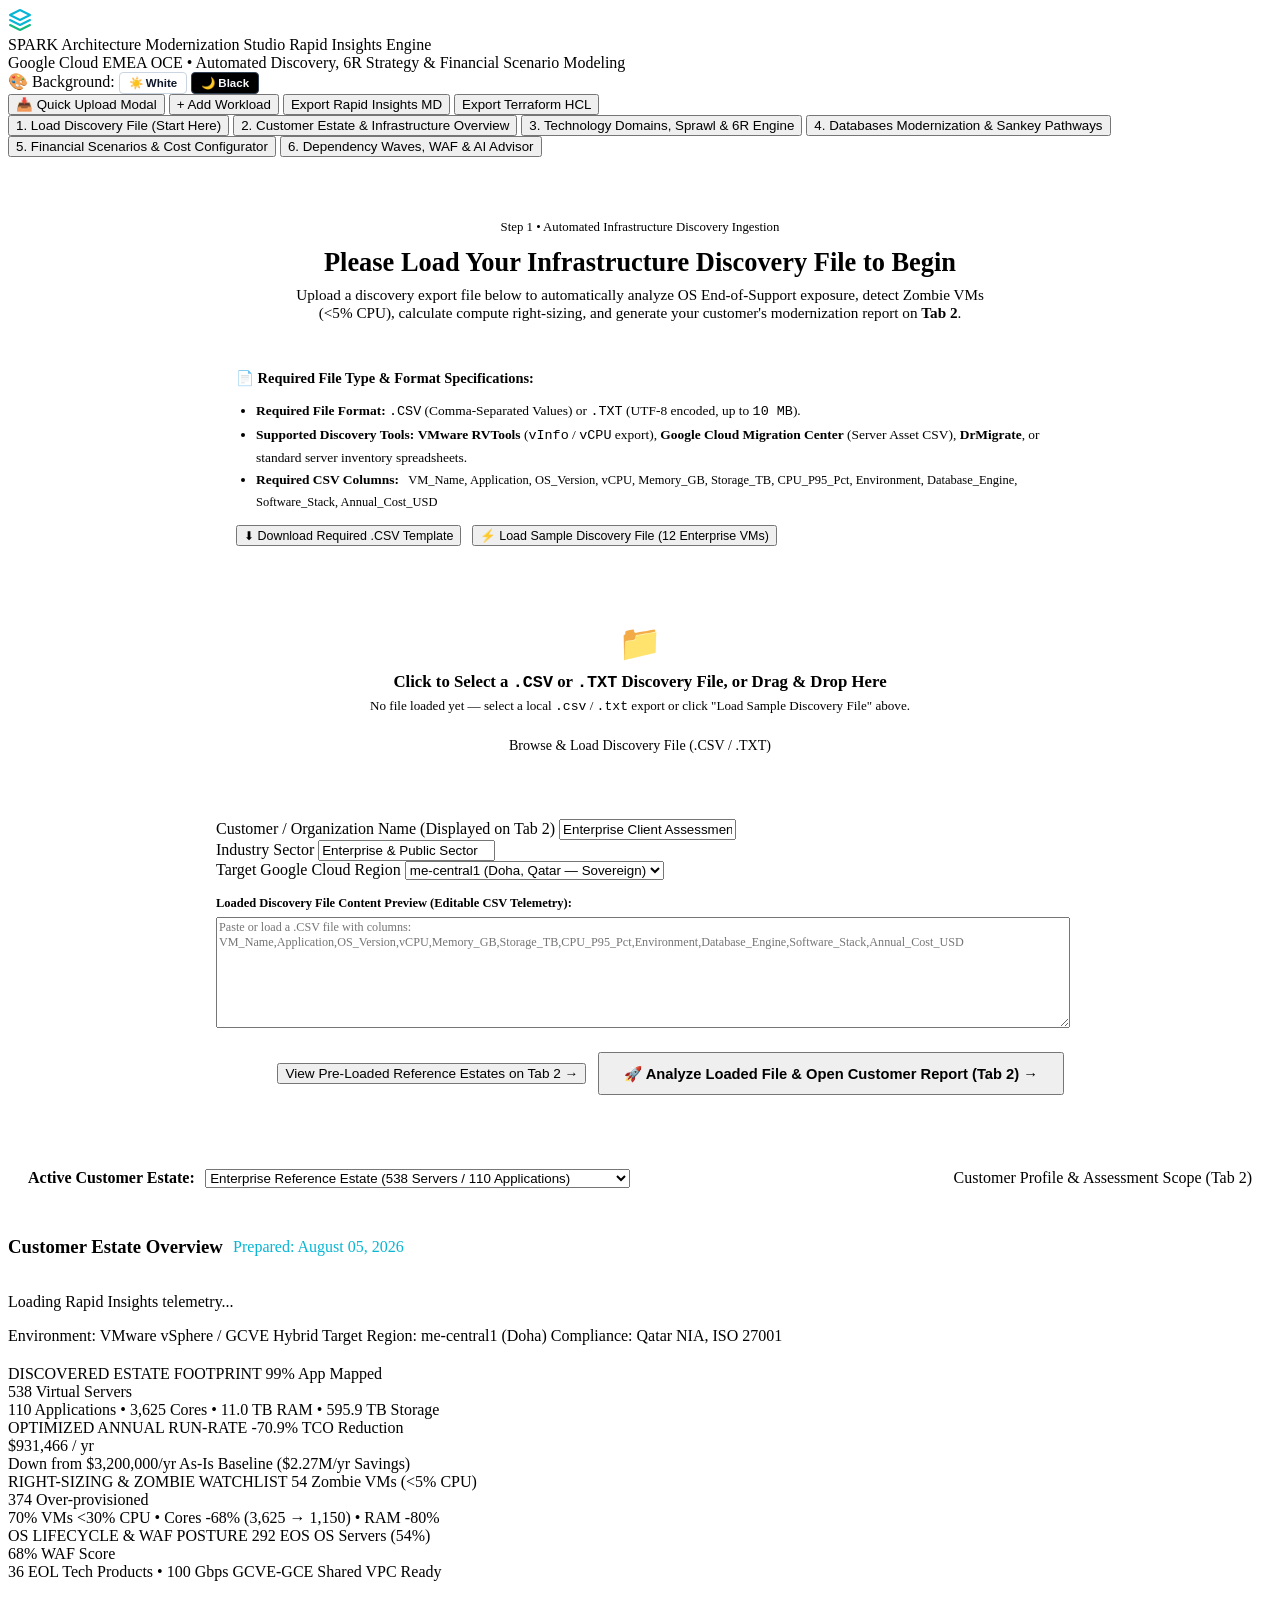
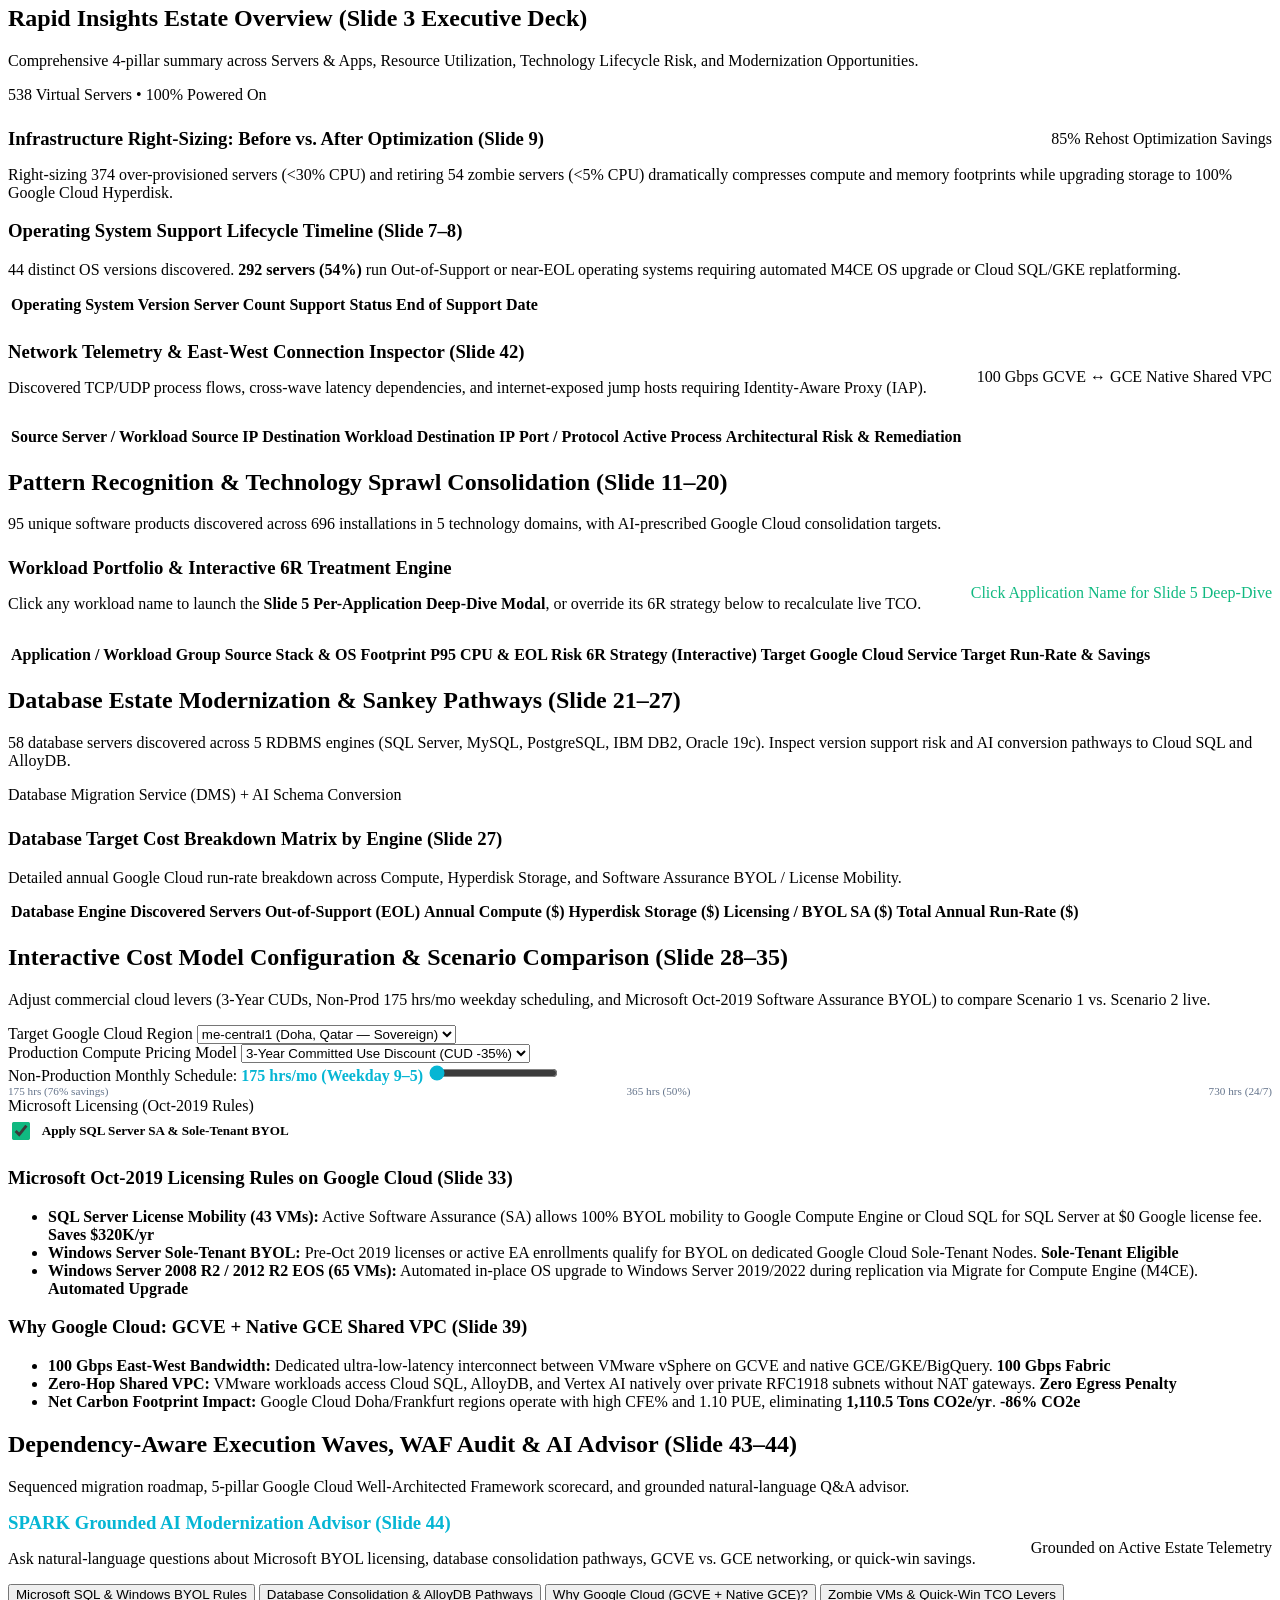
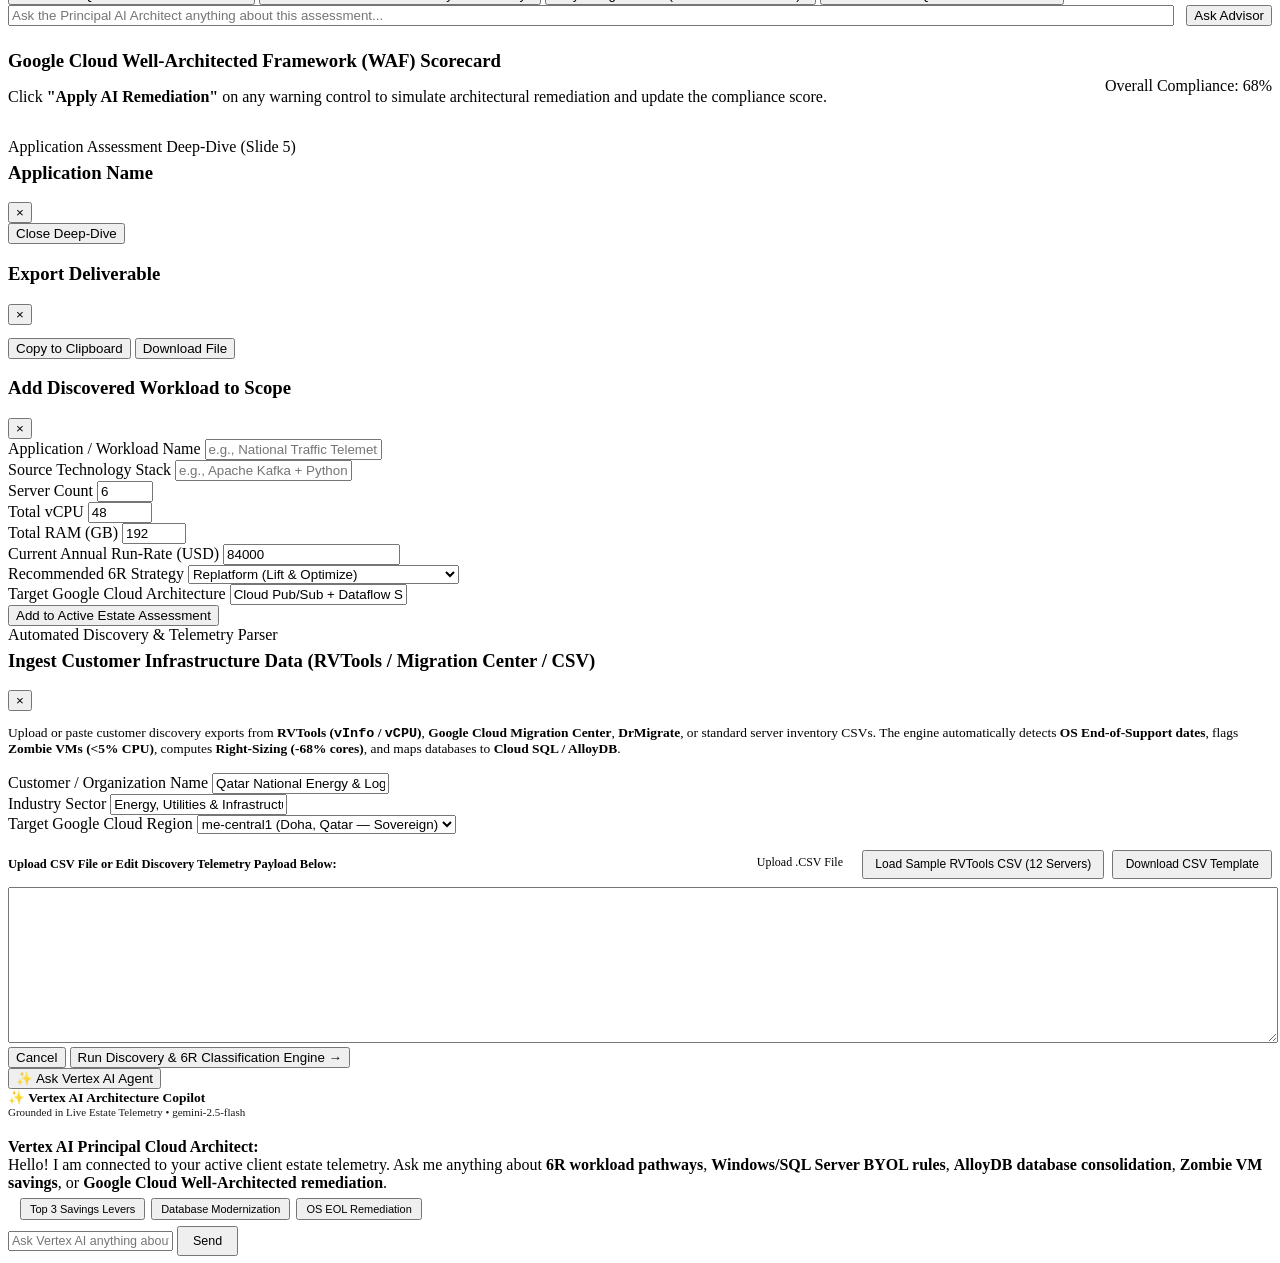
==== app/static/index.html @ 2bedbb43 "feat(ui): simplify background toggle to strictly White (#ffffff) and Black (#000000)" ====
<!DOCTYPE html>
<html lang="en">
<head>
  <meta charset="UTF-8">
  <meta name="viewport" content="width=device-width, initial-scale=1.0">
  <title>SPARK Architecture Modernization Studio — Rapid Insights</title>
  <link rel="preconnect" href="https://fonts.googleapis.com">
  <link rel="preconnect" href="https://fonts.gstatic.com" crossorigin>
  <link href="https://fonts.googleapis.com/css2?family=Inter:wght@400;500;600;700&family=JetBrains+Mono:wght@400;500;600&display=swap" rel="stylesheet">
  <link rel="stylesheet" href="/static/styles.css">
</head>
<body>
  <!-- Sticky Executive Top Navigation -->
  <header class="app-header">
    <div class="brand-cluster">
      <div class="brand-logo" aria-hidden="true">
        <svg width="24" height="24" viewBox="0 0 24 24" fill="none">
          <path d="M12 2L2 7L12 12L22 7L12 2Z" stroke="#06b6d4" stroke-width="2" stroke-linecap="round" stroke-linejoin="round"/>
          <path d="M2 17L12 22L22 17" stroke="#10b981" stroke-width="2" stroke-linecap="round" stroke-linejoin="round"/>
          <path d="M2 12L12 17L22 12" stroke="#06b6d4" stroke-width="2" stroke-linecap="round" stroke-linejoin="round"/>
        </svg>
      </div>
      <div>
        <div class="brand-title">
          SPARK Architecture Modernization Studio
          <span class="badge-pill">Rapid Insights Engine</span>
        </div>
        <div class="brand-subtitle">Google Cloud EMEA OCE • Automated Discovery, 6R Strategy & Financial Scenario Modeling</div>
      </div>
    </div>

    <div class="header-controls">
      <!-- White / Black Background Toggle -->
      <div class="bg-customizer-group" title="Switch Website Background Between White and Black">
        <span class="bg-customizer-label">&#127912; Background:</span>
        <button type="button" class="bg-swatch-btn active" data-bgcolor="#ffffff" style="width:auto; height:auto; border-radius:4px; padding:3px 9px; font-size:11.5px; font-weight:600; background:#ffffff; color:#0f172a; border:1px solid #cbd5e1;" title="White Background (Default)">&#9728;&#65039; White</button>
        <button type="button" class="bg-swatch-btn" data-bgcolor="#000000" style="width:auto; height:auto; border-radius:4px; padding:3px 9px; font-size:11.5px; font-weight:600; background:#000000; color:#f8fafc; border:1px solid #334155;" title="Black Background">&#127769; Black</button>
      </div>

      <button id="btn-ingest-data" class="btn btn-secondary" title="Open Discovery File Upload Modal">
        &#128229; Quick Upload Modal
      </button>
      <button id="btn-add-workload" class="btn btn-secondary" title="Add custom discovered server/application">
        + Add Workload
      </button>
      <button id="btn-export-md" class="btn btn-secondary" title="Export 44-Slide Rapid Insights Executive Report">
        Export Rapid Insights MD
      </button>
      <button id="btn-export-tf" class="btn btn-primary" title="Export Google Cloud FastFabric Terraform IaC">
        Export Terraform HCL
      </button>
    </div>
  </header>

  <main class="main-container">
    <!-- Interactive Navigation Tabs (Tab 1 = File Upload Landing Page; Tab 2 = Customer Name & Estate Overview) -->
    <nav class="studio-tabs" role="tablist">
      <button class="tab-btn active" data-tab="tab-upload" role="tab" aria-selected="true">
        1. Load Discovery File (Start Here)
      </button>
      <button class="tab-btn" data-tab="tab-overview" role="tab" aria-selected="false">
        2. Customer Estate &amp; Infrastructure Overview
      </button>
      <button class="tab-btn" data-tab="tab-domains" role="tab" aria-selected="false">
        3. Technology Domains, Sprawl &amp; 6R Engine
      </button>
      <button class="tab-btn" data-tab="tab-databases" role="tab" aria-selected="false">
        4. Databases Modernization &amp; Sankey Pathways
      </button>
      <button class="tab-btn" data-tab="tab-scenarios" role="tab" aria-selected="false">
        5. Financial Scenarios &amp; Cost Configurator
      </button>
      <button class="tab-btn" data-tab="tab-waves-waf" role="tab" aria-selected="false">
        6. Dependency Waves, WAF &amp; AI Advisor
      </button>
    </nav>

    <!-- ======================================================================= -->
    <!-- TAB 1 (FIRST PAGE): Dedicated File Upload & Specification View          -->
    <!-- ======================================================================= -->
    <section id="tab-upload" class="tab-panel active" role="tabpanel">
      <div style="max-width: 920px; margin: 1.5rem auto;">
        <div class="card-panel" style="padding: 2.25rem; border: 2px solid var(--border-strong);">
          <div style="text-align: center; margin-bottom: 1.75rem;">
            <span class="badge-pill" style="font-size: 0.8rem; padding: 0.35rem 0.85rem;">Step 1 • Automated Infrastructure Discovery Ingestion</span>
            <h1 style="font-size: 1.65rem; font-weight: 700; color: var(--text-primary); margin-top: 0.75rem; margin-bottom: 0.5rem;">
              Please Load Your Infrastructure Discovery File to Begin
            </h1>
            <p style="font-size: 0.95rem; color: var(--text-secondary); max-width: 720px; margin: 0 auto;">
              Upload a discovery export file below to automatically analyze OS End-of-Support exposure, detect Zombie VMs (&lt;5% CPU), calculate compute right-sizing, and generate your customer's modernization report on <strong>Tab 2</strong>.
            </p>
          </div>

          <!-- Clear Specification of Required File Type & Schema -->
          <div style="background: var(--bg-elevated); border: 1px solid var(--border-strong); border-radius: var(--radius-md); padding: 1.25rem; margin-bottom: 1.5rem;">
            <div style="font-weight: 700; font-size: 0.9rem; color: var(--accent-blue); margin-bottom: 0.5rem;">
              &#128196; Required File Type &amp; Format Specifications:
            </div>
            <ul style="font-size: 0.84rem; color: var(--text-secondary); padding-left: 1.25rem; line-height: 1.65; margin-bottom: 0.75rem;">
              <li><strong>Required File Format:</strong> <code>.CSV</code> (Comma-Separated Values) or <code>.TXT</code> (UTF-8 encoded, up to <code>10 MB</code>).</li>
              <li><strong>Supported Discovery Tools:</strong>
                <strong>VMware RVTools</strong> (<code>vInfo</code> / <code>vCPU</code> export),
                <strong>Google Cloud Migration Center</strong> (Server Asset CSV),
                <strong>DrMigrate</strong>, or standard server inventory spreadsheets.
              </li>
              <li><strong>Required CSV Columns:</strong>
                <code style="font-family: var(--font-mono); font-size: 0.78rem; background: var(--bg-canvas); padding: 2px 6px; border-radius: 4px; border: 1px solid var(--border-subtle);">
                  VM_Name, Application, OS_Version, vCPU, Memory_GB, Storage_TB, CPU_P95_Pct, Environment, Database_Engine, Software_Stack, Annual_Cost_USD
                </code>
              </li>
            </ul>
            <div style="display: flex; gap: 0.65rem; flex-wrap: wrap;">
              <button type="button" id="page1-btn-download-template" class="btn btn-secondary" style="font-size: 0.78rem;">
                &#11015; Download Required .CSV Template
              </button>
              <button type="button" id="page1-btn-load-sample" class="btn btn-secondary" style="font-size: 0.78rem;">
                &#9889; Load Sample Discovery File (12 Enterprise VMs)
              </button>
            </div>
          </div>

          <!-- Drag & Drop / File Picker Box -->
          <div id="page1-dropzone" style="border: 2px dashed var(--accent-blue); border-radius: var(--radius-md); padding: 2rem; text-align: center; background: var(--bg-canvas); margin-bottom: 1.5rem; cursor: pointer; transition: background 0.15s ease;">
            <div style="font-size: 2.2rem; margin-bottom: 0.5rem;">&#128193;</div>
            <div style="font-size: 1.05rem; font-weight: 700; color: var(--text-primary); margin-bottom: 0.35rem;">
              Click to Select a <code>.CSV</code> or <code>.TXT</code> Discovery File, or Drag &amp; Drop Here
            </div>
            <div id="page1-file-status" style="font-size: 0.82rem; color: var(--text-muted); margin-bottom: 0.9rem;">
              No file loaded yet — select a local <code>.csv</code> / <code>.txt</code> export or click "Load Sample Discovery File" above.
            </div>
            <label class="btn btn-primary" style="cursor: pointer; display: inline-block; padding: 0.55rem 1.25rem; font-size: 0.88rem;">
              Browse &amp; Load Discovery File (.CSV / .TXT)
              <input type="file" id="page1-file-input" accept=".csv,.txt" style="display: none;">
            </label>
          </div>

          <!-- Target Region & Customer Metadata for the Uploaded File -->
          <div class="form-row" style="margin-bottom: 1rem;">
            <div class="form-field">
              <label for="page1-client-name">Customer / Organization Name (Displayed on Tab 2)</label>
              <input type="text" id="page1-client-name" placeholder="Enter Customer Organization Name..." value="Enterprise Client Assessment" class="form-input">
            </div>
            <div class="form-field">
              <label for="page1-industry">Industry Sector</label>
              <input type="text" id="page1-industry" value="Enterprise &amp; Public Sector" class="form-input">
            </div>
            <div class="form-field">
              <label for="page1-region">Target Google Cloud Region</label>
              <select id="page1-region" class="select-input">
                <option value="me-central1 (Doha, Qatar)" selected>me-central1 (Doha, Qatar — Sovereign)</option>
                <option value="europe-west1 (Belgium)">europe-west1 (Belgium, EU)</option>
                <option value="europe-west3 (Frankfurt, Germany)">europe-west3 (Frankfurt, Germany)</option>
                <option value="europe-west2 (London, UK)">europe-west2 (London, UK)</option>
                <option value="us-central1 (Iowa, USA)">us-central1 (Iowa, USA)</option>
              </select>
            </div>
          </div>

          <div style="margin-bottom: 1.25rem;">
            <label for="page1-csv-text" style="display:block; font-size:0.78rem; font-weight:600; color:var(--text-secondary); margin-bottom:0.4rem;">
              Loaded Discovery File Content Preview (Editable CSV Telemetry):
            </label>
            <textarea id="page1-csv-text" rows="7" class="code-preview" placeholder="Paste or load a .CSV file with columns: VM_Name,Application,OS_Version,vCPU,Memory_GB,Storage_TB,CPU_P95_Pct,Environment,Database_Engine,Software_Stack,Annual_Cost_USD" style="width:100%; font-family:var(--font-mono); font-size:0.76rem; resize:vertical;"></textarea>
          </div>

          <div style="display: flex; justify-content: flex-end; gap: 0.75rem; align-items: center;">
            <button type="button" id="page1-btn-skip-to-tab2" class="btn btn-secondary" style="font-size: 0.85rem;">
              View Pre-Loaded Reference Estates on Tab 2 &rarr;
            </button>
            <button type="button" id="page1-btn-submit-upload" class="btn btn-primary" style="padding: 0.65rem 1.5rem; font-size: 0.92rem; font-weight: 700;">
              &#128640; Analyze Loaded File &amp; Open Customer Report (Tab 2) &rarr;
            </button>
          </div>
        </div>
      </div>
    </section>

    <!-- ======================================================================= -->
    <!-- TAB 2: Customer Name Banner, KPIs & Estate Overview (Slide 3 & 7-9)     -->
    <!-- ======================================================================= -->
    <section id="tab-overview" class="tab-panel" role="tabpanel">
      <!-- Relocated Customer Selector & Customer Name Banner (Moved from Page 1 to Tab 2) -->
      <div class="card-panel" style="margin-bottom: 1rem; padding: 0.85rem 1.25rem; display: flex; justify-content: space-between; align-items: center; flex-wrap: wrap; gap: 0.75rem;">
        <div class="selector-group" style="display: flex; align-items: center; gap: 0.65rem;">
          <label for="estate-select" class="selector-label" style="font-weight: 700; color: var(--text-primary);">Active Customer Estate:</label>
          <select id="estate-select" class="select-input">
            <option value="enterprise-reference-estate">Enterprise Reference Estate (538 Servers / 110 Applications)</option>
            <option value="cymbal-retail-hybrid">Cymbal Global Retail &amp; E-Commerce (48 Servers / VMware + AWS)</option>
          </select>
        </div>
        <span class="meta-chip" style="color: var(--accent-blue);">Customer Profile &amp; Assessment Scope (Tab 2)</span>
      </div>

      <!-- Executive Customer Summary Banner (Now on Tab 2) -->
      <section class="estate-banner" id="estate-banner" style="margin-bottom: 1.25rem;">
        <div class="estate-banner-left">
          <div style="display:flex; align-items:center; gap:0.65rem;">
            <h1 id="estate-name" class="estate-title">Customer Estate Overview</h1>
            <span id="estate-date" class="meta-chip" style="color:#06b6d4; border-color:rgba(6,182,212,0.3);">Prepared: August 05, 2026</span>
          </div>
          <p id="estate-desc" class="estate-description">Loading Rapid Insights telemetry...</p>
        </div>
        <div class="estate-meta-tags">
          <span class="meta-chip" id="estate-env">Environment: VMware vSphere / GCVE Hybrid</span>
          <span class="meta-chip" id="estate-region">Target Region: me-central1 (Doha)</span>
          <span class="meta-chip" id="estate-compliance">Compliance: Qatar NIA, ISO 27001</span>
        </div>
      </section>

      <!-- 4 Executive KPI Cards (Now on Tab 2) -->
      <section class="kpi-grid" aria-label="Executive Assessment Metrics" style="margin-bottom: 1.5rem;">
        <article class="kpi-card">
          <div class="kpi-header">
            <span class="kpi-title">DISCOVERED ESTATE FOOTPRINT</span>
            <span class="kpi-tag">99% App Mapped</span>
          </div>
          <div class="kpi-value" id="kpi-footprint">538 Virtual Servers</div>
          <div class="kpi-subtext" id="kpi-footprint-sub">110 Applications • 3,625 Cores • 11.0 TB RAM • 595.9 TB Storage</div>
        </article>

        <article class="kpi-card">
          <div class="kpi-header">
            <span class="kpi-title">OPTIMIZED ANNUAL RUN-RATE</span>
            <span class="kpi-tag emerald" id="kpi-savings-pct">-70.9% TCO Reduction</span>
          </div>
          <div class="kpi-value emerald-text" id="kpi-target-cost">$931,466 / yr</div>
          <div class="kpi-subtext" id="kpi-cost-sub">Down from $3,200,000/yr As-Is Baseline ($2.27M/yr Savings)</div>
        </article>

        <article class="kpi-card">
          <div class="kpi-header">
            <span class="kpi-title">RIGHT-SIZING &amp; ZOMBIE WATCHLIST</span>
            <span class="kpi-tag amber" id="kpi-zombie-tag">54 Zombie VMs (&lt;5% CPU)</span>
          </div>
          <div class="kpi-value cyan-text" id="kpi-rightsize">374 Over-provisioned</div>
          <div class="kpi-subtext" id="kpi-rightsize-sub">70% VMs &lt;30% CPU • Cores -68% (3,625 &rarr; 1,150) • RAM -80%</div>
        </article>

        <article class="kpi-card">
          <div class="kpi-header">
            <span class="kpi-title">OS LIFECYCLE &amp; WAF POSTURE</span>
            <span class="kpi-tag rose" id="kpi-eos-tag">292 EOS OS Servers (54%)</span>
          </div>
          <div class="kpi-value" id="kpi-waf-score">68% WAF Score</div>
          <div class="kpi-subtext" id="kpi-waf-sub">36 EOL Tech Products • 100 Gbps GCVE-GCE Shared VPC Ready</div>
        </article>
      </section>

      <div class="panel-header">
        <div>
          <h2 class="section-title">Rapid Insights Estate Overview (Slide 3 Executive Deck)</h2>
          <p class="section-subtitle">Comprehensive 4-pillar summary across Servers &amp; Apps, Resource Utilization, Technology Lifecycle Risk, and Modernization Opportunities.</p>
        </div>
        <span class="meta-chip" id="overview-scope-badge">538 Virtual Servers • 100% Powered On</span>
      </div>

      <!-- 4-Column Executive Overview Card Grid -->
      <div class="overview-4col-grid" id="overview-4col-grid">
        <!-- Populated dynamically by app.js -->
      </div>

      <!-- Resource Optimization Before vs. After (Slide 9) -->
      <div class="tco-comparison-grid" style="margin-top:1.5rem;">
        <div class="card-panel">
          <div style="display:flex; justify-content:space-between; align-items:center; margin-bottom:0.75rem;">
            <h3 class="panel-title" style="margin:0;">Infrastructure Right-Sizing: Before vs. After Optimization (Slide 9)</h3>
            <span class="badge-6r badge-emerald" id="opt-savings-badge">85% Rehost Optimization Savings</span>
          </div>
          <p class="section-subtitle" style="margin-bottom:1rem;">
            Right-sizing 374 over-provisioned servers (&lt;30% CPU) and retiring 54 zombie servers (&lt;5% CPU) dramatically compresses compute and memory footprints while upgrading storage to 100% Google Cloud Hyperdisk.
          </p>
          <div id="resource-opt-bars">
            <!-- Populated by app.js -->
          </div>
        </div>

        <div class="card-panel">
          <h3 class="panel-title">Operating System Support Lifecycle Timeline (Slide 7–8)</h3>
          <p class="section-subtitle" style="margin-bottom:0.85rem;">
            44 distinct OS versions discovered. <strong>292 servers (54%)</strong> run Out-of-Support or near-EOL operating systems requiring automated M4CE OS upgrade or Cloud SQL/GKE replatforming.
          </p>
          <div class="table-wrapper" style="max-height:255px; overflow-y:auto;">
            <table class="studio-table">
              <thead>
                <tr>
                  <th>Operating System Version</th>
                  <th>Server Count</th>
                  <th>Support Status</th>
                  <th>End of Support Date</th>
                </tr>
              </thead>
              <tbody id="os-versions-tbody">
                <!-- Populated by app.js -->
              </tbody>
            </table>
          </div>
        </div>
      </div>

      <!-- Network Dependency & Firewall Port Inspection (Slide 42) -->
      <div class="card-panel" style="margin-top:1.5rem;">
        <div style="display:flex; justify-content:space-between; align-items:center; margin-bottom:0.75rem;">
          <div>
            <h3 class="panel-title" style="margin:0;">Network Telemetry &amp; East-West Connection Inspector (Slide 42)</h3>
            <p class="section-subtitle">Discovered TCP/UDP process flows, cross-wave latency dependencies, and internet-exposed jump hosts requiring Identity-Aware Proxy (IAP).</p>
          </div>
          <span class="meta-chip">100 Gbps GCVE &harr; GCE Native Shared VPC</span>
        </div>
        <div class="table-wrapper">
          <table class="studio-table">
            <thead>
              <tr>
                <th>Source Server / Workload</th>
                <th>Source IP</th>
                <th>Destination Workload</th>
                <th>Destination IP</th>
                <th>Port / Protocol</th>
                <th>Active Process</th>
                <th>Architectural Risk &amp; Remediation</th>
              </tr>
            </thead>
            <tbody id="network-connections-tbody">
              <!-- Populated by app.js -->
            </tbody>
          </table>
        </div>
      </div>
    </section>

    <!-- ======================================================================= -->
    <!-- TAB 2: Technology Domains (Slide 11-20) & 6R Treatment Table            -->
    <!-- ======================================================================= -->
    <section id="tab-domains" class="tab-panel" role="tabpanel">
      <div class="panel-header">
        <div>
          <h2 class="section-title">Pattern Recognition &amp; Technology Sprawl Consolidation (Slide 11–20)</h2>
          <p class="section-subtitle">95 unique software products discovered across 696 installations in 5 technology domains, with AI-prescribed Google Cloud consolidation targets.</p>
        </div>
        <div class="treatment-pills-summary" id="treatment-summary-bar"></div>
      </div>

      <!-- 5 Technology Domain Cards -->
      <div class="domains-grid" id="tech-domains-grid">
        <!-- Populated by app.js -->
      </div>

      <!-- Interactive Application Portfolio & 6R Precision Table -->
      <div class="card-panel" style="margin-top:1.5rem;">
        <div style="display:flex; justify-content:space-between; align-items:center; margin-bottom:0.85rem;">
          <div>
            <h3 class="panel-title" style="margin:0;">Workload Portfolio &amp; Interactive 6R Treatment Engine</h3>
            <p class="section-subtitle">Click any workload name to launch the <strong>Slide 5 Per-Application Deep-Dive Modal</strong>, or override its 6R strategy below to recalculate live TCO.</p>
          </div>
          <span class="meta-chip" style="color:#10b981;">Click Application Name for Slide 5 Deep-Dive</span>
        </div>

        <div class="table-wrapper">
          <table class="studio-table">
            <thead>
              <tr>
                <th>Application / Workload Group</th>
                <th>Source Stack &amp; OS</th>
                <th>Footprint</th>
                <th>P95 CPU &amp; EOL Risk</th>
                <th>6R Strategy (Interactive)</th>
                <th>Target Google Cloud Service</th>
                <th>Target Run-Rate &amp; Savings</th>
              </tr>
            </thead>
            <tbody id="workload-tbody">
              <!-- Populated by app.js -->
            </tbody>
          </table>
        </div>
      </div>
    </section>

    <!-- ======================================================================= -->
    <!-- TAB 3: Databases Modernization Deep-Dive & Sankey Pathways (Slide 21-27)-->
    <!-- ======================================================================= -->
    <section id="tab-databases" class="tab-panel" role="tabpanel">
      <div class="panel-header">
        <div>
          <h2 class="section-title">Database Estate Modernization &amp; Sankey Pathways (Slide 21–27)</h2>
          <p class="section-subtitle">58 database servers discovered across 5 RDBMS engines (SQL Server, MySQL, PostgreSQL, IBM DB2, Oracle 19c). Inspect version support risk and AI conversion pathways to Cloud SQL and AlloyDB.</p>
        </div>
        <span class="badge-6r badge-cyan">Database Migration Service (DMS) + AI Schema Conversion</span>
      </div>

      <!-- Per-Engine Sankey Pathway Cards -->
      <div class="db-engine-grid" id="db-engine-grid">
        <!-- Populated by app.js -->
      </div>

      <!-- Database Cost Breakdown Matrix Table (Slide 27) -->
      <div class="card-panel" style="margin-top:1.5rem;">
        <h3 class="panel-title">Database Target Cost Breakdown Matrix by Engine (Slide 27)</h3>
        <p class="section-subtitle" style="margin-bottom:0.85rem;">
          Detailed annual Google Cloud run-rate breakdown across Compute, Hyperdisk Storage, and Software Assurance BYOL / License Mobility.
        </p>
        <div class="table-wrapper">
          <table class="studio-table">
            <thead>
              <tr>
                <th>Database Engine</th>
                <th>Discovered Servers</th>
                <th>Out-of-Support (EOL)</th>
                <th>Annual Compute ($)</th>
                <th>Hyperdisk Storage ($)</th>
                <th>Licensing / BYOL SA ($)</th>
                <th>Total Annual Run-Rate ($)</th>
              </tr>
            </thead>
            <tbody id="db-cost-matrix-tbody">
              <!-- Populated by app.js -->
            </tbody>
          </table>
        </div>
      </div>
    </section>

    <!-- ======================================================================= -->
    <!-- TAB 4: Interactive Cost Configurator & Scenario Comparison (Slide 28-35)-->
    <!-- ======================================================================= -->
    <section id="tab-scenarios" class="tab-panel" role="tabpanel">
      <div class="panel-header">
        <div>
          <h2 class="section-title">Interactive Cost Model Configuration &amp; Scenario Comparison (Slide 28–35)</h2>
          <p class="section-subtitle">Adjust commercial cloud levers (3-Year CUDs, Non-Prod 175 hrs/mo weekday scheduling, and Microsoft Oct-2019 Software Assurance BYOL) to compare Scenario 1 vs. Scenario 2 live.</p>
        </div>
      </div>

      <!-- Interactive Cost Model Configurator Bar -->
      <div class="cost-config-bar">
        <div class="config-control">
          <label for="cfg-region">Target Google Cloud Region</label>
          <select id="cfg-region" class="select-input">
            <option value="me-central1 (Doha, Qatar)">me-central1 (Doha, Qatar — Sovereign)</option>
            <option value="europe-west3 (Frankfurt, Germany)">europe-west3 (Frankfurt, Germany)</option>
            <option value="europe-west2 (London, UK)">europe-west2 (London, UK)</option>
            <option value="us-central1 (Iowa, USA)">us-central1 (Iowa, USA)</option>
          </select>
        </div>

        <div class="config-control">
          <label for="cfg-prod-payment">Production Compute Pricing Model</label>
          <select id="cfg-prod-payment" class="select-input">
            <option value="3_year_cud" selected>3-Year Committed Use Discount (CUD -35%)</option>
            <option value="1_year_cud">1-Year Committed Use Discount (CUD -20%)</option>
            <option value="payg">On-Demand Pay-As-You-Go (PAYG)</option>
          </select>
        </div>

        <div class="config-control">
          <label for="cfg-nonprod-hours">
            Non-Production Monthly Schedule: <strong id="cfg-hours-label" style="color:#06b6d4;">175 hrs/mo (Weekday 9–5)</strong>
          </label>
          <input type="range" id="cfg-nonprod-hours" min="175" max="730" step="15" value="175" style="accent-color:#06b6d4; cursor:pointer;">
          <div style="display:flex; justify-content:space-between; font-size:0.7rem; color:#64748b;">
            <span>175 hrs (76% savings)</span>
            <span>365 hrs (50%)</span>
            <span>730 hrs (24/7)</span>
          </div>
        </div>

        <div class="config-control">
          <label for="cfg-byol-toggle">Microsoft Licensing (Oct-2019 Rules)</label>
          <div style="display:flex; align-items:center; gap:0.55rem; margin-top:0.25rem;">
            <input type="checkbox" id="cfg-byol-toggle" checked style="width:18px; height:18px; accent-color:#10b981; cursor:pointer;">
            <span style="font-size:0.82rem; font-weight:600; color:var(--text-primary);">Apply SQL Server SA &amp; Sole-Tenant BYOL</span>
          </div>
        </div>
      </div>

      <!-- Side-by-Side Scenario 1 (Rehost All) vs Scenario 2 (Selective Modernization) -->
      <div class="scenario-comparison-grid" id="scenario-comparison-grid">
        <!-- Populated by app.js -->
      </div>

      <!-- Microsoft Oct-2019 Licensing Rules & Why Google Cloud Explainer (Slide 33 & Slide 39) -->
      <div class="tco-comparison-grid" style="margin-top:1.5rem;">
        <div class="card-panel">
          <h3 class="panel-title">Microsoft Oct-2019 Licensing Rules on Google Cloud (Slide 33)</h3>
          <ul class="fin-list">
            <li>
              <span><strong>SQL Server License Mobility (43 VMs):</strong> Active Software Assurance (SA) allows 100% BYOL mobility to Google Compute Engine or Cloud SQL for SQL Server at $0 Google license fee.</span>
              <strong class="emerald-text">Saves $320K/yr</strong>
            </li>
            <li>
              <span><strong>Windows Server Sole-Tenant BYOL:</strong> Pre-Oct 2019 licenses or active EA enrollments qualify for BYOL on dedicated Google Cloud Sole-Tenant Nodes.</span>
              <strong>Sole-Tenant Eligible</strong>
            </li>
            <li>
              <span><strong>Windows Server 2008 R2 / 2012 R2 EOS (65 VMs):</strong> Automated in-place OS upgrade to Windows Server 2019/2022 during replication via Migrate for Compute Engine (M4CE).</span>
              <strong class="cyan-text">Automated Upgrade</strong>
            </li>
          </ul>
        </div>

        <div class="card-panel">
          <h3 class="panel-title">Why Google Cloud: GCVE + Native GCE Shared VPC (Slide 39)</h3>
          <ul class="fin-list">
            <li>
              <span><strong>100 Gbps East-West Bandwidth:</strong> Dedicated ultra-low-latency interconnect between VMware vSphere on GCVE and native GCE/GKE/BigQuery.</span>
              <strong class="cyan-text">100 Gbps Fabric</strong>
            </li>
            <li>
              <span><strong>Zero-Hop Shared VPC:</strong> VMware workloads access Cloud SQL, AlloyDB, and Vertex AI natively over private RFC1918 subnets without NAT gateways.</span>
              <strong class="emerald-text">Zero Egress Penalty</strong>
            </li>
            <li>
              <span><strong>Net Carbon Footprint Impact:</strong> Google Cloud Doha/Frankfurt regions operate with high CFE% and 1.10 PUE, eliminating <strong id="fin-co2-saved">1,110.5 Tons CO2e/yr</strong>.</span>
              <strong class="emerald-text">-86% CO2e</strong>
            </li>
          </ul>
        </div>
      </div>
    </section>

    <!-- ======================================================================= -->
    <!-- TAB 5: Dependency Waves (Slide 43), WAF Audit & Grounded AI Advisor     -->
    <!-- ======================================================================= -->
    <section id="tab-waves-waf" class="tab-panel" role="tabpanel">
      <div class="panel-header">
        <div>
          <h2 class="section-title">Dependency-Aware Execution Waves, WAF Audit &amp; AI Advisor (Slide 43–44)</h2>
          <p class="section-subtitle">Sequenced migration roadmap, 5-pillar Google Cloud Well-Architected Framework scorecard, and grounded natural-language Q&amp;A advisor.</p>
        </div>
      </div>

      <!-- 4 Sequential Waves -->
      <div class="waves-container" id="waves-container">
        <!-- Populated by app.js -->
      </div>

      <!-- Grounded AI Advisor Chat Interface (Slide 44) -->
      <div class="ai-advisor-panel">
        <div style="display:flex; justify-content:space-between; align-items:center;">
          <div>
            <h3 class="panel-title" style="margin:0; color:#06b6d4;">SPARK Grounded AI Modernization Advisor (Slide 44)</h3>
            <p class="section-subtitle">Ask natural-language questions about Microsoft BYOL licensing, database consolidation pathways, GCVE vs. GCE networking, or quick-win savings.</p>
          </div>
          <span class="badge-pill">Grounded on Active Estate Telemetry</span>
        </div>

        <div class="ai-prompt-chips">
          <button class="ai-chip-btn" data-query="How do Microsoft Oct-2019 BYOL and SQL Server Software Assurance rules apply to our 43 SQL Server VMs?">
            Microsoft SQL &amp; Windows BYOL Rules
          </button>
          <button class="ai-chip-btn" data-query="What is the optimal database consolidation pathway for our 58 SQL Server, Oracle, DB2, and MySQL servers?">
            Database Consolidation &amp; AlloyDB Pathways
          </button>
          <button class="ai-chip-btn" data-query="Why should  the Enterprise Estate combine Google Cloud VMware Engine (GCVE) with native GCE over 100 Gbps Shared VPC?">
            Why Google Cloud (GCVE + Native GCE)?
          </button>
          <button class="ai-chip-btn" data-query="What are our fastest quick-win cost savings from Zombie VMs and Non-Prod scheduling?">
            Zombie VMs &amp; Quick-Win TCO Levers
          </button>
        </div>

        <div style="display:flex; gap:0.75rem;">
          <input type="text" id="ai-query-input" class="form-input" placeholder="Ask the Principal AI Architect anything about this assessment..." style="flex:1;">
          <button id="btn-ask-ai" class="btn btn-primary">Ask Advisor</button>
        </div>

        <div id="ai-response-box" class="ai-response-card" style="margin-top:0.85rem;">
          <!-- Populated dynamically -->
        </div>
      </div>

      <!-- 5-Pillar Google Cloud WAF Scorecard -->
      <div class="card-panel" style="margin-top:1.5rem;">
        <div style="display:flex; justify-content:space-between; align-items:center; margin-bottom:0.85rem;">
          <div>
            <h3 class="panel-title" style="margin:0;">Google Cloud Well-Architected Framework (WAF) Scorecard</h3>
            <p class="section-subtitle">Click <strong>"Apply AI Remediation"</strong> on any warning control to simulate architectural remediation and update the compliance score.</p>
          </div>
          <div class="waf-overall-badge" id="waf-overall-badge">Overall Compliance: 68%</div>
        </div>

        <div class="waf-pillars-grid" id="waf-pillars-grid"></div>
        <div class="waf-controls-list" id="waf-controls-list" style="margin-top:1rem;"></div>
      </div>
    </section>
  </main>

  <!-- ========================================================================= -->
  <!-- MODAL 1: Per-Application Deep-Dive Modal (Slide 5 PeopleSoft / SAP style) -->
  <!-- ========================================================================= -->
  <div id="modal-app-detail" class="modal-backdrop hidden" aria-hidden="true">
    <div class="modal-dialog modal-large">
      <div class="modal-header">
        <div>
          <span class="badge-pill" id="app-modal-tier">Application Assessment Deep-Dive (Slide 5)</span>
          <h3 id="app-modal-title" style="margin-top:0.35rem;">Application Name</h3>
        </div>
        <button id="btn-close-app-modal" class="modal-close" aria-label="Close">&times;</button>
      </div>
      <div class="modal-body" id="app-modal-body">
        <!-- Populated dynamically by app.js -->
      </div>
      <div class="modal-footer">
        <button id="btn-close-app-footer" class="btn btn-secondary">Close Deep-Dive</button>
      </div>
    </div>
  </div>

  <!-- ========================================================================= -->
  <!-- MODAL 2: Export Code & Deliverable Preview Modal                          -->
  <!-- ========================================================================= -->
  <div id="modal-backdrop" class="modal-backdrop hidden" aria-hidden="true">
    <div class="modal-dialog">
      <div class="modal-header">
        <h3 id="modal-title">Export Deliverable</h3>
        <button id="btn-close-modal" class="modal-close" aria-label="Close">&times;</button>
      </div>
      <div class="modal-body">
        <pre id="modal-code-content" class="code-preview"></pre>
      </div>
      <div class="modal-footer">
        <button id="btn-copy-code" class="btn btn-secondary">Copy to Clipboard</button>
        <button id="btn-download-file" class="btn btn-primary">Download File</button>
      </div>
    </div>
  </div>

  <!-- ========================================================================= -->
  <!-- MODAL 3: Add Custom Workload Modal                                        -->
  <!-- ========================================================================= -->
  <div id="modal-add-workload" class="modal-backdrop hidden" aria-hidden="true">
    <div class="modal-dialog modal-small">
      <div class="modal-header">
        <h3>Add Discovered Workload to Scope</h3>
        <button id="btn-close-add" class="modal-close" aria-label="Close">&times;</button>
      </div>
      <form id="form-add-workload" class="modal-body form-grid">
        <div class="form-field">
          <label for="add-name">Application / Workload Name</label>
          <input type="text" id="add-name" required placeholder="e.g., National Traffic Telemetry Ingestion" class="form-input">
        </div>
        <div class="form-field">
          <label for="add-source">Source Technology Stack</label>
          <input type="text" id="add-source" required placeholder="e.g., Apache Kafka + Python on 6x RHEL 7 VMs" class="form-input">
        </div>
        <div class="form-row">
          <div class="form-field">
            <label for="add-servers">Server Count</label>
            <input type="number" id="add-servers" value="6" min="1" max="500" class="form-input">
          </div>
          <div class="form-field">
            <label for="add-vcpu">Total vCPU</label>
            <input type="number" id="add-vcpu" value="48" min="2" max="2048" class="form-input">
          </div>
          <div class="form-field">
            <label for="add-ram">Total RAM (GB)</label>
            <input type="number" id="add-ram" value="192" min="4" max="8192" class="form-input">
          </div>
        </div>
        <div class="form-row">
          <div class="form-field">
            <label for="add-cost">Current Annual Run-Rate (USD)</label>
            <input type="number" id="add-cost" value="84000" min="1000" step="1000" class="form-input">
          </div>
          <div class="form-field">
            <label for="add-6r">Recommended 6R Strategy</label>
            <select id="add-6r" class="select-input">
              <option value="Refactor">Refactor (Cloud-Native / Serverless)</option>
              <option value="Replatform" selected>Replatform (Lift &amp; Optimize)</option>
              <option value="Rehost">Rehost (Lift &amp; Shift / GCVE)</option>
              <option value="Replace">Replace (Managed Cloud Native / SaaS)</option>
              <option value="Retire">Retire (Decommission &amp; Coldline Archive)</option>
            </select>
          </div>
        </div>
        <div class="form-field">
          <label for="add-target">Target Google Cloud Architecture</label>
          <input type="text" id="add-target" value="Cloud Pub/Sub + Dataflow Streaming + BigQuery" required class="form-input">
        </div>
        <div class="modal-footer">
          <button type="submit" class="btn btn-primary">Add to Active Estate Assessment</button>
        </div>
      </form>
    </div>
  </div>

  <!-- ========================================================================= -->
  <!-- MODAL 4: Customer Data Ingestion Engine (RVTools / Migration Center / CSV) -->
  <!-- ========================================================================= -->
  <div id="modal-ingest-data" class="modal-backdrop hidden" aria-hidden="true">
    <div class="modal-dialog modal-large">
      <div class="modal-header">
        <div>
          <span class="badge-pill">Automated Discovery &amp; Telemetry Parser</span>
          <h3 style="margin-top:0.35rem;">Ingest Customer Infrastructure Data (RVTools / Migration Center / CSV)</h3>
        </div>
        <button id="btn-close-ingest" class="modal-close" aria-label="Close">&times;</button>
      </div>
      <div class="modal-body">
        <p style="font-size:0.84rem; color:var(--text-secondary); margin-bottom:1rem;">
          Upload or paste customer discovery exports from <strong>RVTools (<code>vInfo</code> / <code>vCPU</code>)</strong>, <strong>Google Cloud Migration Center</strong>, <strong>DrMigrate</strong>, or standard server inventory CSVs. The engine automatically detects <strong>OS End-of-Support dates</strong>, flags <strong>Zombie VMs (&lt;5% CPU)</strong>, computes <strong>Right-Sizing (-68% cores)</strong>, and maps databases to <strong>Cloud SQL / AlloyDB</strong>.
        </p>

        <div class="form-row" style="margin-bottom:1rem;">
          <div class="form-field">
            <label for="ingest-client-name">Customer / Organization Name</label>
            <input type="text" id="ingest-client-name" value="Qatar National Energy &amp; Logistics" class="form-input">
          </div>
          <div class="form-field">
            <label for="ingest-industry">Industry Sector</label>
            <input type="text" id="ingest-industry" value="Energy, Utilities &amp; Infrastructure" class="form-input">
          </div>
          <div class="form-field">
            <label for="ingest-region">Target Google Cloud Region</label>
            <select id="ingest-region" class="select-input">
              <option value="me-central1 (Doha, Qatar)" selected>me-central1 (Doha, Qatar — Sovereign)</option>
              <option value="europe-west3 (Frankfurt, Germany)">europe-west3 (Frankfurt, Germany)</option>
              <option value="europe-west2 (London, UK)">europe-west2 (London, UK)</option>
              <option value="us-central1 (Iowa, USA)">us-central1 (Iowa, USA)</option>
            </select>
          </div>
        </div>

        <div style="display:flex; justify-content:space-between; align-items:center; margin-bottom:0.5rem;">
          <label for="ingest-csv-text" style="font-size:0.78rem; font-weight:600; color:var(--text-secondary);">
            Upload CSV File or Edit Discovery Telemetry Payload Below:
          </label>
          <div style="display:flex; gap:0.5rem;">
            <label class="btn btn-secondary" style="cursor:pointer; font-size:0.75rem; padding:0.35rem 0.7rem;">
              Upload .CSV File
              <input type="file" id="ingest-file-input" accept=".csv,.txt" style="display:none;">
            </label>
            <button type="button" id="btn-load-sample-csv" class="btn btn-secondary" style="font-size:0.75rem; padding:0.35rem 0.7rem;">
              Load Sample RVTools CSV (12 Servers)
            </button>
            <button type="button" id="btn-download-sample-csv" class="btn btn-secondary" style="font-size:0.75rem; padding:0.35rem 0.7rem;">
              Download CSV Template
            </button>
          </div>
        </div>

        <textarea id="ingest-csv-text" rows="10" class="code-preview" style="width:100%; font-family:var(--font-mono); font-size:0.76rem; resize:vertical;"></textarea>
      </div>
      <div class="modal-footer">
        <button type="button" id="btn-cancel-ingest" class="btn btn-secondary">Cancel</button>
        <button type="button" id="btn-run-ingestion" class="btn btn-primary">
          Run Discovery &amp; 6R Classification Engine &rarr;
        </button>
      </div>
    </div>
  </div>

  <!-- ========================================================================= -->
  <!-- FLOATING VERTEX AI ARCHITECTURE COPILOT WIDGET & SLIDE-OUT DRAWER         -->
  <!-- ========================================================================= -->
  <button type="button" id="vertex-copilot-fab" class="vertex-copilot-fab" title="Ask Google Cloud Vertex AI Architecture Agent">
    <span>&#10024;</span>
    <span>Ask Vertex AI Agent</span>
  </button>

  <aside id="vertex-copilot-drawer" class="vertex-copilot-drawer hidden" aria-label="Vertex AI Architecture Agent">
    <div class="vertex-chat-header">
      <div>
        <div style="font-size:13.5px; font-weight:700;">&#10024; Vertex AI Architecture Copilot</div>
        <div style="font-size:11px; opacity:0.9;">Grounded in Live Estate Telemetry • gemini-2.5-flash</div>
      </div>
      <div style="display:flex; gap:6px; align-items:center;">
        <button type="button" id="btn-clear-vertex-chat" style="background:rgba(255,255,255,0.2); border:none; color:#fff; border-radius:4px; padding:3px 7px; font-size:11px; cursor:pointer;" title="Reset Conversation">Clear</button>
        <button type="button" id="btn-close-vertex-drawer" style="background:transparent; border:none; color:#fff; font-size:18px; line-height:1; cursor:pointer;" aria-label="Close">&times;</button>
      </div>
    </div>

    <div id="vertex-chat-messages" class="vertex-chat-messages">
      <div class="vertex-chat-bubble assistant">
        <strong>Vertex AI Principal Cloud Architect:</strong><br>
        Hello! I am connected to your active client estate telemetry. Ask me anything about <strong>6R workload pathways</strong>, <strong>Windows/SQL Server BYOL rules</strong>, <strong>AlloyDB database consolidation</strong>, <strong>Zombie VM savings</strong>, or <strong>Google Cloud Well-Architected remediation</strong>.
      </div>
    </div>

    <div style="padding:6px 12px; border-top:1px solid var(--border-subtle); background:var(--bg-elevated); display:flex; gap:6px; overflow-x:auto; white-space:nowrap;">
      <button type="button" class="vertex-quick-chip btn btn-secondary" style="font-size:11px; padding:3px 8px;" data-q="What are our top 3 TCO savings levers and zombie VM savings?">Top 3 Savings Levers</button>
      <button type="button" class="vertex-quick-chip btn btn-secondary" style="font-size:11px; padding:3px 8px;" data-q="How should we modernize our SQL Server and Oracle databases to Cloud SQL and AlloyDB?">Database Modernization</button>
      <button type="button" class="vertex-quick-chip btn btn-secondary" style="font-size:11px; padding:3px 8px;" data-q="How do we remediate the 292 OS End-of-Support servers during migration?">OS EOL Remediation</button>
    </div>

    <form id="vertex-chat-form" class="vertex-chat-input-bar">
      <input type="text" id="vertex-chat-input" class="form-input" placeholder="Ask Vertex AI anything about this architecture..." style="flex:1; font-size:12.5px;" required>
      <button type="submit" class="btn btn-primary" style="padding:6px 14px; font-size:12.5px;">Send</button>
    </form>
  </aside>

  <script src="/static/app.js"></script>
</body>
</html>
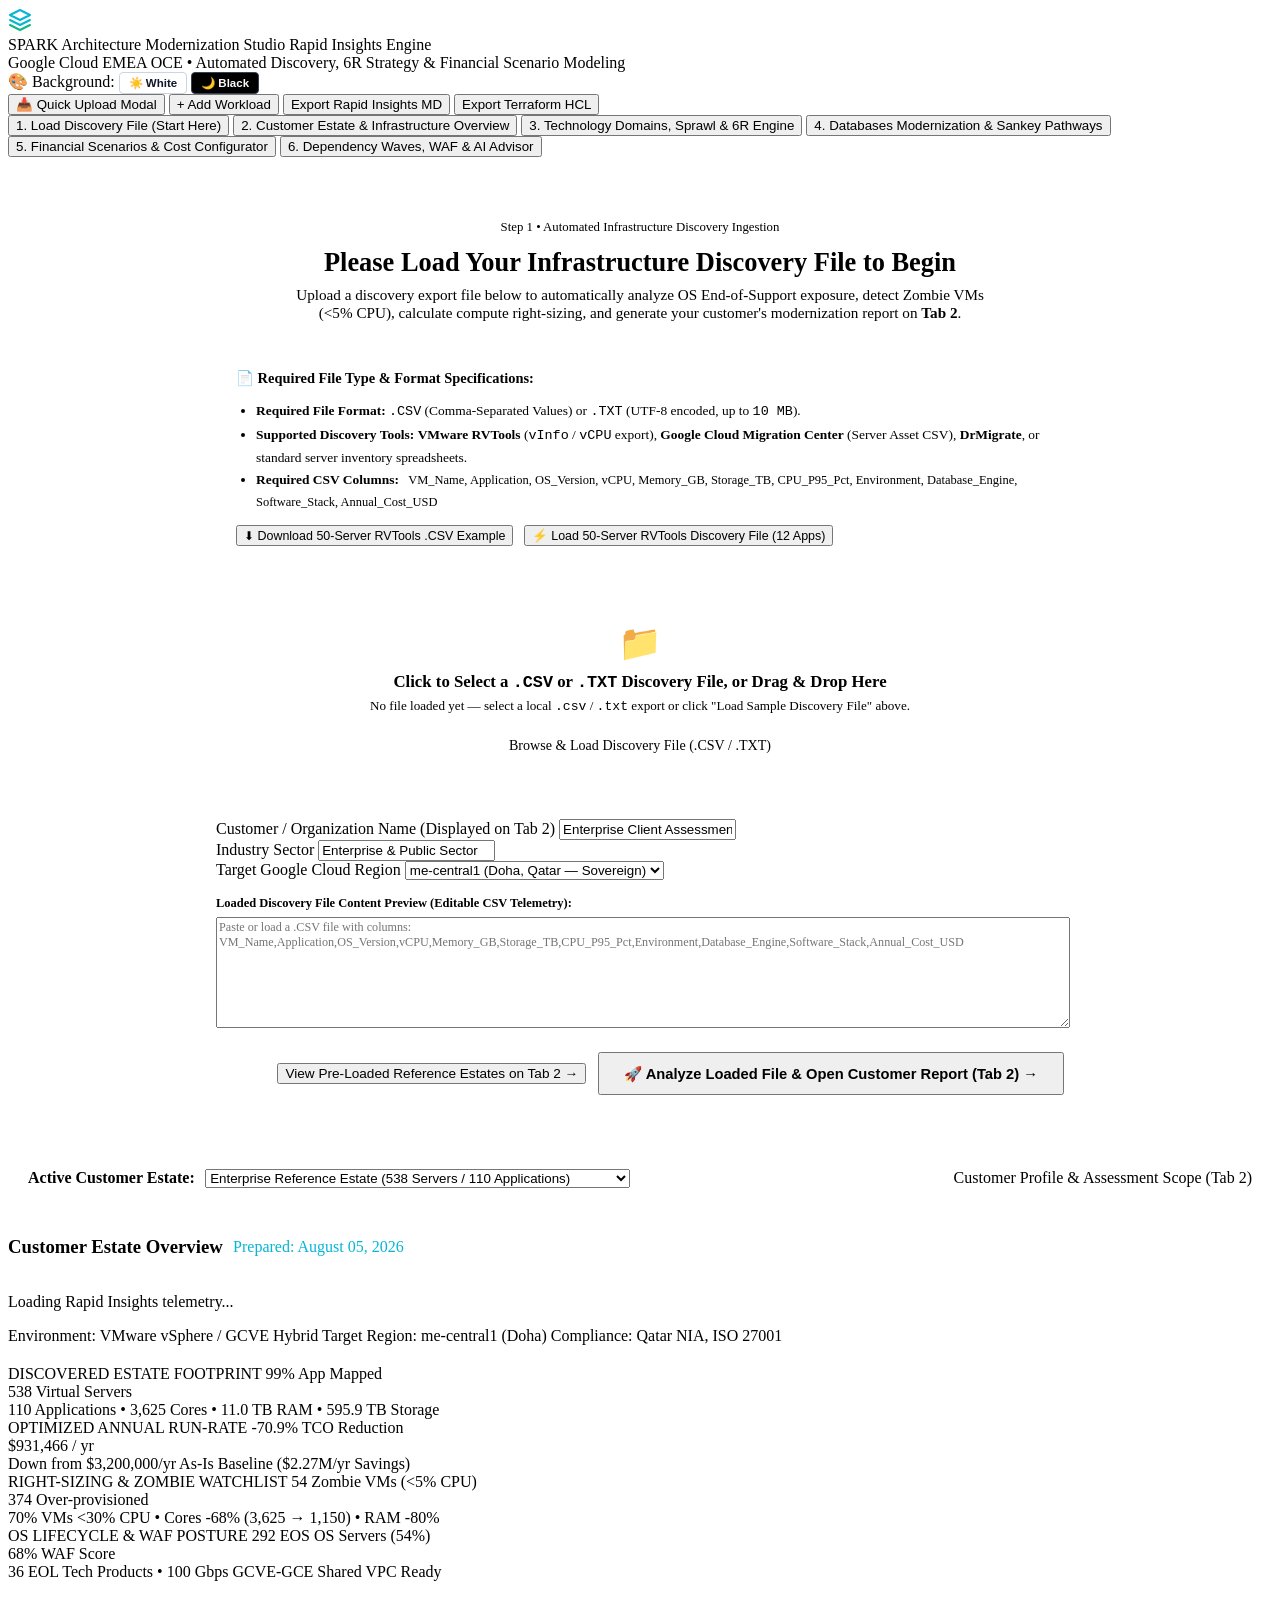
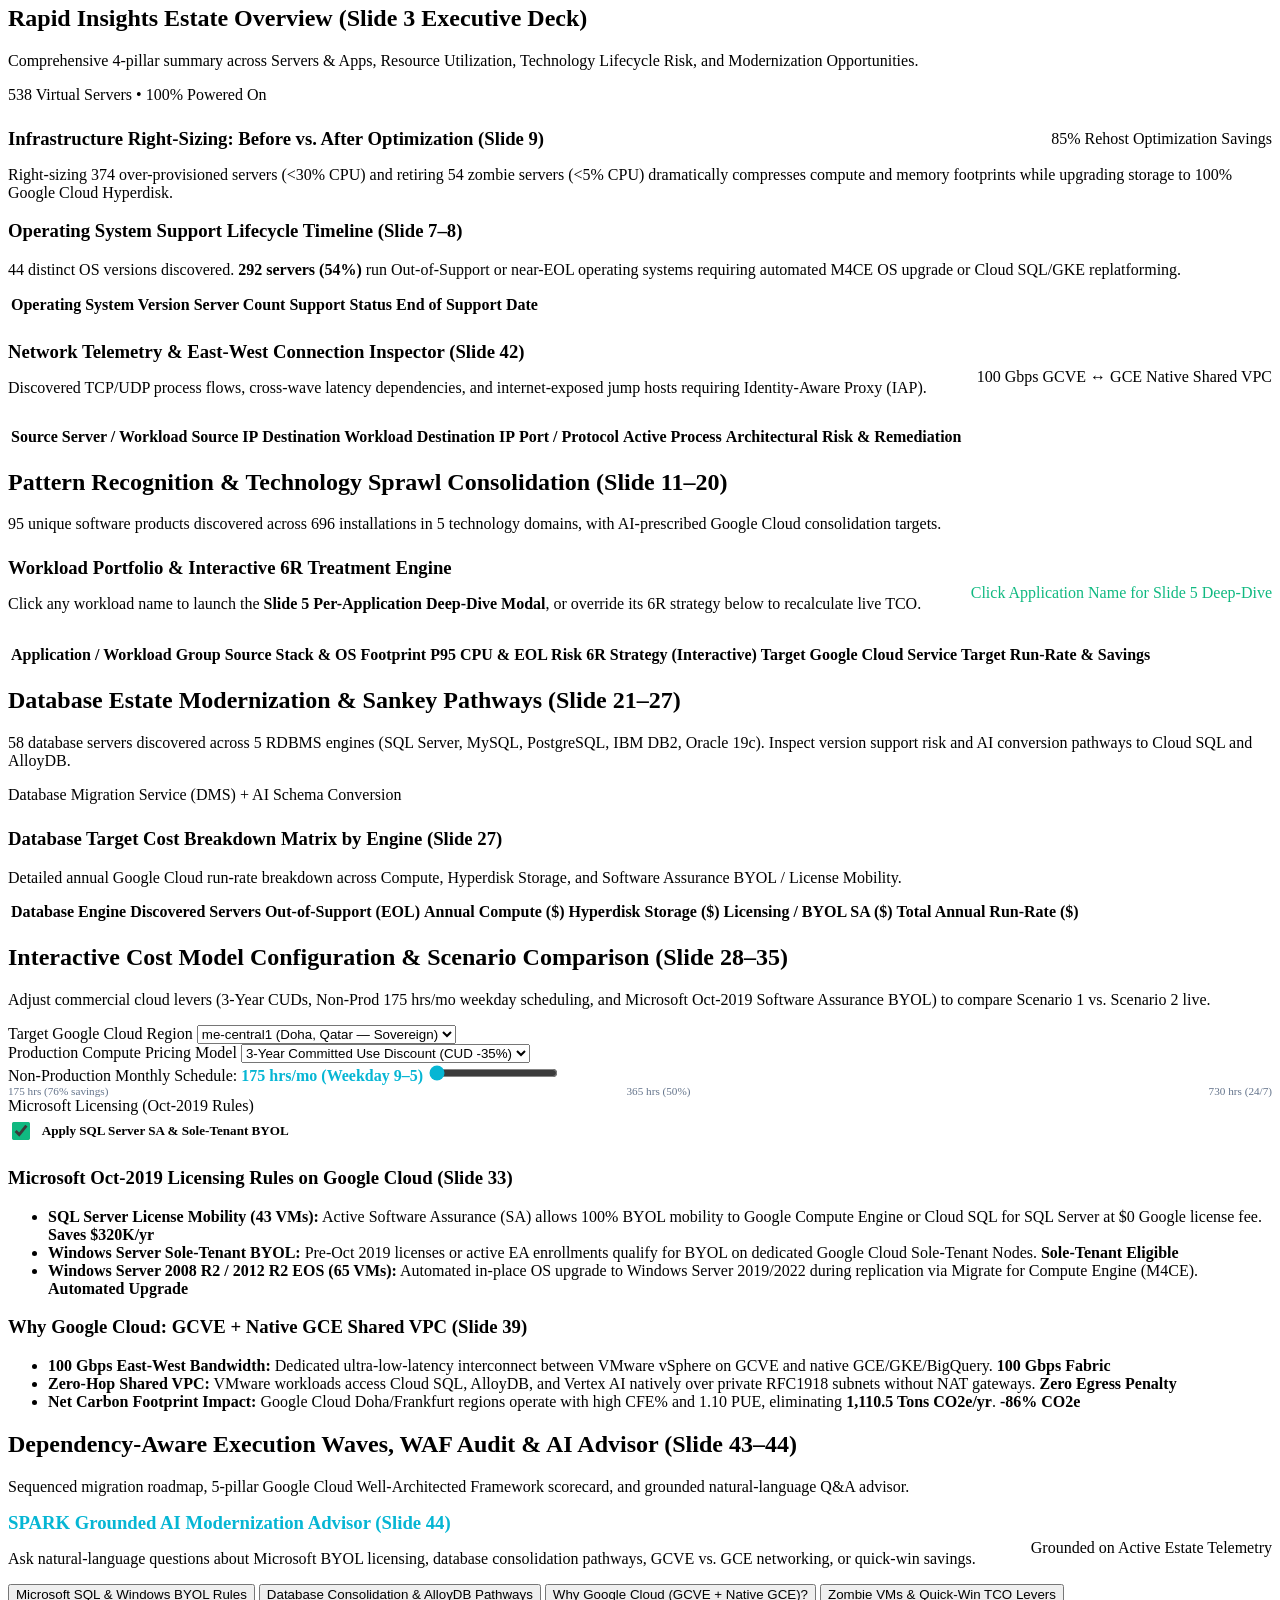
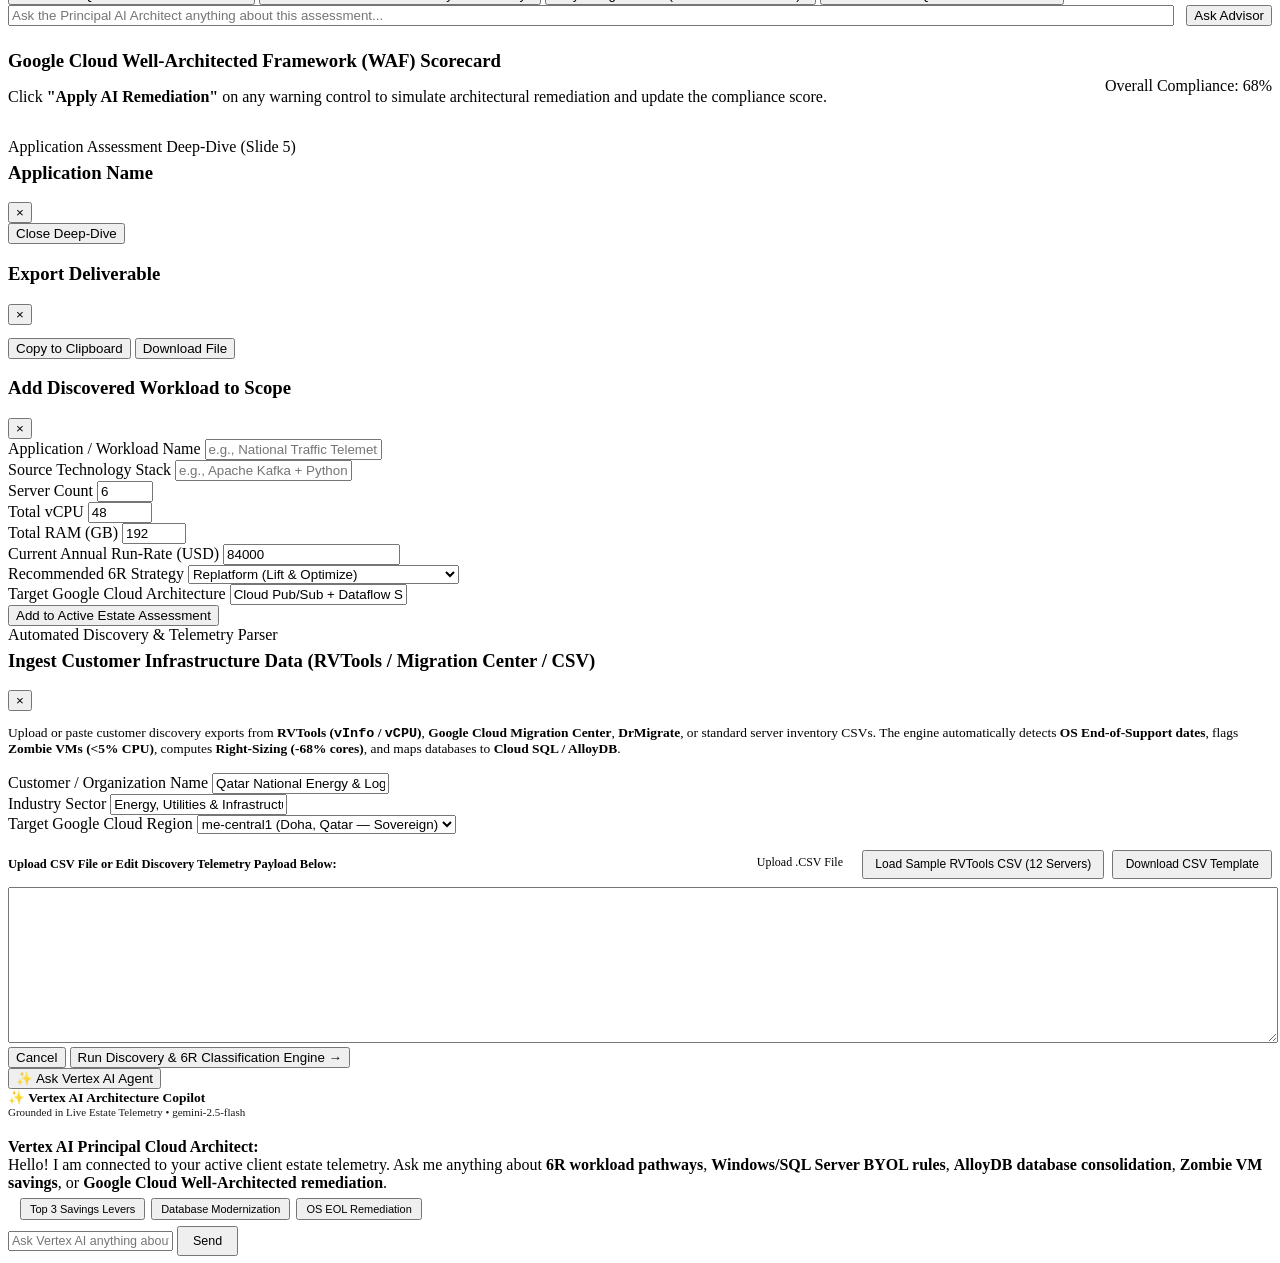
==== commit b12b1989: "Add 50-server multi-application RVTools vInfo discovery CSV example" ====
--- a/app/static/index.html
+++ b/app/static/index.html
@@ -111,10 +111,10 @@
             </ul>
             <div style="display: flex; gap: 0.65rem; flex-wrap: wrap;">
               <button type="button" id="page1-btn-download-template" class="btn btn-secondary" style="font-size: 0.78rem;">
-                &#11015; Download Required .CSV Template
+                &#11015; Download 50-Server RVTools .CSV Example
               </button>
               <button type="button" id="page1-btn-load-sample" class="btn btn-secondary" style="font-size: 0.78rem;">
-                &#9889; Load Sample Discovery File (12 Enterprise VMs)
+                &#9889; Load 50-Server RVTools Discovery File (12 Apps)
               </button>
             </div>
           </div>
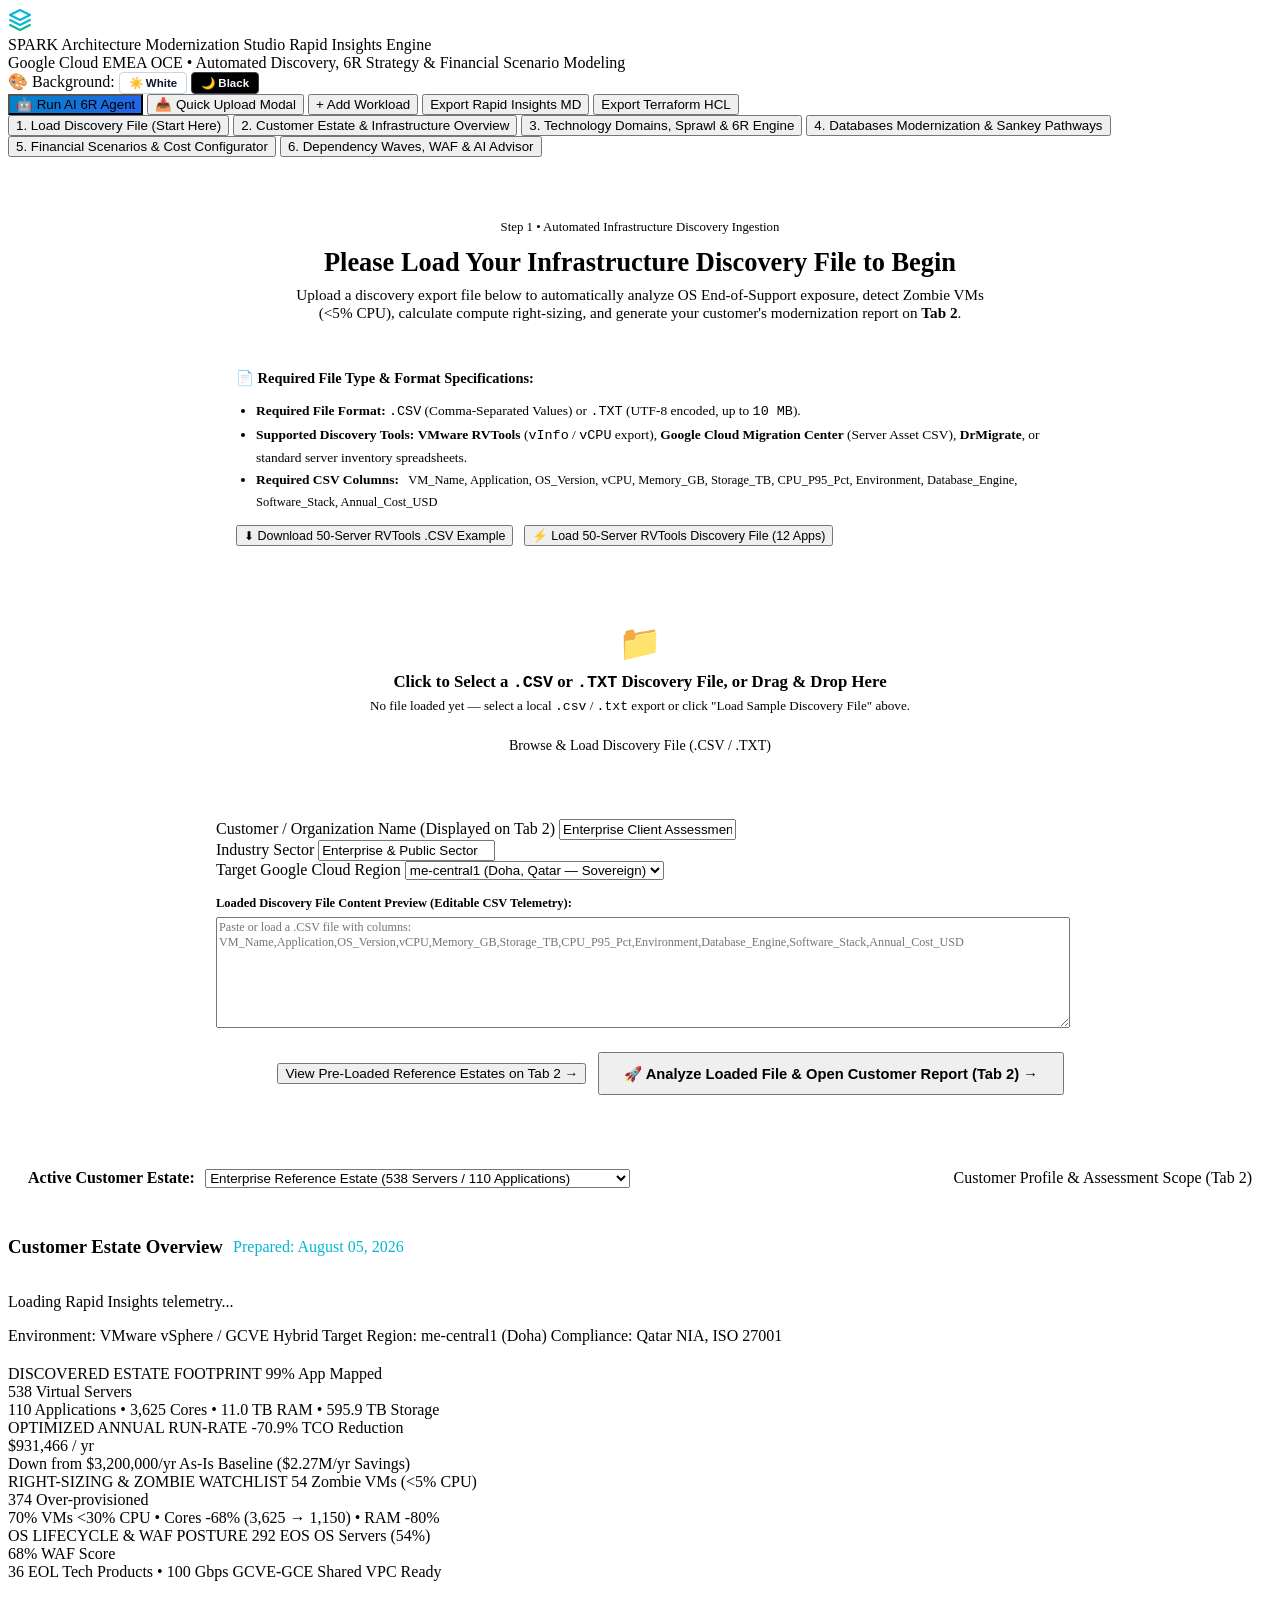
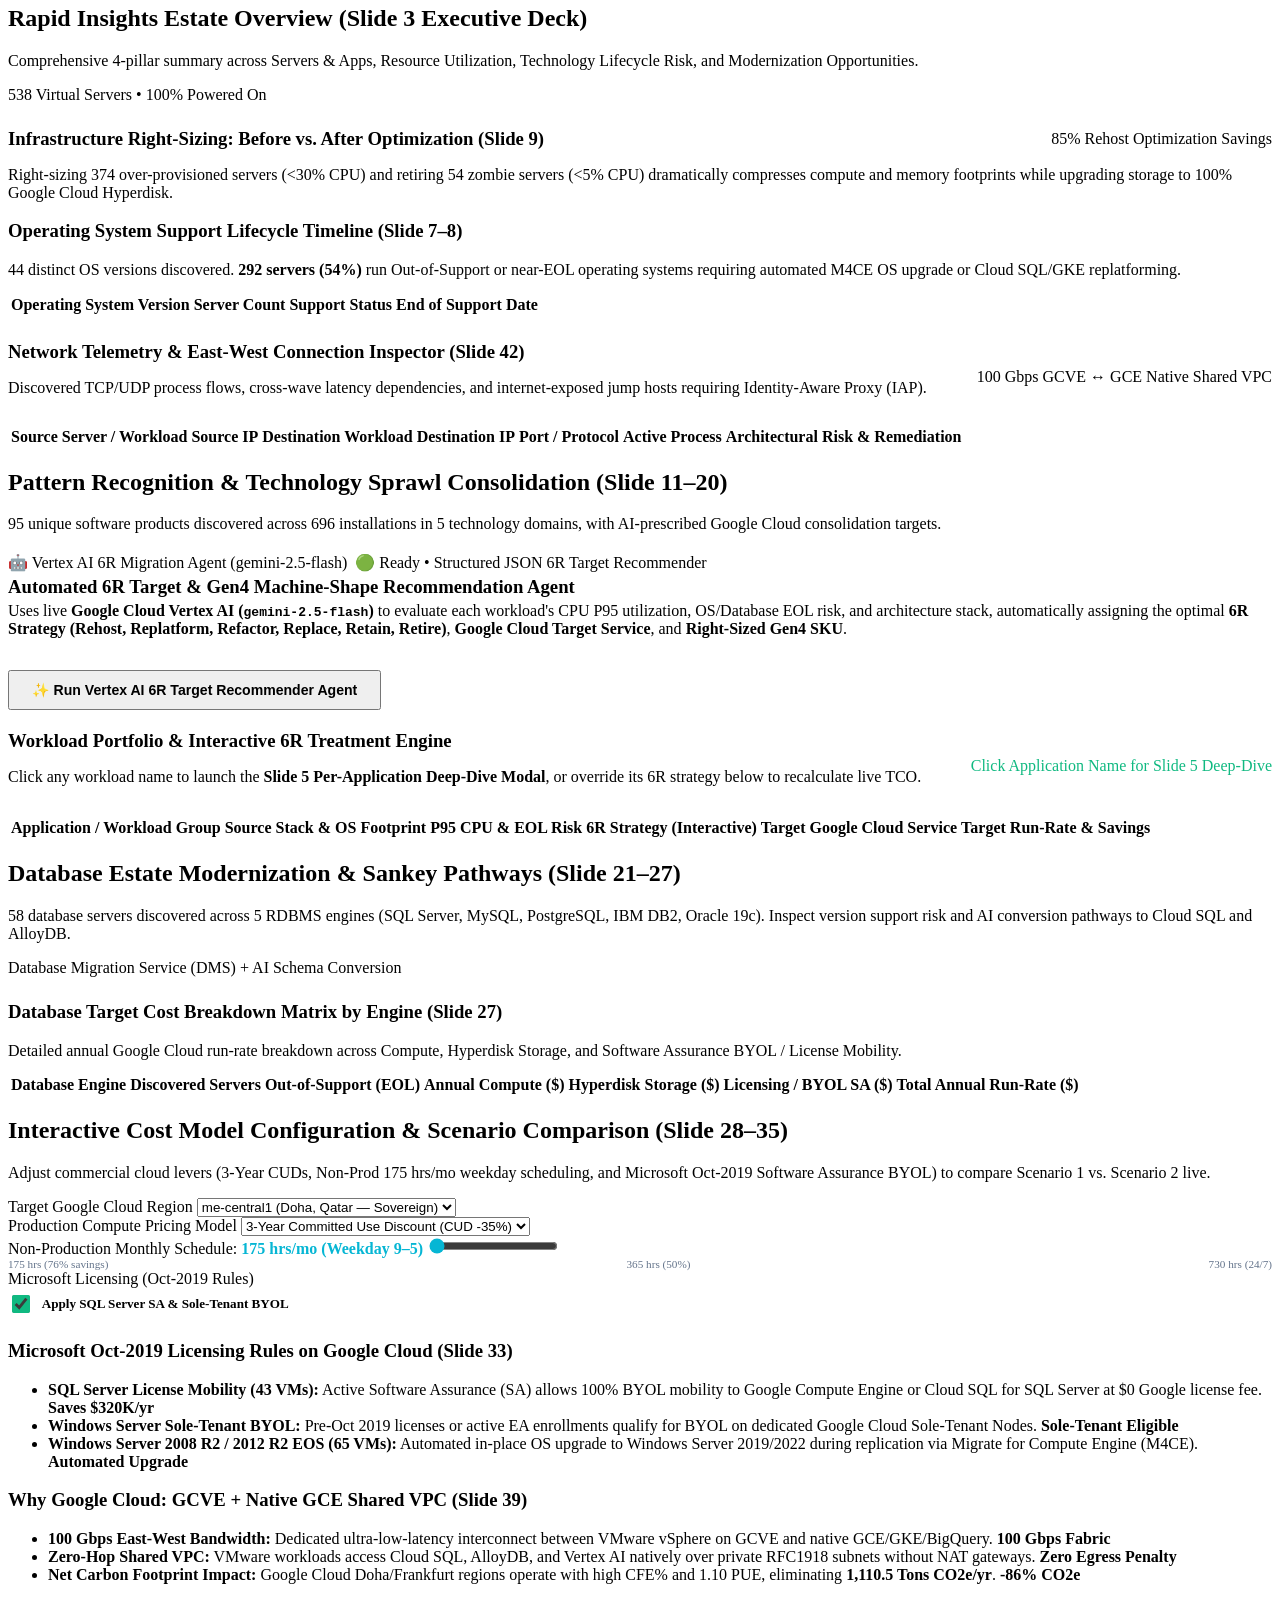
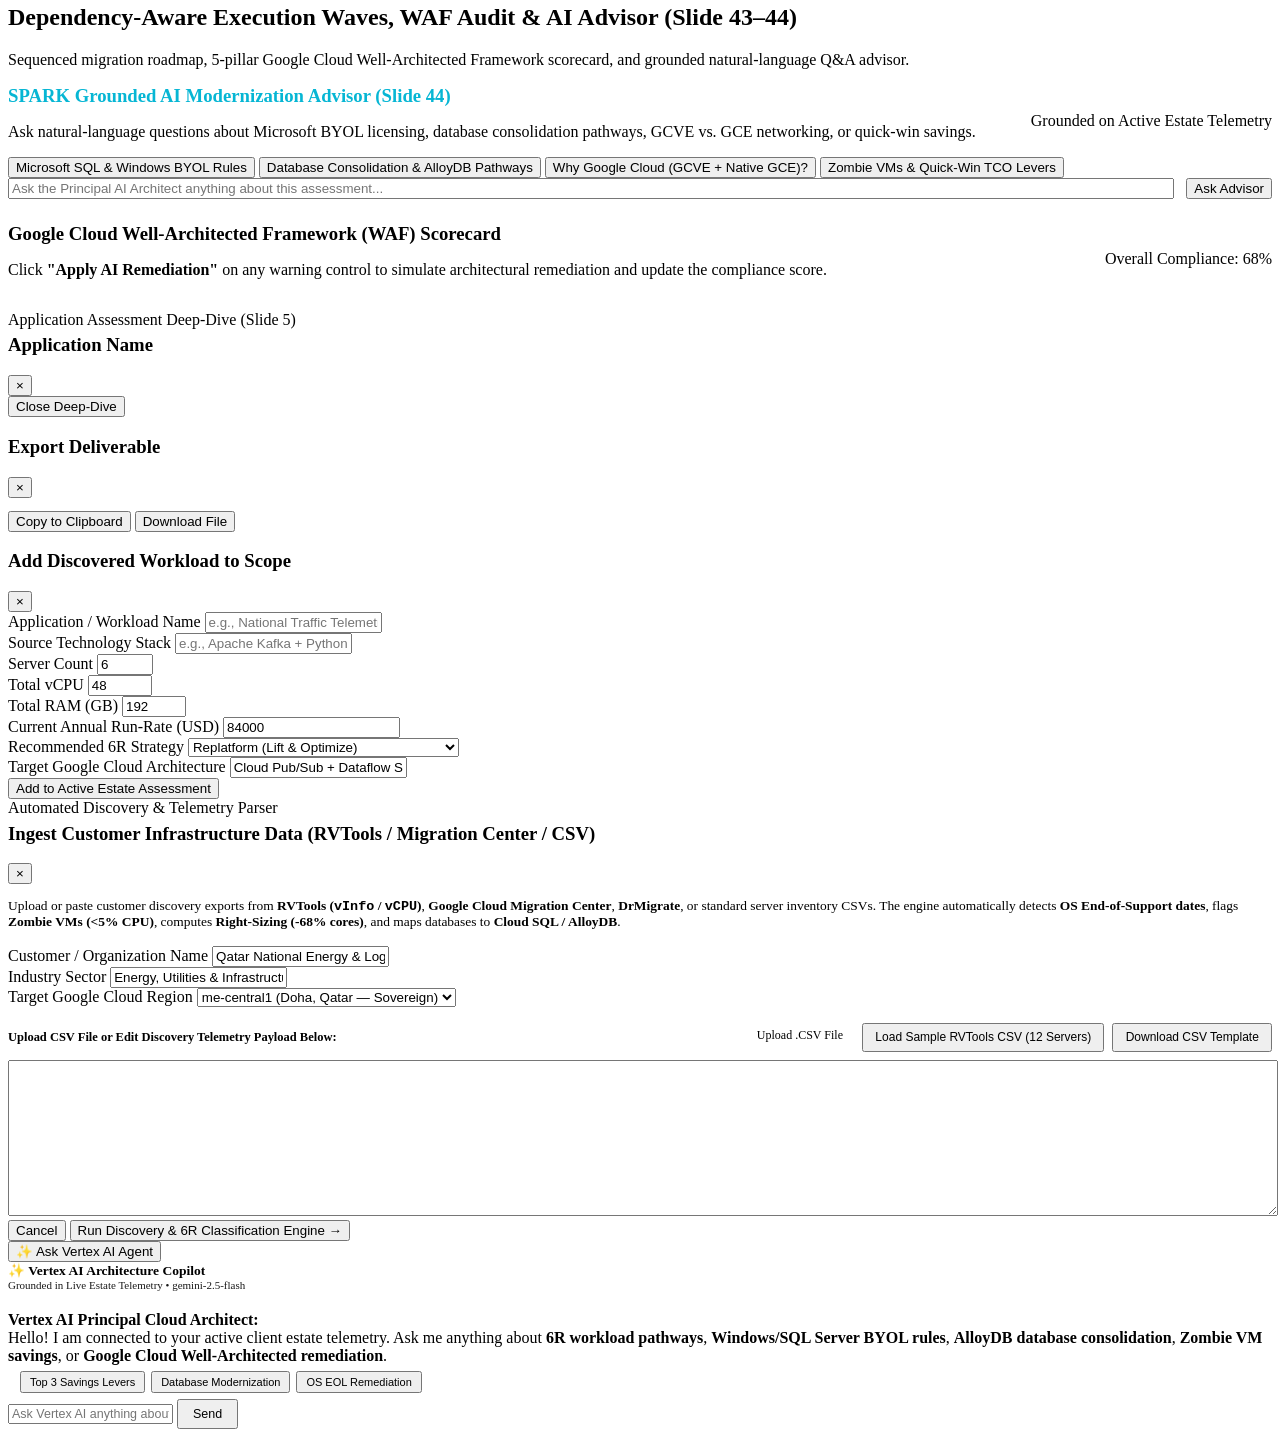
==== commit a9833e86: "Add Vertex AI 6R Target Recommender Agent (/api/ai-6r-agent) with Gen4 SKU mapping and live UI execu" ====
--- a/app/static/index.html
+++ b/app/static/index.html
@@ -37,6 +37,9 @@
         <button type="button" class="bg-swatch-btn" data-bgcolor="#000000" style="width:auto; height:auto; border-radius:4px; padding:3px 9px; font-size:11.5px; font-weight:600; background:#000000; color:#f8fafc; border:1px solid #334155;" title="Black Background">&#127769; Black</button>
       </div>
 
+      <button id="btn-header-ai-6r" class="btn btn-primary" style="background:linear-gradient(135deg,#0284c7,#2563eb);" title="Run Vertex AI 6R Target Recommender Agent across all workloads">
+        &#129302; Run AI 6R Agent
+      </button>
       <button id="btn-ingest-data" class="btn btn-secondary" title="Open Discovery File Upload Modal">
         &#128229; Quick Upload Modal
       </button>
@@ -344,8 +347,28 @@
         <!-- Populated by app.js -->
       </div>
 
+      <!-- Vertex AI 6R Target Recommender Agent Execution Card -->
+      <div class="card-panel" style="margin-top:1.25rem; border:2px solid var(--accent-blue); background:var(--bg-elevated);">
+        <div style="display:flex; justify-content:space-between; align-items:center; flex-wrap:wrap; gap:1rem;">
+          <div>
+            <div style="display:flex; align-items:center; gap:0.5rem; margin-bottom:0.25rem;">
+              <span class="badge-6r badge-cyan">&#129302; Vertex AI 6R Migration Agent (gemini-2.5-flash)</span>
+              <span id="ai-6r-agent-status-badge" class="badge-6r badge-emerald">&#128994; Ready &bull; Structured JSON 6R Target Recommender</span>
+            </div>
+            <h3 class="panel-title" style="margin:0;">Automated 6R Target &amp; Gen4 Machine-Shape Recommendation Agent</h3>
+            <p class="section-subtitle" style="margin-top:0.2rem;">
+              Uses live <strong>Google Cloud Vertex AI (<code>gemini-2.5-flash</code>)</strong> to evaluate each workload's CPU P95 utilization, OS/Database EOL risk, and architecture stack, automatically assigning the optimal <strong>6R Strategy (Rehost, Replatform, Refactor, Replace, Retain, Retire)</strong>, <strong>Google Cloud Target Service</strong>, and <strong>Right-Sized Gen4 SKU</strong>.
+            </p>
+          </div>
+          <button type="button" id="btn-run-ai-6r-agent" class="btn btn-primary" style="padding:0.65rem 1.35rem; font-weight:700; font-size:0.88rem; white-space:nowrap;">
+            &#10024; Run Vertex AI 6R Target Recommender Agent
+          </button>
+        </div>
+        <div id="ai-6r-agent-results-box" style="margin-top:0.85rem; display:none; padding-top:0.85rem; border-top:1px solid var(--border-subtle);"></div>
+      </div>
+
       <!-- Interactive Application Portfolio & 6R Precision Table -->
-      <div class="card-panel" style="margin-top:1.5rem;">
+      <div class="card-panel" style="margin-top:1.25rem;">
         <div style="display:flex; justify-content:space-between; align-items:center; margin-bottom:0.85rem;">
           <div>
             <h3 class="panel-title" style="margin:0;">Workload Portfolio &amp; Interactive 6R Treatment Engine</h3>
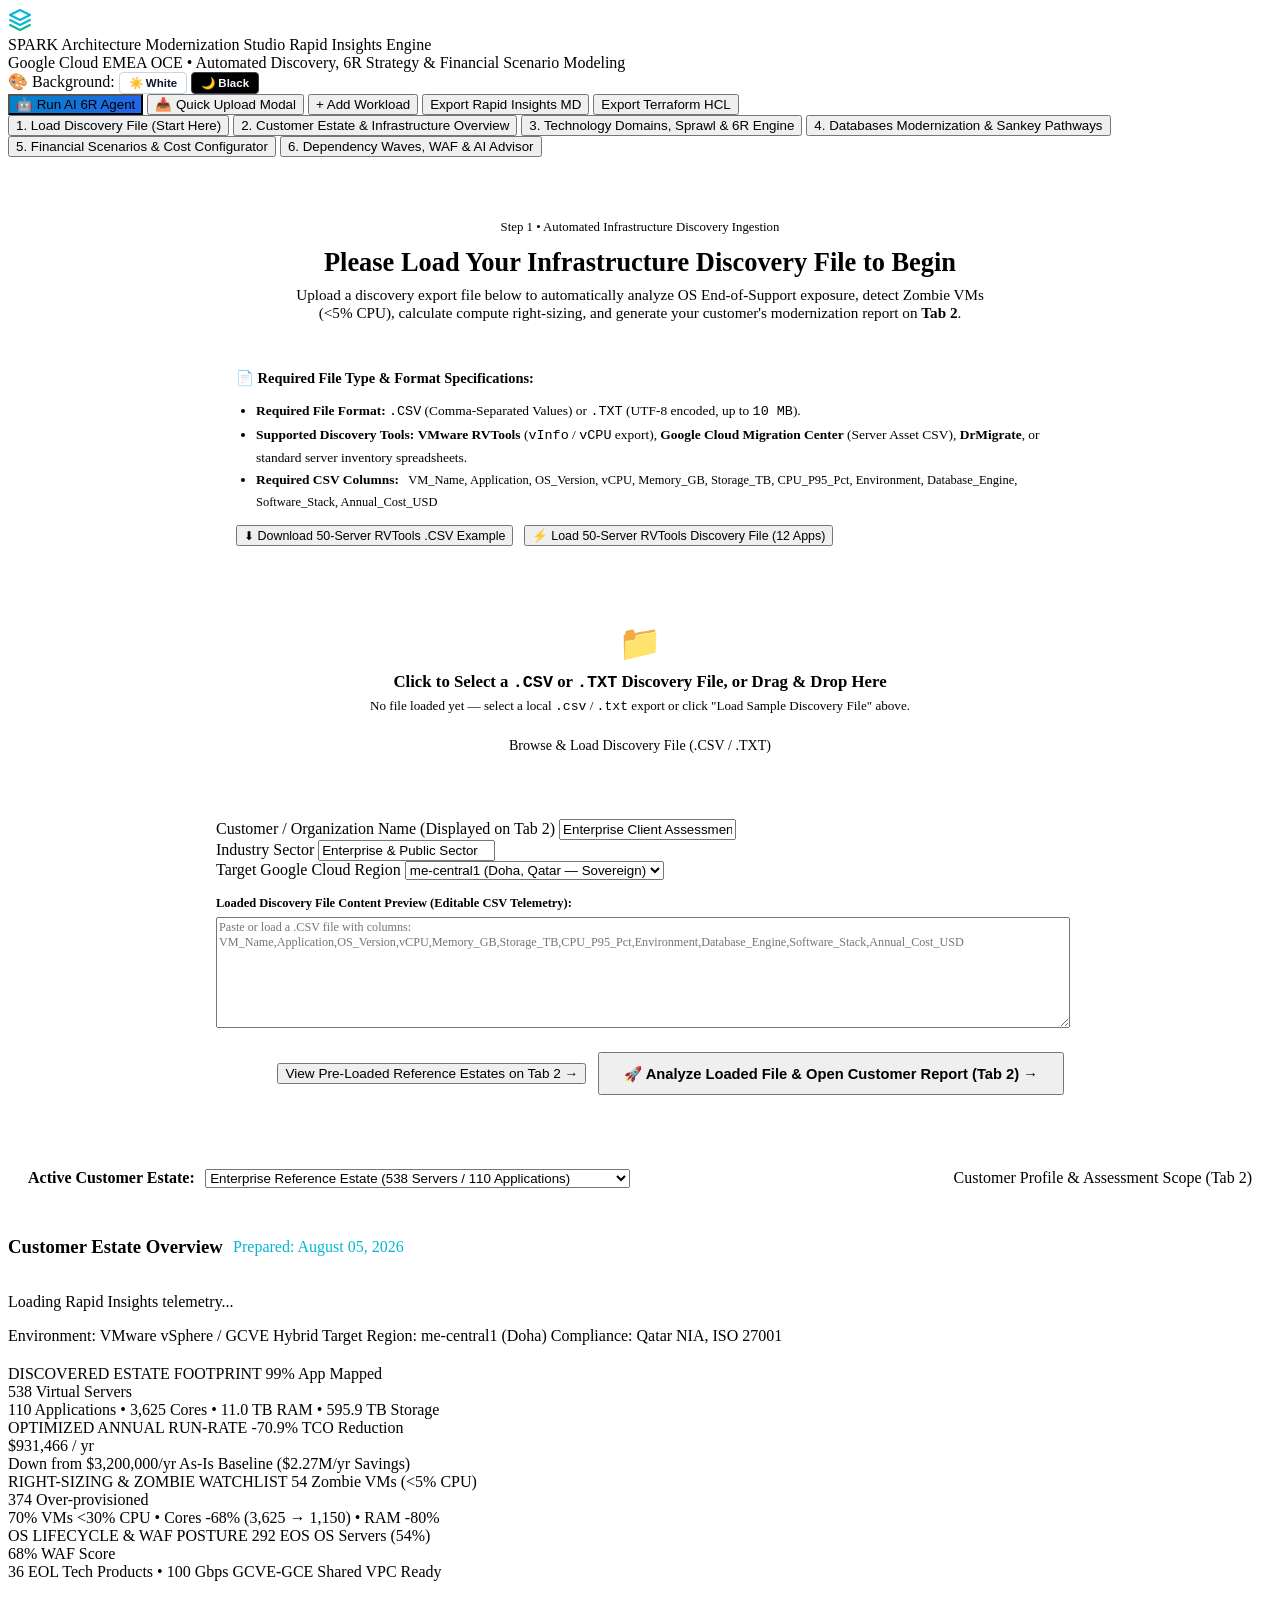
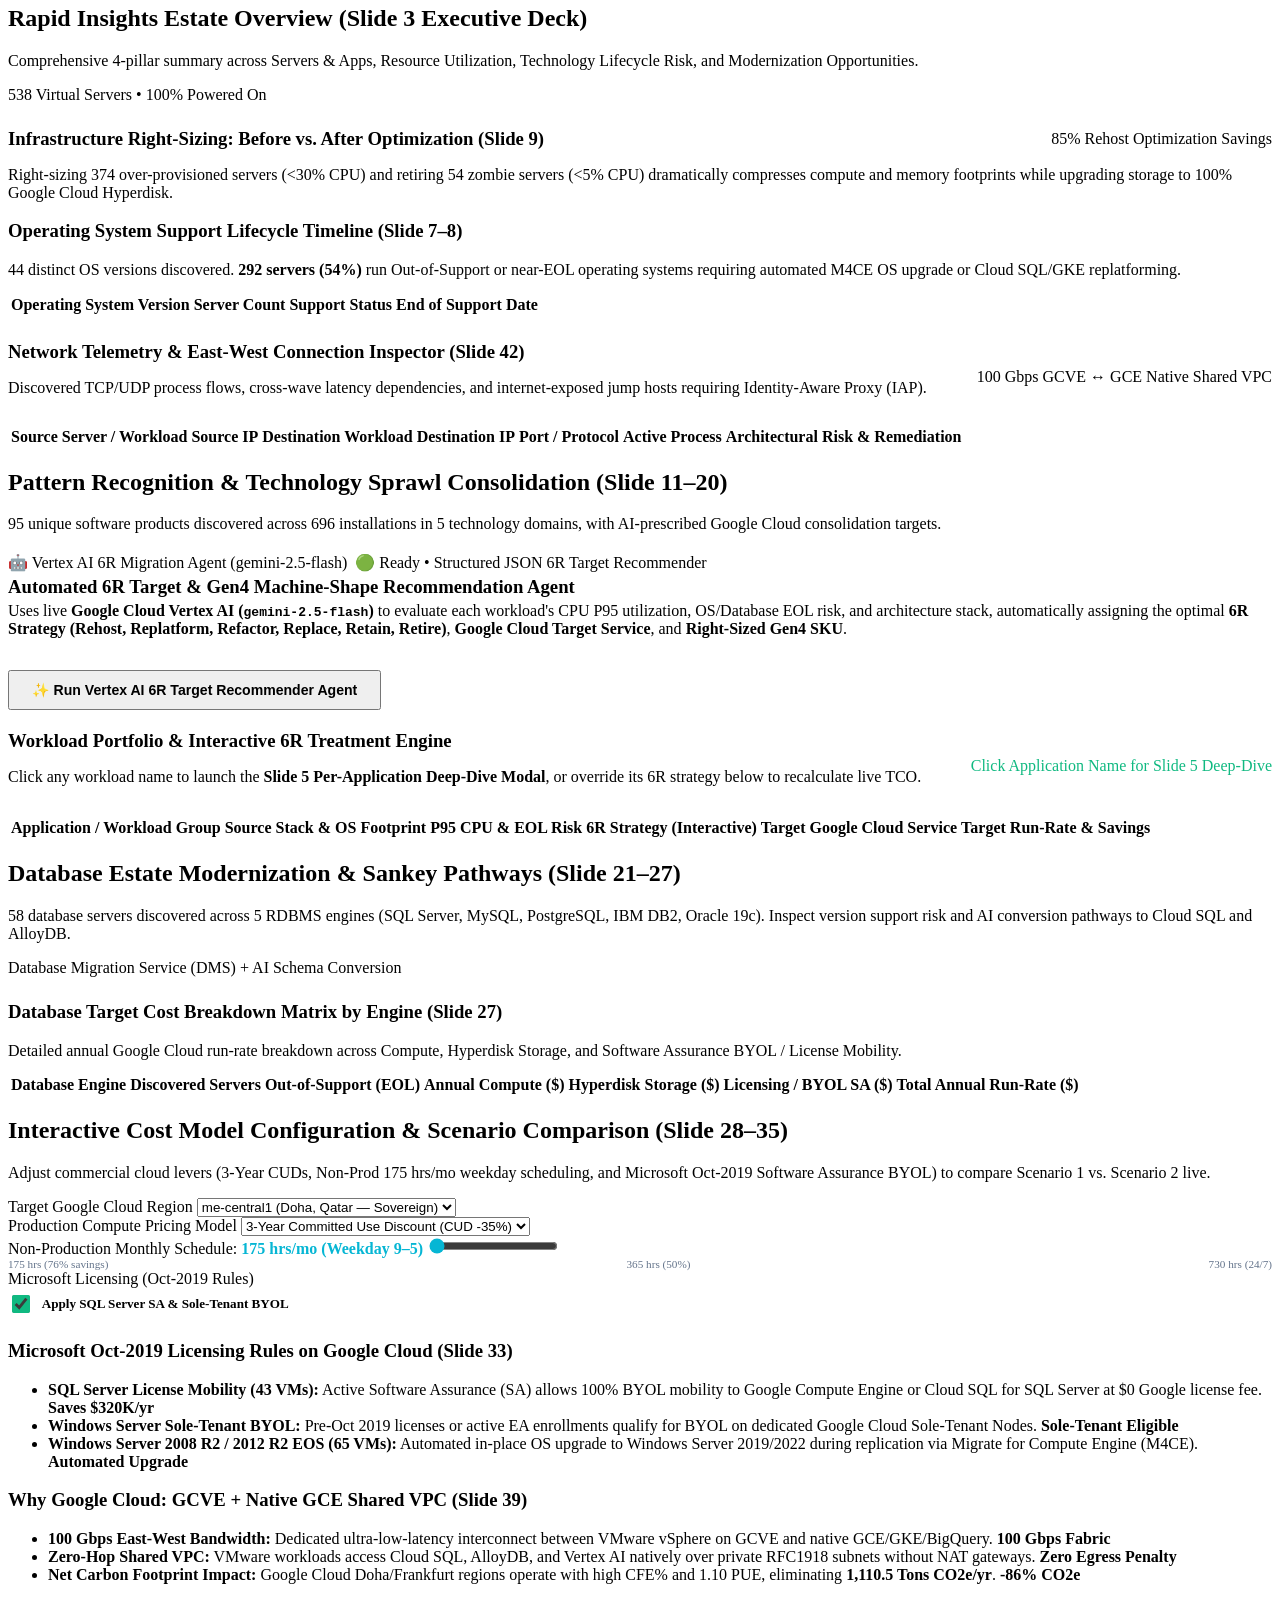
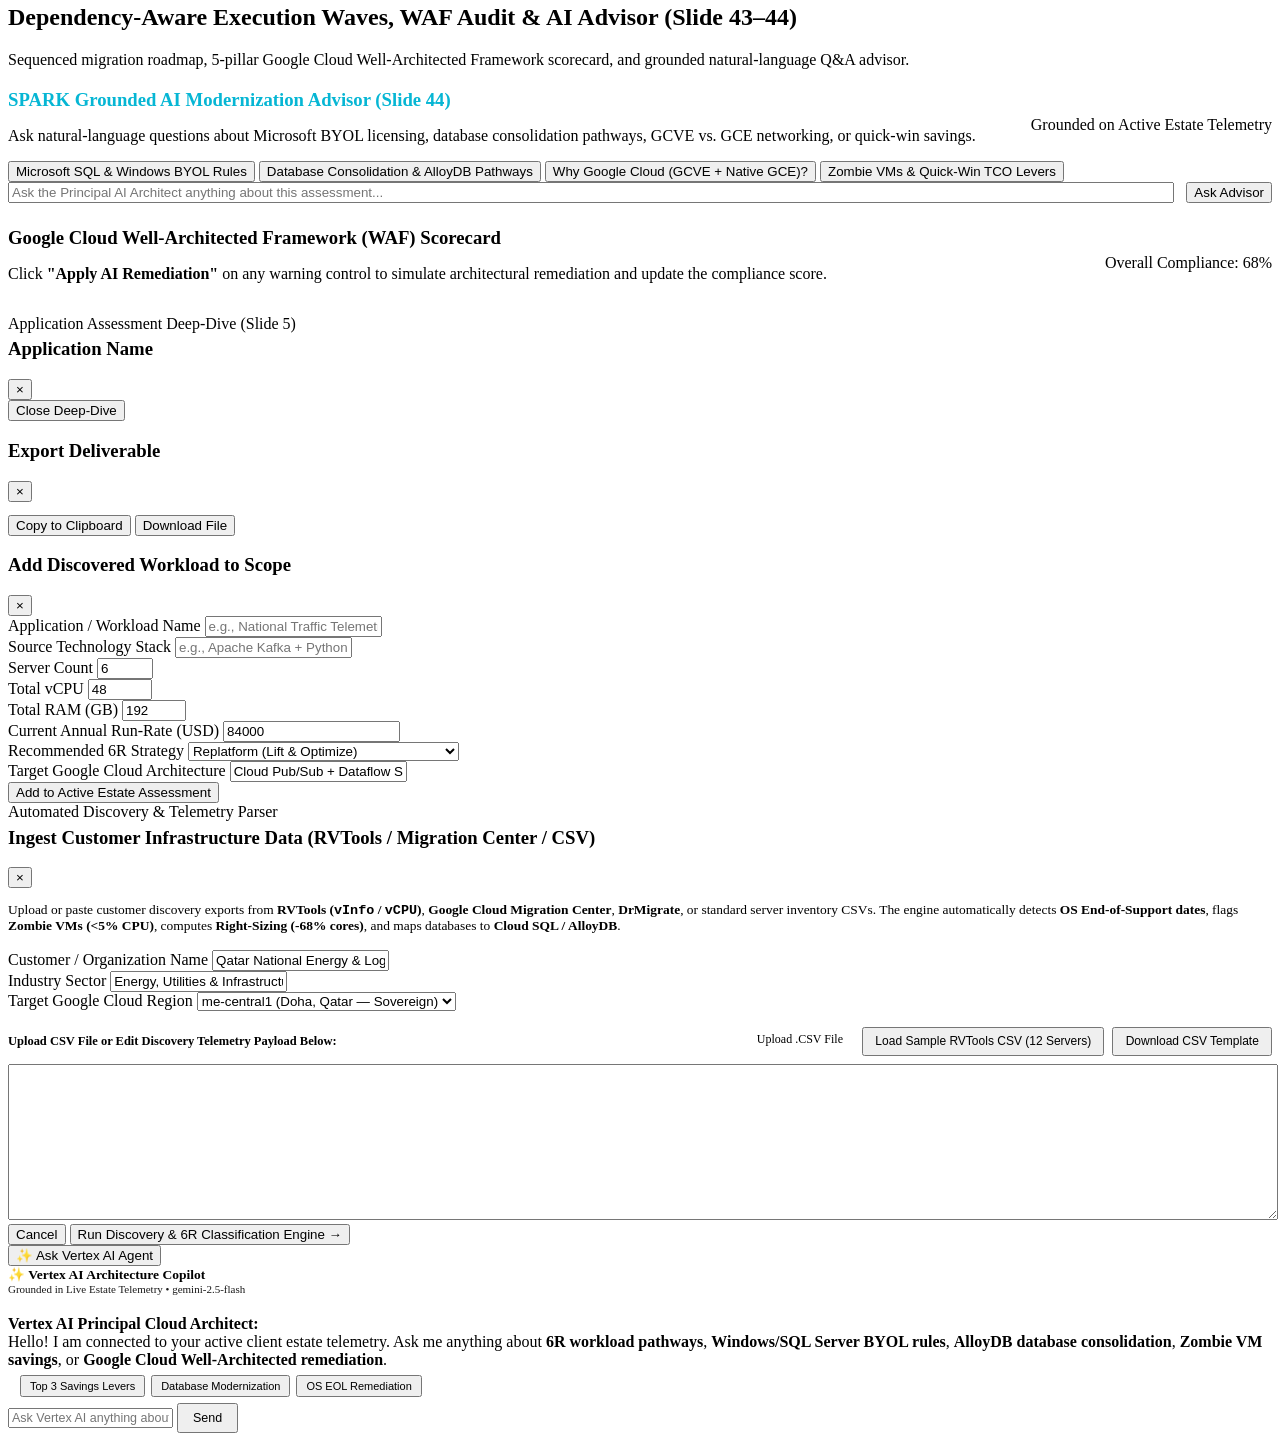
==== commit 368459ed: "feat: integrate Vertex AI 6R Target Recommender across all tabs and Cloud Foundation Fabric architec" ====
--- a/app/static/index.html
+++ b/app/static/index.html
@@ -249,6 +249,11 @@
         </article>
       </section>
 
+      <!-- Live Vertex AI 6R Target Distribution & Portfolio Summary Banner on Tab 2 -->
+      <div id="tab2-ai-6r-summary-banner" class="card-panel" style="margin-bottom:1.25rem; border:1px solid var(--accent-blue); background:var(--bg-elevated);">
+        <!-- Dynamically populated by renderBannerAndKPIs in app.js -->
+      </div>
+
       <div class="panel-header">
         <div>
           <h2 class="section-title">Rapid Insights Estate Overview (Slide 3 Executive Deck)</h2>
@@ -551,6 +556,11 @@
         </div>
       </div>
 
+      <!-- AI-Generated Target Google Cloud 6R Landing Zone Architecture Blueprint -->
+      <div id="tab6-architecture-diagram-box" class="card-panel" style="margin-bottom:1.25rem; border:1px solid var(--border-strong);">
+        <!-- Dynamically rendered by renderTab5WavesAndWAF in app.js -->
+      </div>
+
       <!-- 4 Sequential Waves -->
       <div class="waves-container" id="waves-container">
         <!-- Populated by app.js -->
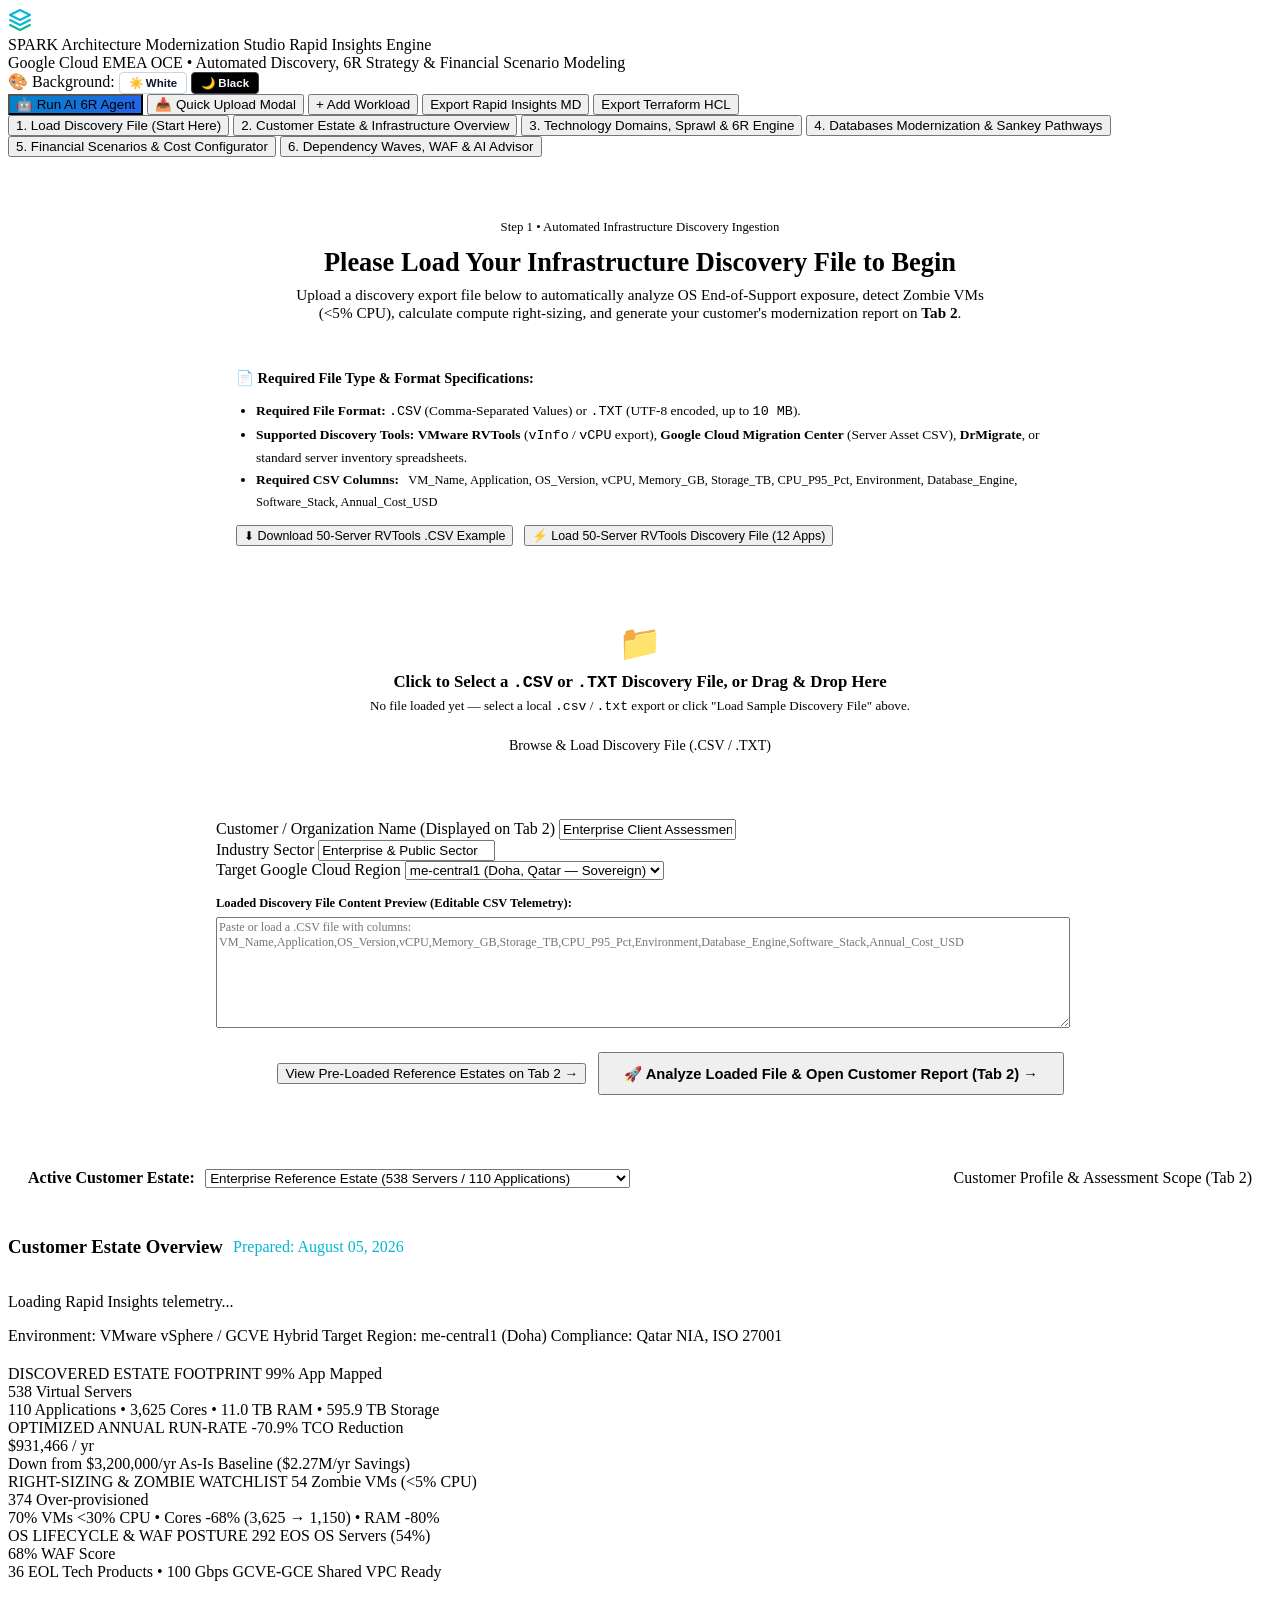
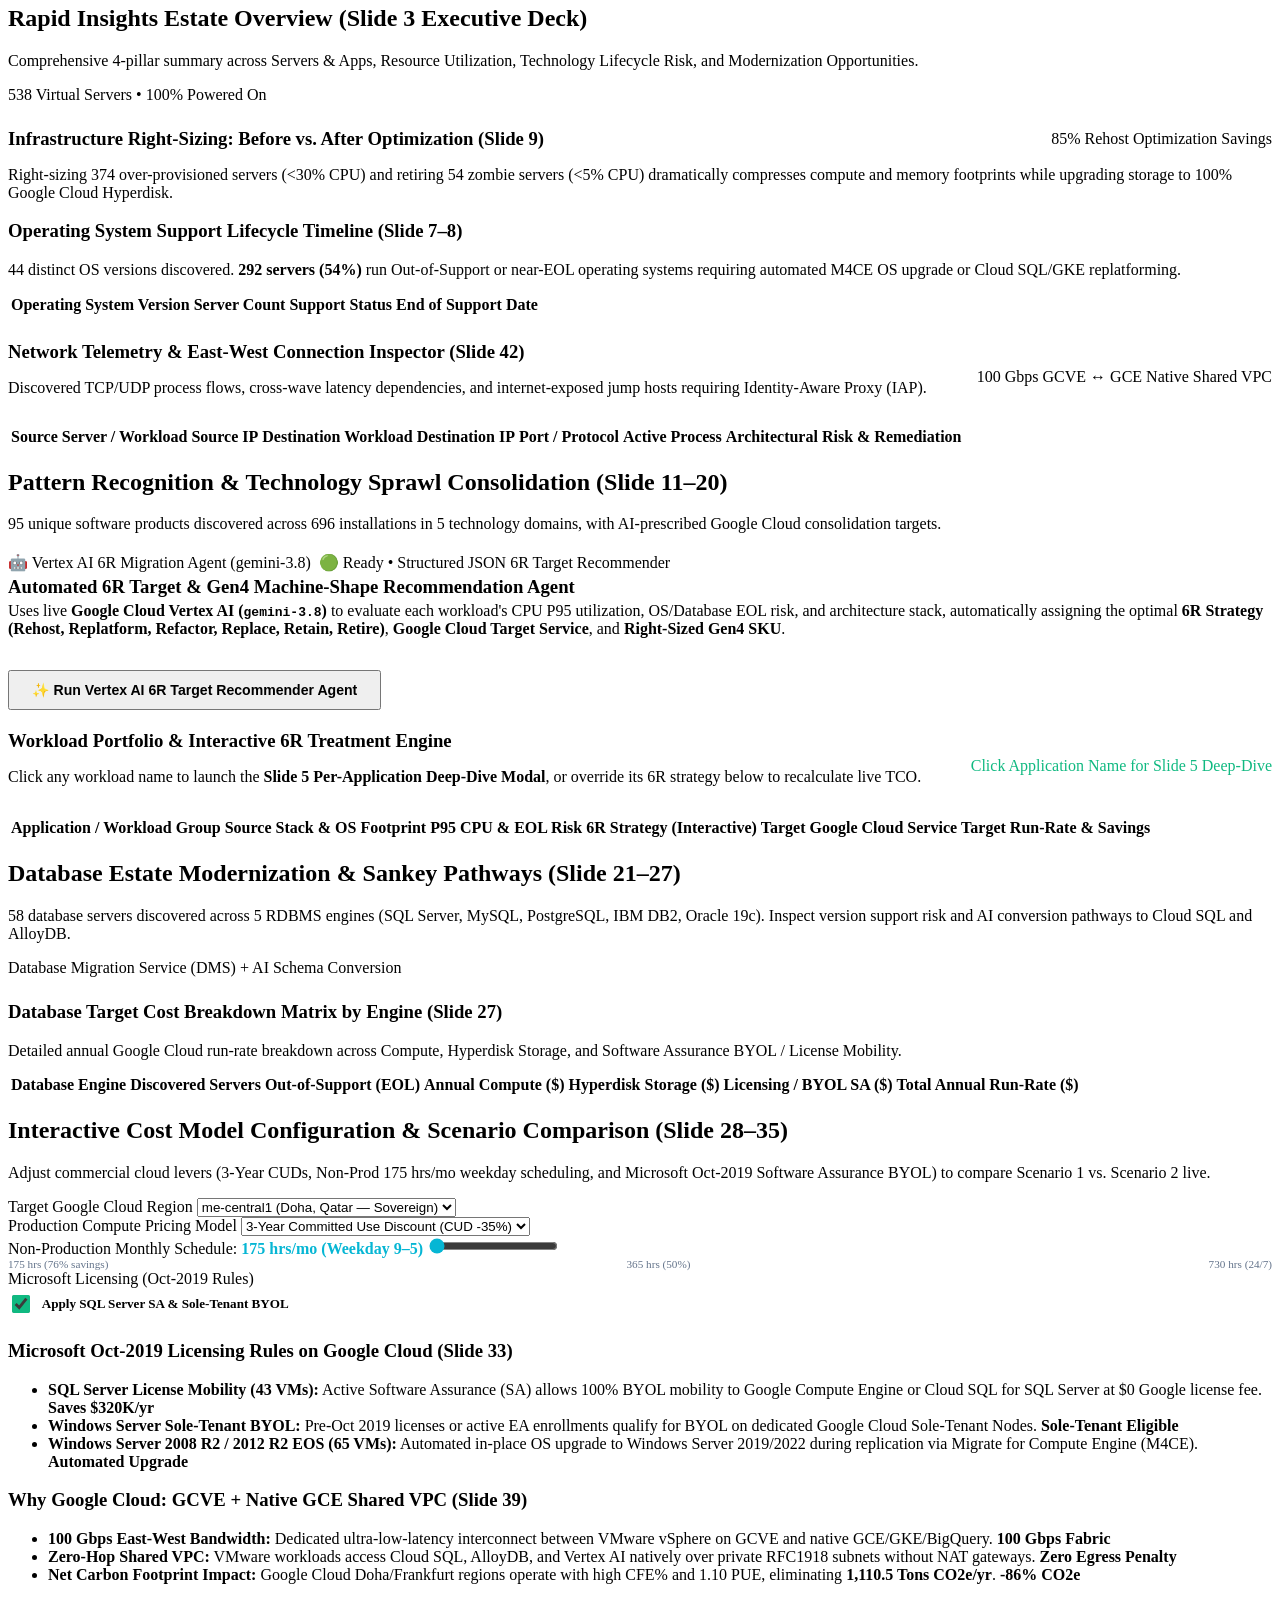
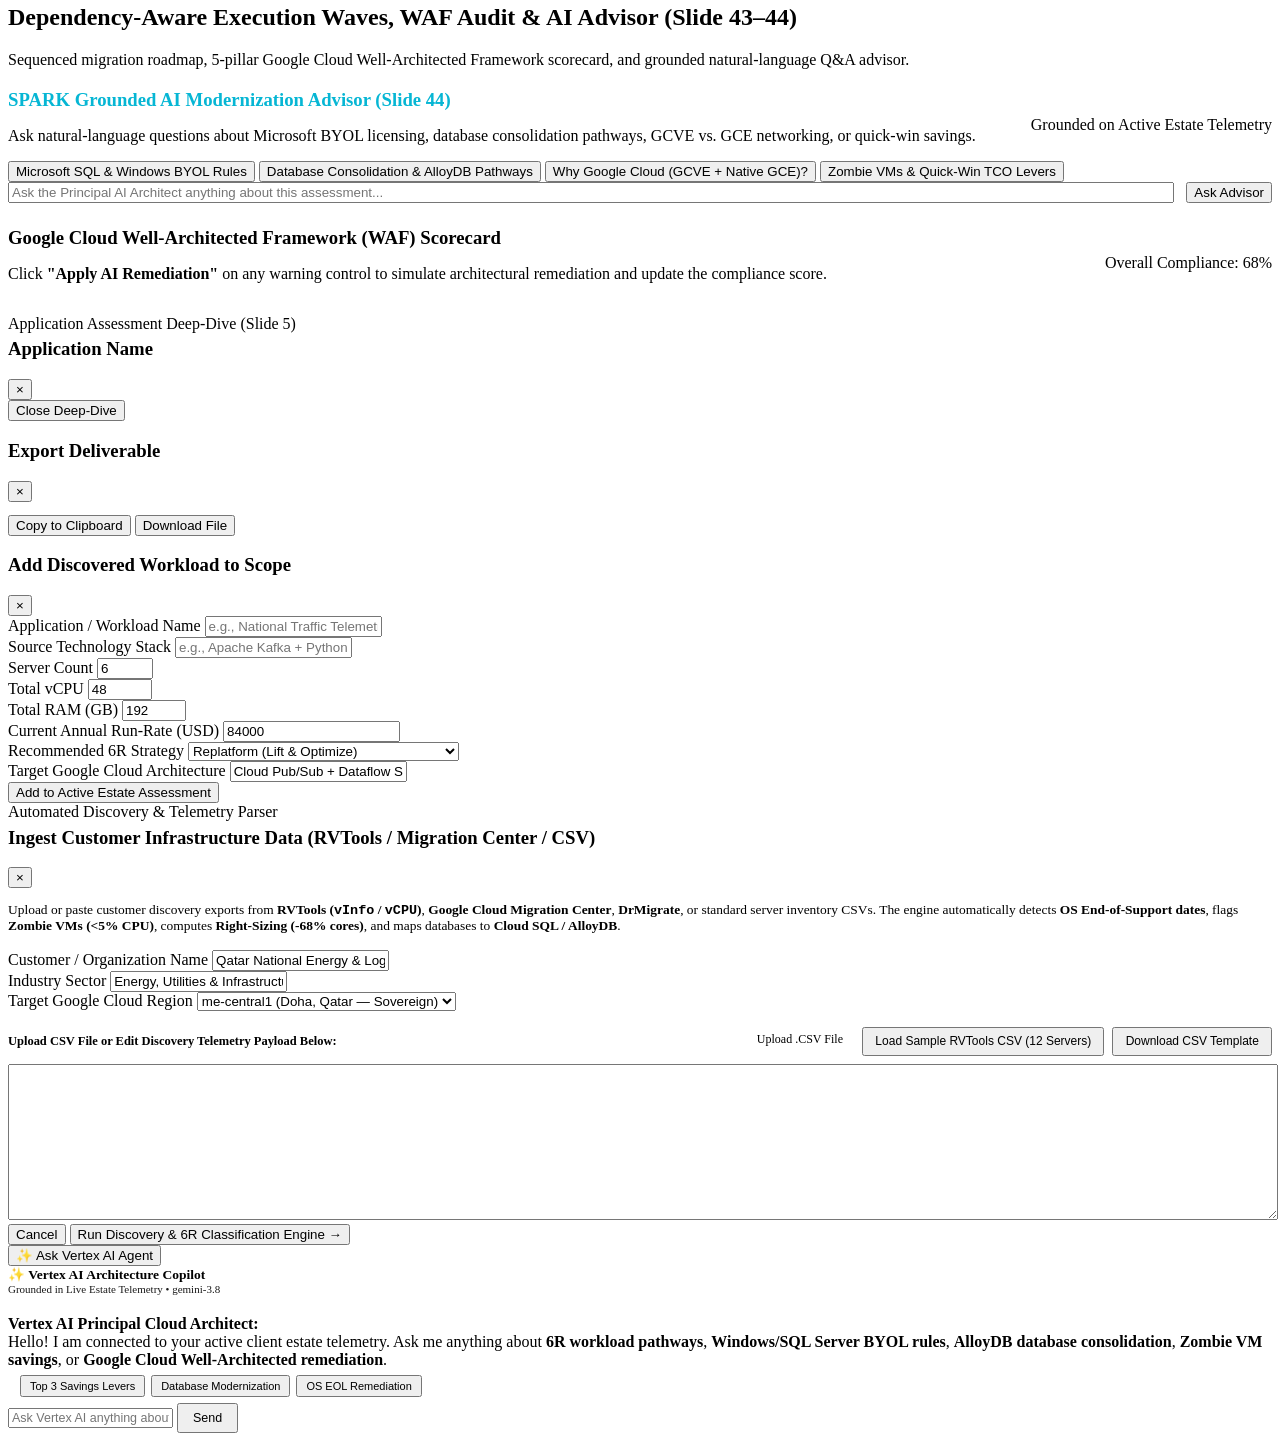
==== commit 254e550e: "feat: upgrade Vertex AI engine to Gemini 3.8 (gemini-3-flash-preview / gemini-3.1-pro-preview on glo" ====
--- a/app/static/index.html
+++ b/app/static/index.html
@@ -357,12 +357,12 @@
         <div style="display:flex; justify-content:space-between; align-items:center; flex-wrap:wrap; gap:1rem;">
           <div>
             <div style="display:flex; align-items:center; gap:0.5rem; margin-bottom:0.25rem;">
-              <span class="badge-6r badge-cyan">&#129302; Vertex AI 6R Migration Agent (gemini-2.5-flash)</span>
+              <span class="badge-6r badge-cyan">&#129302; Vertex AI 6R Migration Agent (gemini-3.8)</span>
               <span id="ai-6r-agent-status-badge" class="badge-6r badge-emerald">&#128994; Ready &bull; Structured JSON 6R Target Recommender</span>
             </div>
             <h3 class="panel-title" style="margin:0;">Automated 6R Target &amp; Gen4 Machine-Shape Recommendation Agent</h3>
             <p class="section-subtitle" style="margin-top:0.2rem;">
-              Uses live <strong>Google Cloud Vertex AI (<code>gemini-2.5-flash</code>)</strong> to evaluate each workload's CPU P95 utilization, OS/Database EOL risk, and architecture stack, automatically assigning the optimal <strong>6R Strategy (Rehost, Replatform, Refactor, Replace, Retain, Retire)</strong>, <strong>Google Cloud Target Service</strong>, and <strong>Right-Sized Gen4 SKU</strong>.
+              Uses live <strong>Google Cloud Vertex AI (<code>gemini-3.8</code>)</strong> to evaluate each workload's CPU P95 utilization, OS/Database EOL risk, and architecture stack, automatically assigning the optimal <strong>6R Strategy (Rehost, Replatform, Refactor, Replace, Retain, Retire)</strong>, <strong>Google Cloud Target Service</strong>, and <strong>Right-Sized Gen4 SKU</strong>.
             </p>
           </div>
           <button type="button" id="btn-run-ai-6r-agent" class="btn btn-primary" style="padding:0.65rem 1.35rem; font-weight:700; font-size:0.88rem; white-space:nowrap;">
@@ -794,7 +794,7 @@
     <div class="vertex-chat-header">
       <div>
         <div style="font-size:13.5px; font-weight:700;">&#10024; Vertex AI Architecture Copilot</div>
-        <div style="font-size:11px; opacity:0.9;">Grounded in Live Estate Telemetry • gemini-2.5-flash</div>
+        <div style="font-size:11px; opacity:0.9;">Grounded in Live Estate Telemetry • gemini-3.8</div>
       </div>
       <div style="display:flex; gap:6px; align-items:center;">
         <button type="button" id="btn-clear-vertex-chat" style="background:rgba(255,255,255,0.2); border:none; color:#fff; border-radius:4px; padding:3px 7px; font-size:11px; cursor:pointer;" title="Reset Conversation">Clear</button>
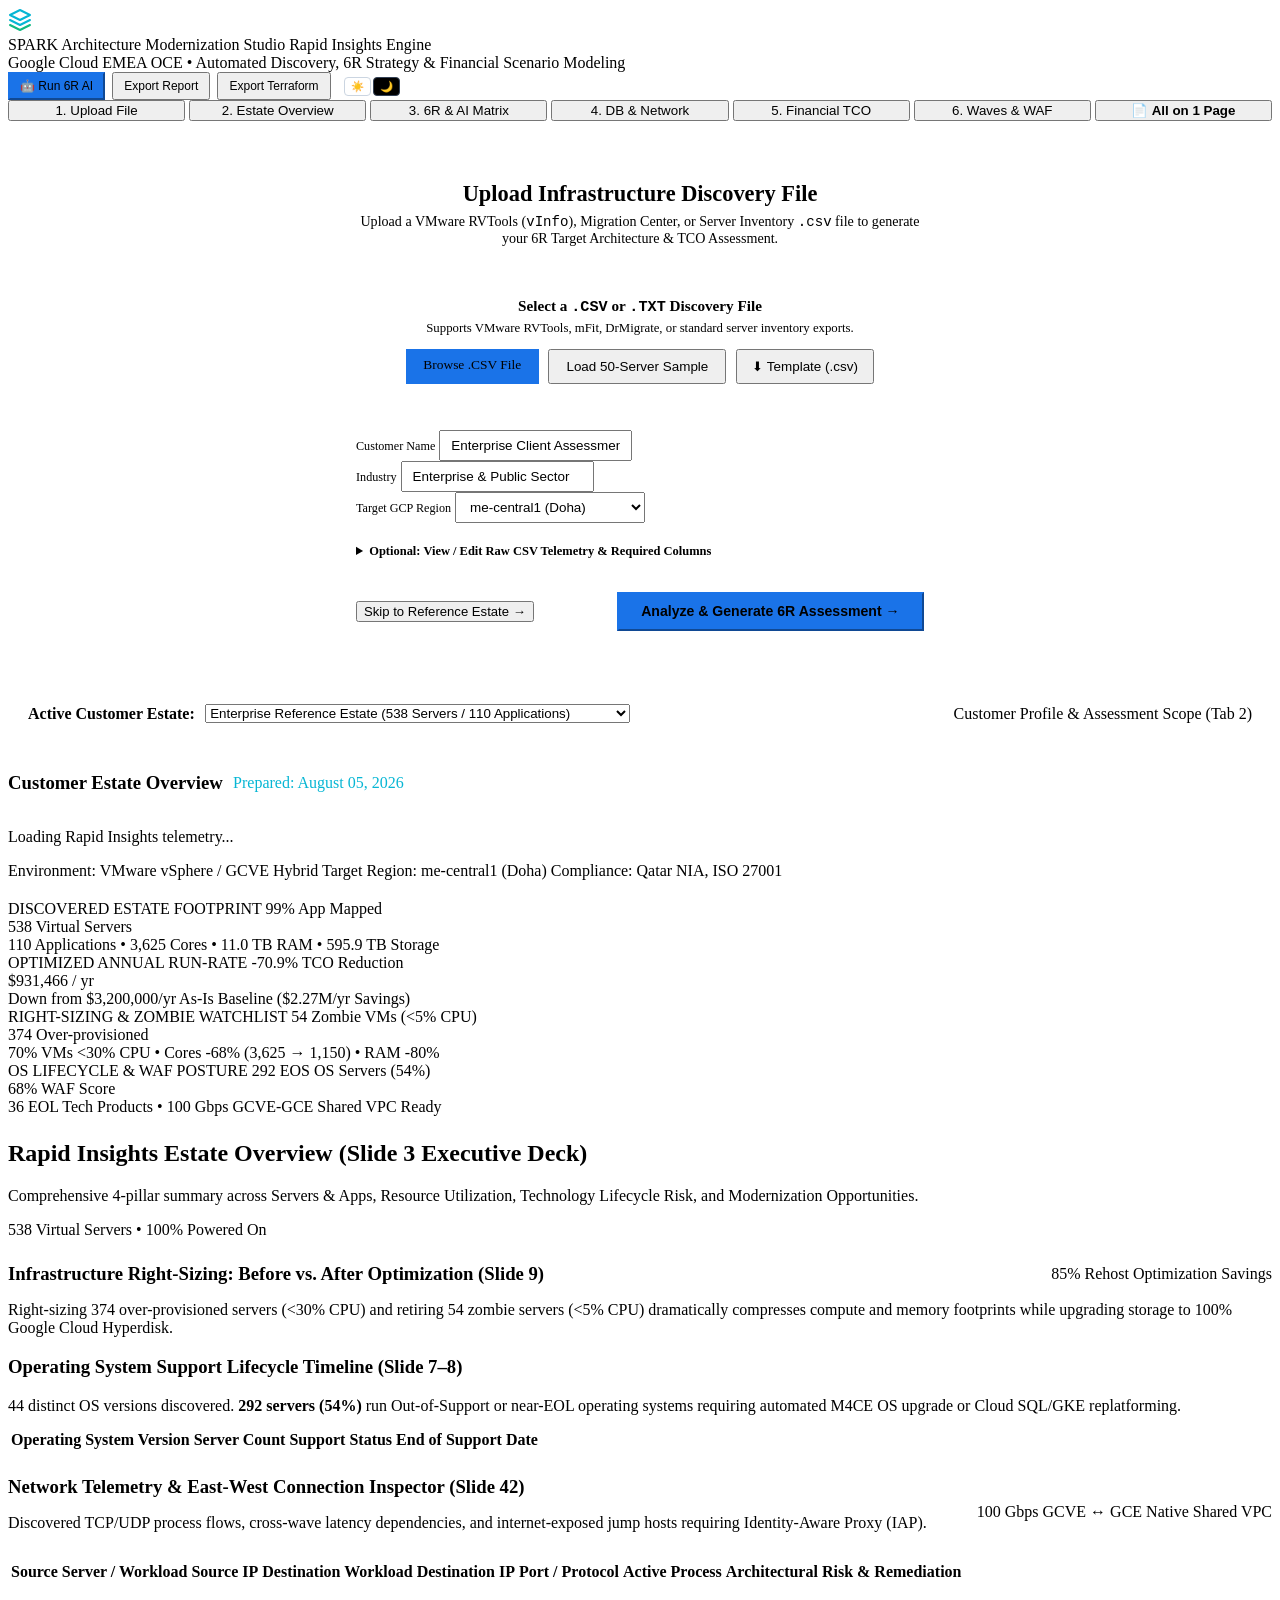
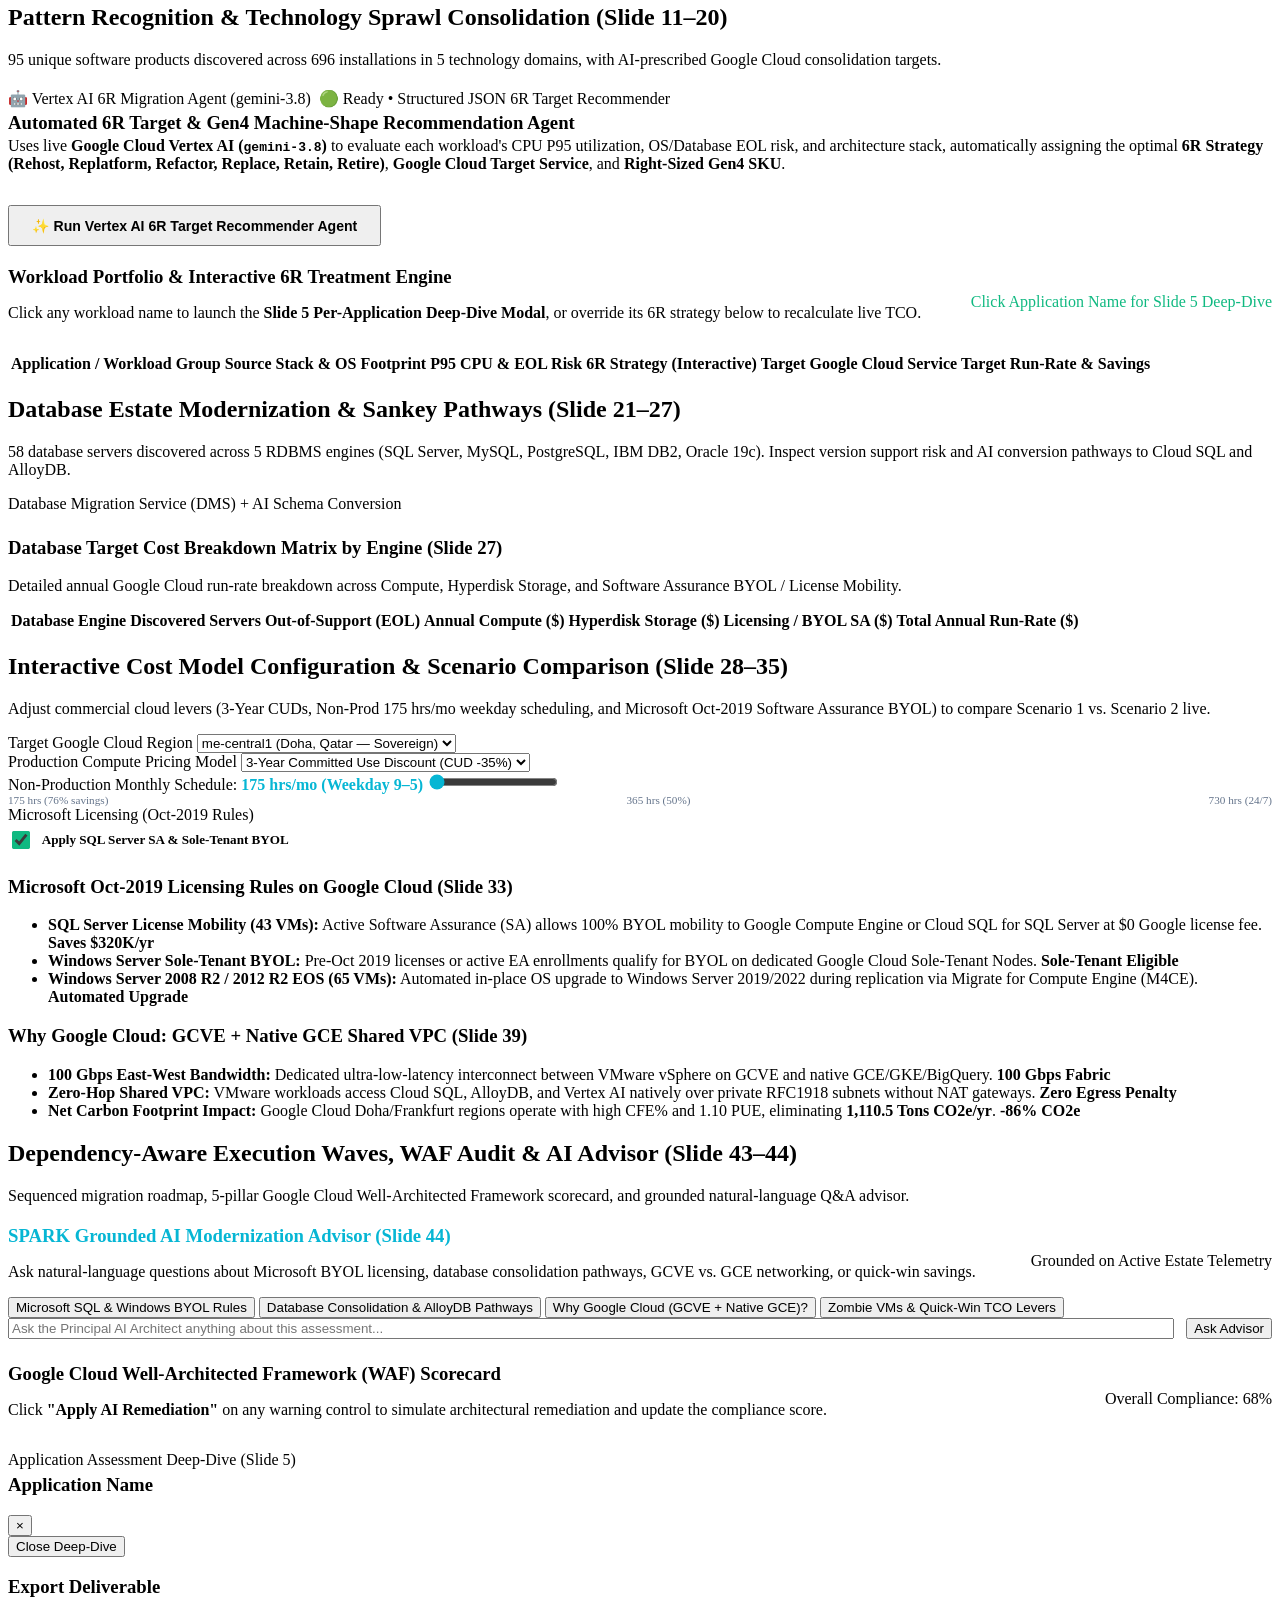
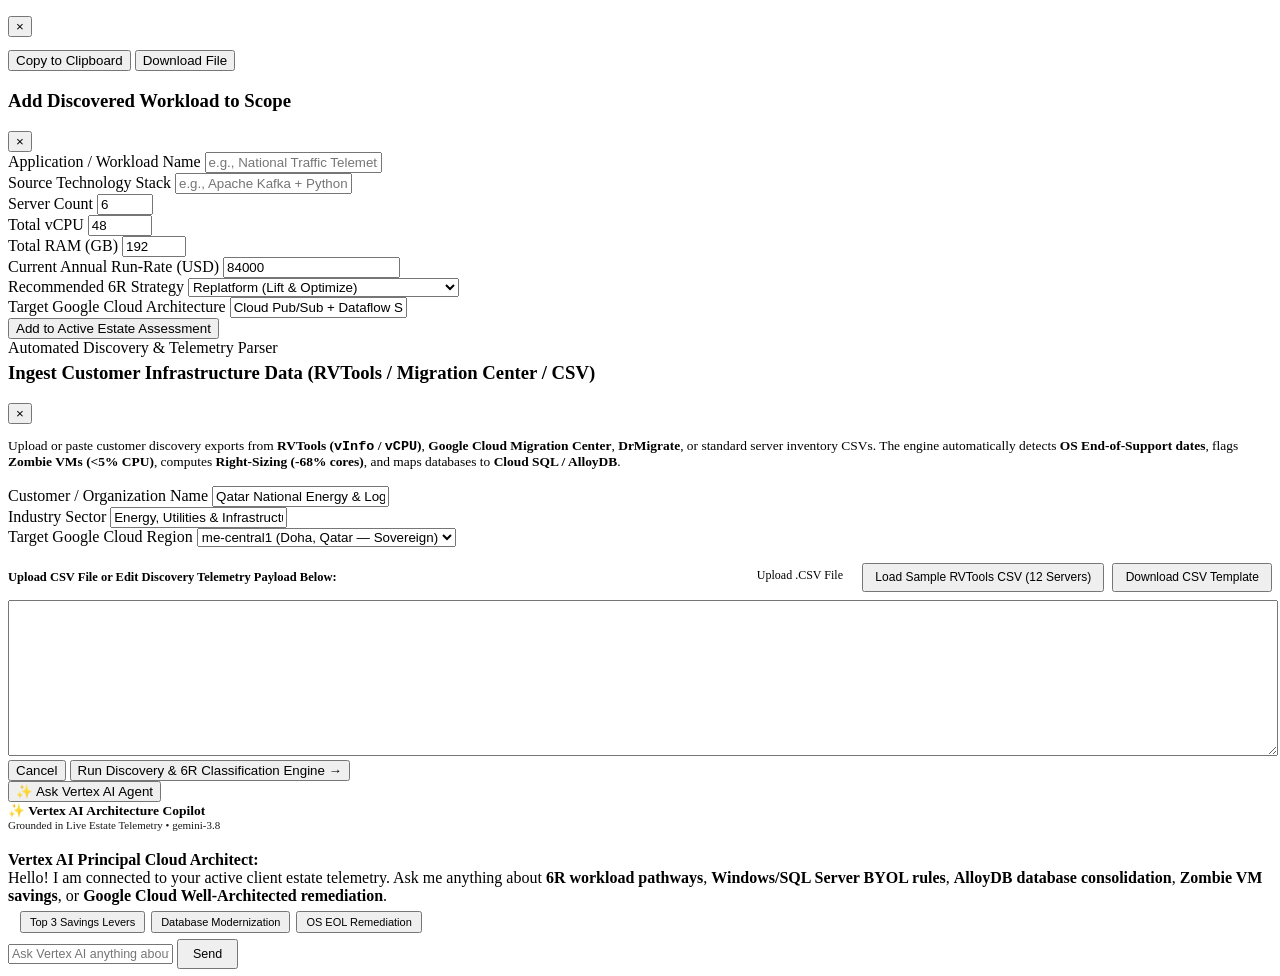
==== commit a0569401: "ui: white Google Sign-In template, compact top-right theme toggle, single-row tabs + 1-page view, an" ====
--- a/app/static/index.html
+++ b/app/static/index.html
@@ -29,149 +29,132 @@
       </div>
     </div>
 
-    <div class="header-controls">
-      <!-- White / Black Background Toggle -->
-      <div class="bg-customizer-group" title="Switch Website Background Between White and Black">
-        <span class="bg-customizer-label">&#127912; Background:</span>
-        <button type="button" class="bg-swatch-btn active" data-bgcolor="#ffffff" style="width:auto; height:auto; border-radius:4px; padding:3px 9px; font-size:11.5px; font-weight:600; background:#ffffff; color:#0f172a; border:1px solid #cbd5e1;" title="White Background (Default)">&#9728;&#65039; White</button>
-        <button type="button" class="bg-swatch-btn" data-bgcolor="#000000" style="width:auto; height:auto; border-radius:4px; padding:3px 9px; font-size:11.5px; font-weight:600; background:#000000; color:#f8fafc; border:1px solid #334155;" title="Black Background">&#127769; Black</button>
-      </div>
-
-      <button id="btn-header-ai-6r" class="btn btn-primary" style="background:linear-gradient(135deg,#0284c7,#2563eb);" title="Run Vertex AI 6R Target Recommender Agent across all workloads">
-        &#129302; Run AI 6R Agent
-      </button>
-      <button id="btn-ingest-data" class="btn btn-secondary" title="Open Discovery File Upload Modal">
-        &#128229; Quick Upload Modal
-      </button>
-      <button id="btn-add-workload" class="btn btn-secondary" title="Add custom discovered server/application">
-        + Add Workload
-      </button>
-      <button id="btn-export-md" class="btn btn-secondary" title="Export 44-Slide Rapid Insights Executive Report">
-        Export Rapid Insights MD
-      </button>
-      <button id="btn-export-tf" class="btn btn-primary" title="Export Google Cloud FastFabric Terraform IaC">
-        Export Terraform HCL
-      </button>
+    <div class="header-controls" style="display:flex; align-items:center; gap:0.45rem;">
+      <button id="btn-header-ai-6r" class="btn btn-primary" style="background:#1a73e8; border-color:#1a73e8; font-size:12px; padding:5px 10px;" title="Run Vertex AI 6R Target Recommender Agent">
+        &#129302; Run 6R AI
+      </button>
+      <button id="btn-export-md" class="btn btn-secondary" style="font-size:12px; padding:5px 10px;" title="Export Markdown Assessment Report">
+        Export Report
+      </button>
+      <button id="btn-export-tf" class="btn btn-secondary" style="font-size:12px; padding:5px 10px;" title="Export Google Cloud Foundation Fabric Terraform">
+        Export Terraform
+      </button>
+      <!-- Hidden utility triggers kept for JS compatibility -->
+      <button id="btn-ingest-data" style="display:none;" aria-hidden="true"></button>
+      <button id="btn-add-workload" style="display:none;" aria-hidden="true"></button>
+
+      <!-- Compact Background Toggle moved to the far Top Right -->
+      <div class="bg-customizer-group" style="display:inline-flex; align-items:center; gap:2px; padding:2px; background:var(--bg-elevated); border:1px solid var(--border-subtle); border-radius:6px; margin-left:4px;" title="Switch Theme (White / Black)">
+        <button type="button" class="bg-swatch-btn active" data-bgcolor="#ffffff" style="width:auto; height:auto; border-radius:4px; padding:2px 6px; font-size:10.5px; font-weight:600; background:#ffffff; color:#0f172a; border:1px solid #cbd5e1; cursor:pointer;" title="White Theme">&#9728;&#65039;</button>
+        <button type="button" class="bg-swatch-btn" data-bgcolor="#000000" style="width:auto; height:auto; border-radius:4px; padding:2px 6px; font-size:10.5px; font-weight:600; background:#000000; color:#f8fafc; border:1px solid #334155; cursor:pointer;" title="Black Theme">&#127769;</button>
+      </div>
     </div>
   </header>
 
-  <main class="main-container">
-    <!-- Interactive Navigation Tabs (Tab 1 = File Upload Landing Page; Tab 2 = Customer Name & Estate Overview) -->
-    <nav class="studio-tabs" role="tablist">
+  <main class="main-container" id="main-workspace-container">
+    <!-- Single-Row Navigation Bar: All 6 Tabs + Single-Page View Toggle Visible Together -->
+    <nav class="studio-tabs" role="tablist" style="display:grid; grid-template-columns:repeat(7, minmax(0, 1fr)); gap:4px; overflow:visible;">
       <button class="tab-btn active" data-tab="tab-upload" role="tab" aria-selected="true">
-        1. Load Discovery File (Start Here)
+        1. Upload File
       </button>
       <button class="tab-btn" data-tab="tab-overview" role="tab" aria-selected="false">
-        2. Customer Estate &amp; Infrastructure Overview
+        2. Estate Overview
       </button>
       <button class="tab-btn" data-tab="tab-domains" role="tab" aria-selected="false">
-        3. Technology Domains, Sprawl &amp; 6R Engine
+        3. 6R &amp; AI Matrix
       </button>
       <button class="tab-btn" data-tab="tab-databases" role="tab" aria-selected="false">
-        4. Databases Modernization &amp; Sankey Pathways
+        4. DB &amp; Network
       </button>
       <button class="tab-btn" data-tab="tab-scenarios" role="tab" aria-selected="false">
-        5. Financial Scenarios &amp; Cost Configurator
+        5. Financial TCO
       </button>
       <button class="tab-btn" data-tab="tab-waves-waf" role="tab" aria-selected="false">
-        6. Dependency Waves, WAF &amp; AI Advisor
+        6. Waves &amp; WAF
+      </button>
+      <button type="button" id="btn-toggle-single-page" class="tab-btn" style="color:var(--accent-blue); font-weight:700;" title="Show all tabs stacked on a single scrollable page">
+        &#128196; All on 1 Page
       </button>
     </nav>
 
     <!-- ======================================================================= -->
-    <!-- TAB 1 (FIRST PAGE): Dedicated File Upload & Specification View          -->
+    <!-- TAB 1 (MAIN PAGE): Minimal, Clean Google-Style File Upload Card         -->
     <!-- ======================================================================= -->
     <section id="tab-upload" class="tab-panel active" role="tabpanel">
-      <div style="max-width: 920px; margin: 1.5rem auto;">
-        <div class="card-panel" style="padding: 2.25rem; border: 2px solid var(--border-strong);">
-          <div style="text-align: center; margin-bottom: 1.75rem;">
-            <span class="badge-pill" style="font-size: 0.8rem; padding: 0.35rem 0.85rem;">Step 1 • Automated Infrastructure Discovery Ingestion</span>
-            <h1 style="font-size: 1.65rem; font-weight: 700; color: var(--text-primary); margin-top: 0.75rem; margin-bottom: 0.5rem;">
-              Please Load Your Infrastructure Discovery File to Begin
+      <div style="max-width: 640px; margin: 1.75rem auto;">
+        <div class="card-panel" style="padding: 2rem 2.25rem; border: 1px solid var(--border-subtle); border-radius: 12px; box-shadow: var(--shadow-sm);">
+          <div style="text-align: center; margin-bottom: 1.5rem;">
+            <h1 style="font-size: 1.4rem; font-weight: 600; color: var(--text-primary); margin: 0 0 0.4rem 0;">
+              Upload Infrastructure Discovery File
             </h1>
-            <p style="font-size: 0.95rem; color: var(--text-secondary); max-width: 720px; margin: 0 auto;">
-              Upload a discovery export file below to automatically analyze OS End-of-Support exposure, detect Zombie VMs (&lt;5% CPU), calculate compute right-sizing, and generate your customer's modernization report on <strong>Tab 2</strong>.
+            <p style="font-size: 0.88rem; color: var(--text-secondary); margin: 0;">
+              Upload a VMware RVTools (<code>vInfo</code>), Migration Center, or Server Inventory <code>.csv</code> file to generate your 6R Target Architecture &amp; TCO Assessment.
             </p>
           </div>
 
-          <!-- Clear Specification of Required File Type & Schema -->
-          <div style="background: var(--bg-elevated); border: 1px solid var(--border-strong); border-radius: var(--radius-md); padding: 1.25rem; margin-bottom: 1.5rem;">
-            <div style="font-weight: 700; font-size: 0.9rem; color: var(--accent-blue); margin-bottom: 0.5rem;">
-              &#128196; Required File Type &amp; Format Specifications:
+          <!-- Clean Minimal File Dropzone -->
+          <div id="page1-dropzone" style="border: 1.5px dashed var(--accent-blue); border-radius: 10px; padding: 1.6rem 1.25rem; text-align: center; background: var(--bg-elevated); margin-bottom: 1.25rem; cursor: pointer;">
+            <div style="font-size: 0.95rem; font-weight: 600; color: var(--text-primary); margin-bottom: 0.3rem;">
+              Select a <code>.CSV</code> or <code>.TXT</code> Discovery File
             </div>
-            <ul style="font-size: 0.84rem; color: var(--text-secondary); padding-left: 1.25rem; line-height: 1.65; margin-bottom: 0.75rem;">
-              <li><strong>Required File Format:</strong> <code>.CSV</code> (Comma-Separated Values) or <code>.TXT</code> (UTF-8 encoded, up to <code>10 MB</code>).</li>
-              <li><strong>Supported Discovery Tools:</strong>
-                <strong>VMware RVTools</strong> (<code>vInfo</code> / <code>vCPU</code> export),
-                <strong>Google Cloud Migration Center</strong> (Server Asset CSV),
-                <strong>DrMigrate</strong>, or standard server inventory spreadsheets.
-              </li>
-              <li><strong>Required CSV Columns:</strong>
-                <code style="font-family: var(--font-mono); font-size: 0.78rem; background: var(--bg-canvas); padding: 2px 6px; border-radius: 4px; border: 1px solid var(--border-subtle);">
-                  VM_Name, Application, OS_Version, vCPU, Memory_GB, Storage_TB, CPU_P95_Pct, Environment, Database_Engine, Software_Stack, Annual_Cost_USD
-                </code>
-              </li>
-            </ul>
-            <div style="display: flex; gap: 0.65rem; flex-wrap: wrap;">
-              <button type="button" id="page1-btn-download-template" class="btn btn-secondary" style="font-size: 0.78rem;">
-                &#11015; Download 50-Server RVTools .CSV Example
+            <div id="page1-file-status" style="font-size: 0.8rem; color: var(--text-muted); margin-bottom: 0.85rem;">
+              Supports VMware RVTools, mFit, DrMigrate, or standard server inventory exports.
+            </div>
+            <div style="display:flex; justify-content:center; gap:0.6rem; flex-wrap:wrap;">
+              <label class="btn btn-primary" style="cursor: pointer; background:#1a73e8; border-color:#1a73e8; padding: 0.5rem 1.1rem; font-size: 0.84rem;">
+                Browse .CSV File
+                <input type="file" id="page1-file-input" accept=".csv,.txt" style="display: none;">
+              </label>
+              <button type="button" id="page1-btn-load-sample" class="btn btn-secondary" style="font-size: 0.84rem; padding: 0.5rem 1rem;">
+                Load 50-Server Sample
               </button>
-              <button type="button" id="page1-btn-load-sample" class="btn btn-secondary" style="font-size: 0.78rem;">
-                &#9889; Load 50-Server RVTools Discovery File (12 Apps)
+              <button type="button" id="page1-btn-download-template" class="btn btn-secondary" style="font-size: 0.84rem; padding: 0.5rem 0.9rem;">
+                &#11015; Template (.csv)
               </button>
             </div>
           </div>
 
-          <!-- Drag & Drop / File Picker Box -->
-          <div id="page1-dropzone" style="border: 2px dashed var(--accent-blue); border-radius: var(--radius-md); padding: 2rem; text-align: center; background: var(--bg-canvas); margin-bottom: 1.5rem; cursor: pointer; transition: background 0.15s ease;">
-            <div style="font-size: 2.2rem; margin-bottom: 0.5rem;">&#128193;</div>
-            <div style="font-size: 1.05rem; font-weight: 700; color: var(--text-primary); margin-bottom: 0.35rem;">
-              Click to Select a <code>.CSV</code> or <code>.TXT</code> Discovery File, or Drag &amp; Drop Here
-            </div>
-            <div id="page1-file-status" style="font-size: 0.82rem; color: var(--text-muted); margin-bottom: 0.9rem;">
-              No file loaded yet — select a local <code>.csv</code> / <code>.txt</code> export or click "Load Sample Discovery File" above.
-            </div>
-            <label class="btn btn-primary" style="cursor: pointer; display: inline-block; padding: 0.55rem 1.25rem; font-size: 0.88rem;">
-              Browse &amp; Load Discovery File (.CSV / .TXT)
-              <input type="file" id="page1-file-input" accept=".csv,.txt" style="display: none;">
-            </label>
-          </div>
-
-          <!-- Target Region & Customer Metadata for the Uploaded File -->
-          <div class="form-row" style="margin-bottom: 1rem;">
+          <!-- Compact 3-Column Assessment Scope -->
+          <div class="form-row" style="margin-bottom: 1rem; gap: 0.75rem;">
             <div class="form-field">
-              <label for="page1-client-name">Customer / Organization Name (Displayed on Tab 2)</label>
-              <input type="text" id="page1-client-name" placeholder="Enter Customer Organization Name..." value="Enterprise Client Assessment" class="form-input">
+              <label for="page1-client-name" style="font-size:0.76rem;">Customer Name</label>
+              <input type="text" id="page1-client-name" value="Enterprise Client Assessment" class="form-input" style="padding:6px 10px; font-size:0.84rem;">
             </div>
             <div class="form-field">
-              <label for="page1-industry">Industry Sector</label>
-              <input type="text" id="page1-industry" value="Enterprise &amp; Public Sector" class="form-input">
+              <label for="page1-industry" style="font-size:0.76rem;">Industry</label>
+              <input type="text" id="page1-industry" value="Enterprise &amp; Public Sector" class="form-input" style="padding:6px 10px; font-size:0.84rem;">
             </div>
             <div class="form-field">
-              <label for="page1-region">Target Google Cloud Region</label>
-              <select id="page1-region" class="select-input">
-                <option value="me-central1 (Doha, Qatar)" selected>me-central1 (Doha, Qatar — Sovereign)</option>
-                <option value="europe-west1 (Belgium)">europe-west1 (Belgium, EU)</option>
-                <option value="europe-west3 (Frankfurt, Germany)">europe-west3 (Frankfurt, Germany)</option>
-                <option value="europe-west2 (London, UK)">europe-west2 (London, UK)</option>
-                <option value="us-central1 (Iowa, USA)">us-central1 (Iowa, USA)</option>
+              <label for="page1-region" style="font-size:0.76rem;">Target GCP Region</label>
+              <select id="page1-region" class="select-input" style="padding:6px 10px; font-size:0.84rem;">
+                <option value="me-central1 (Doha, Qatar)" selected>me-central1 (Doha)</option>
+                <option value="europe-west1 (Belgium)">europe-west1 (Belgium)</option>
+                <option value="europe-west3 (Frankfurt, Germany)">europe-west3 (Frankfurt)</option>
+                <option value="europe-west2 (London, UK)">europe-west2 (London)</option>
+                <option value="us-central1 (Iowa, USA)">us-central1 (Iowa)</option>
               </select>
             </div>
           </div>
 
-          <div style="margin-bottom: 1.25rem;">
-            <label for="page1-csv-text" style="display:block; font-size:0.78rem; font-weight:600; color:var(--text-secondary); margin-bottom:0.4rem;">
-              Loaded Discovery File Content Preview (Editable CSV Telemetry):
-            </label>
-            <textarea id="page1-csv-text" rows="7" class="code-preview" placeholder="Paste or load a .CSV file with columns: VM_Name,Application,OS_Version,vCPU,Memory_GB,Storage_TB,CPU_P95_Pct,Environment,Database_Engine,Software_Stack,Annual_Cost_USD" style="width:100%; font-family:var(--font-mono); font-size:0.76rem; resize:vertical;"></textarea>
-          </div>
-
-          <div style="display: flex; justify-content: flex-end; gap: 0.75rem; align-items: center;">
-            <button type="button" id="page1-btn-skip-to-tab2" class="btn btn-secondary" style="font-size: 0.85rem;">
-              View Pre-Loaded Reference Estates on Tab 2 &rarr;
+          <!-- Optional Collapsible Preview so main page stays ultra-minimal -->
+          <details style="margin-bottom: 1.25rem; font-size: 0.78rem; color: var(--text-secondary);">
+            <summary style="cursor: pointer; font-weight: 600; padding: 0.3rem 0;">
+              Optional: View / Edit Raw CSV Telemetry &amp; Required Columns
+            </summary>
+            <div style="margin-top: 0.5rem;">
+              <div style="font-size: 0.74rem; color: var(--text-muted); margin-bottom: 0.35rem;">
+                Columns: <code>VM_Name, Application, OS_Version, vCPU, Memory_GB, Storage_TB, CPU_P95_Pct, Environment, Database_Engine, Software_Stack, Annual_Cost_USD</code>
+              </div>
+              <textarea id="page1-csv-text" rows="5" class="code-preview" style="width:100%; font-family:var(--font-mono); font-size:0.74rem; resize:vertical;"></textarea>
+            </div>
+          </details>
+
+          <div style="display: flex; justify-content: space-between; align-items: center; gap: 0.75rem; padding-top: 0.5rem; border-top: 1px solid var(--border-subtle);">
+            <button type="button" id="page1-btn-skip-to-tab2" class="btn btn-secondary" style="font-size: 0.82rem;">
+              Skip to Reference Estate &rarr;
             </button>
-            <button type="button" id="page1-btn-submit-upload" class="btn btn-primary" style="padding: 0.65rem 1.5rem; font-size: 0.92rem; font-weight: 700;">
-              &#128640; Analyze Loaded File &amp; Open Customer Report (Tab 2) &rarr;
+            <button type="button" id="page1-btn-submit-upload" class="btn btn-primary" style="background:#1a73e8; border-color:#1a73e8; padding: 0.6rem 1.4rem; font-size: 0.88rem; font-weight: 600;">
+              Analyze &amp; Generate 6R Assessment &rarr;
             </button>
           </div>
         </div>
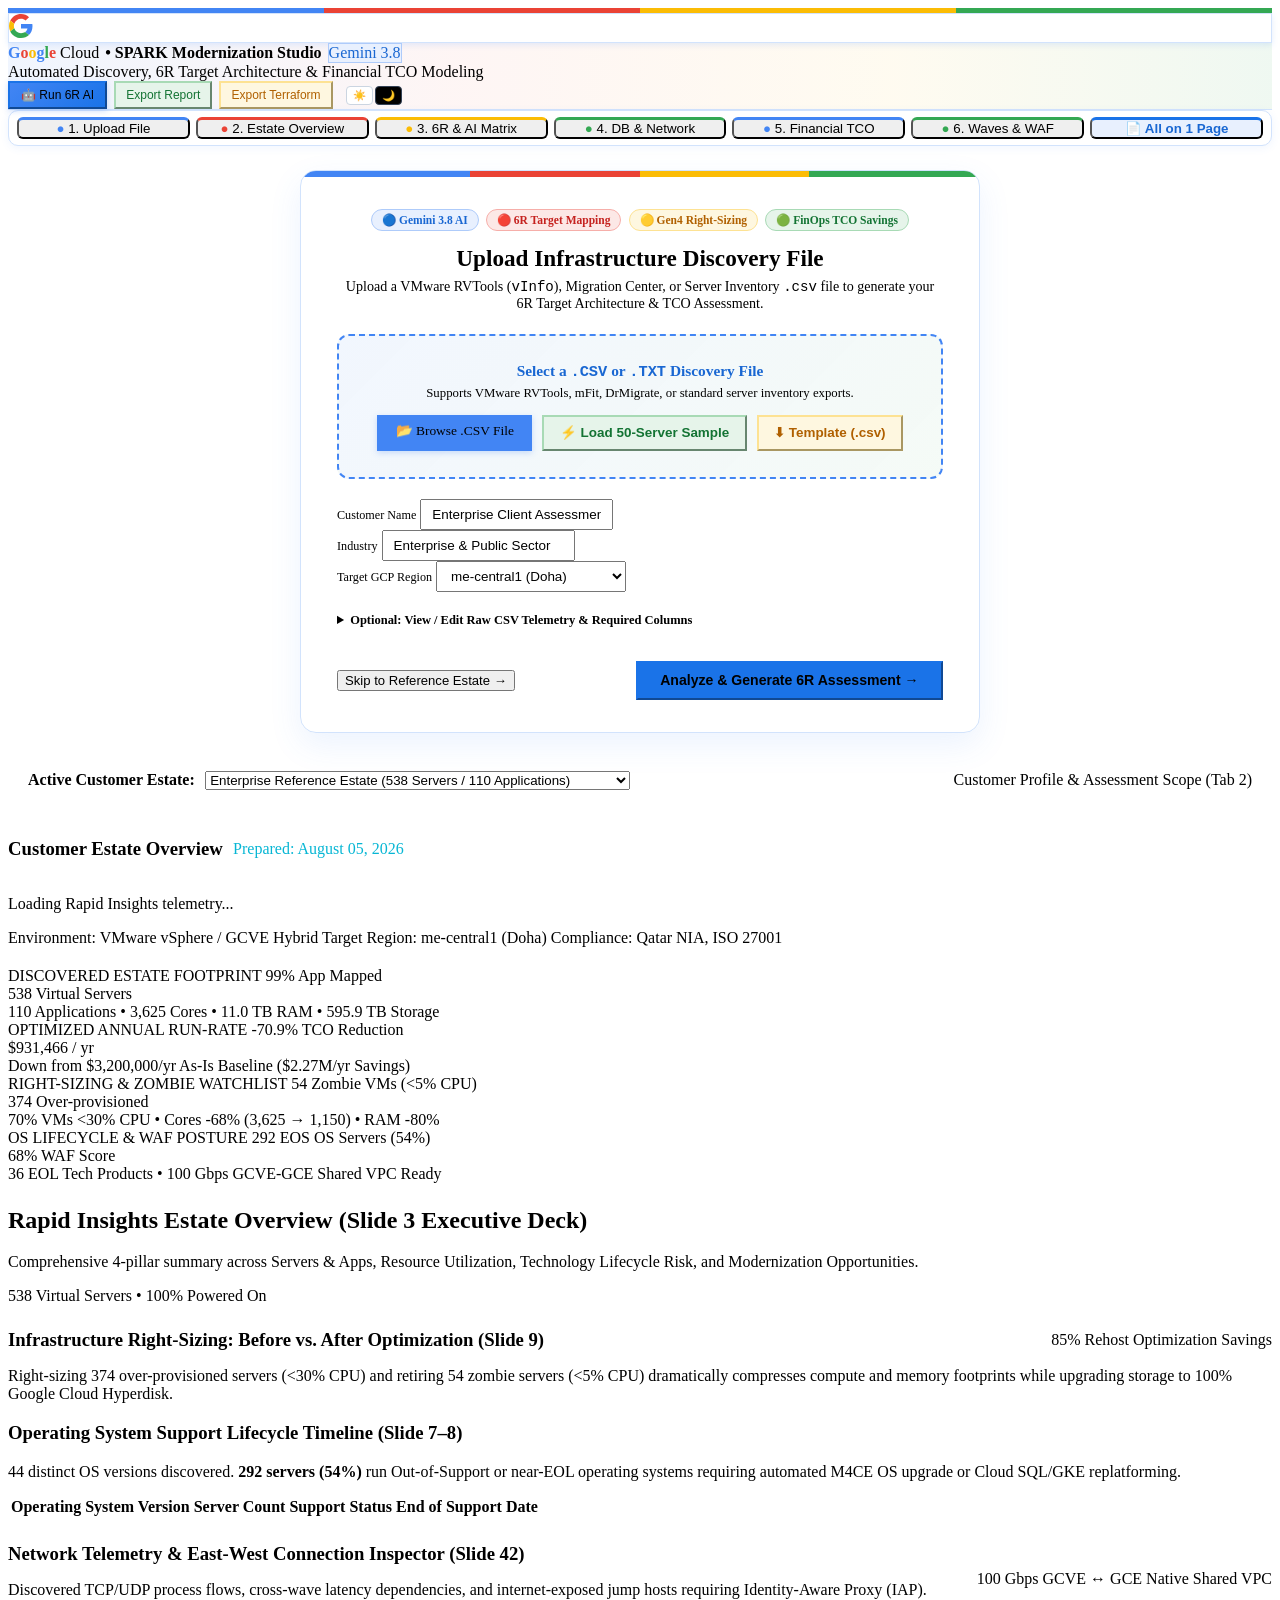
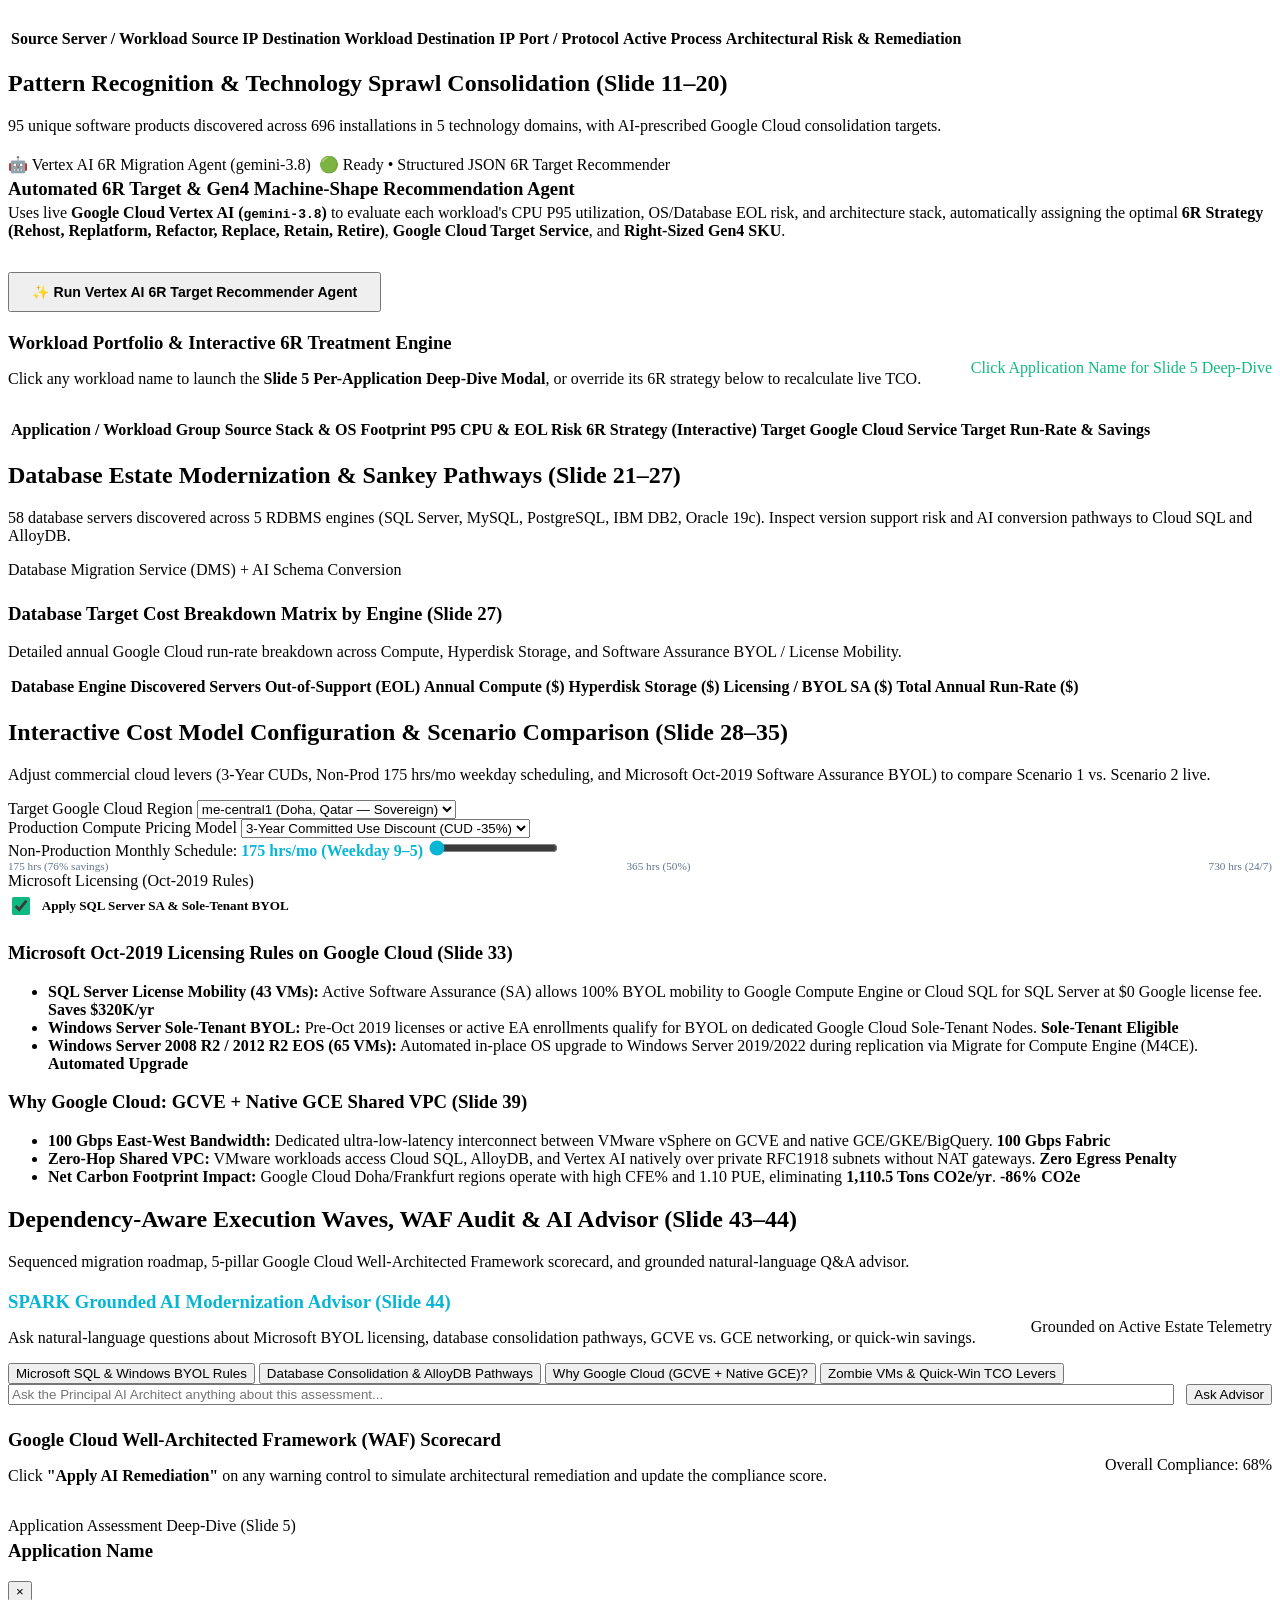
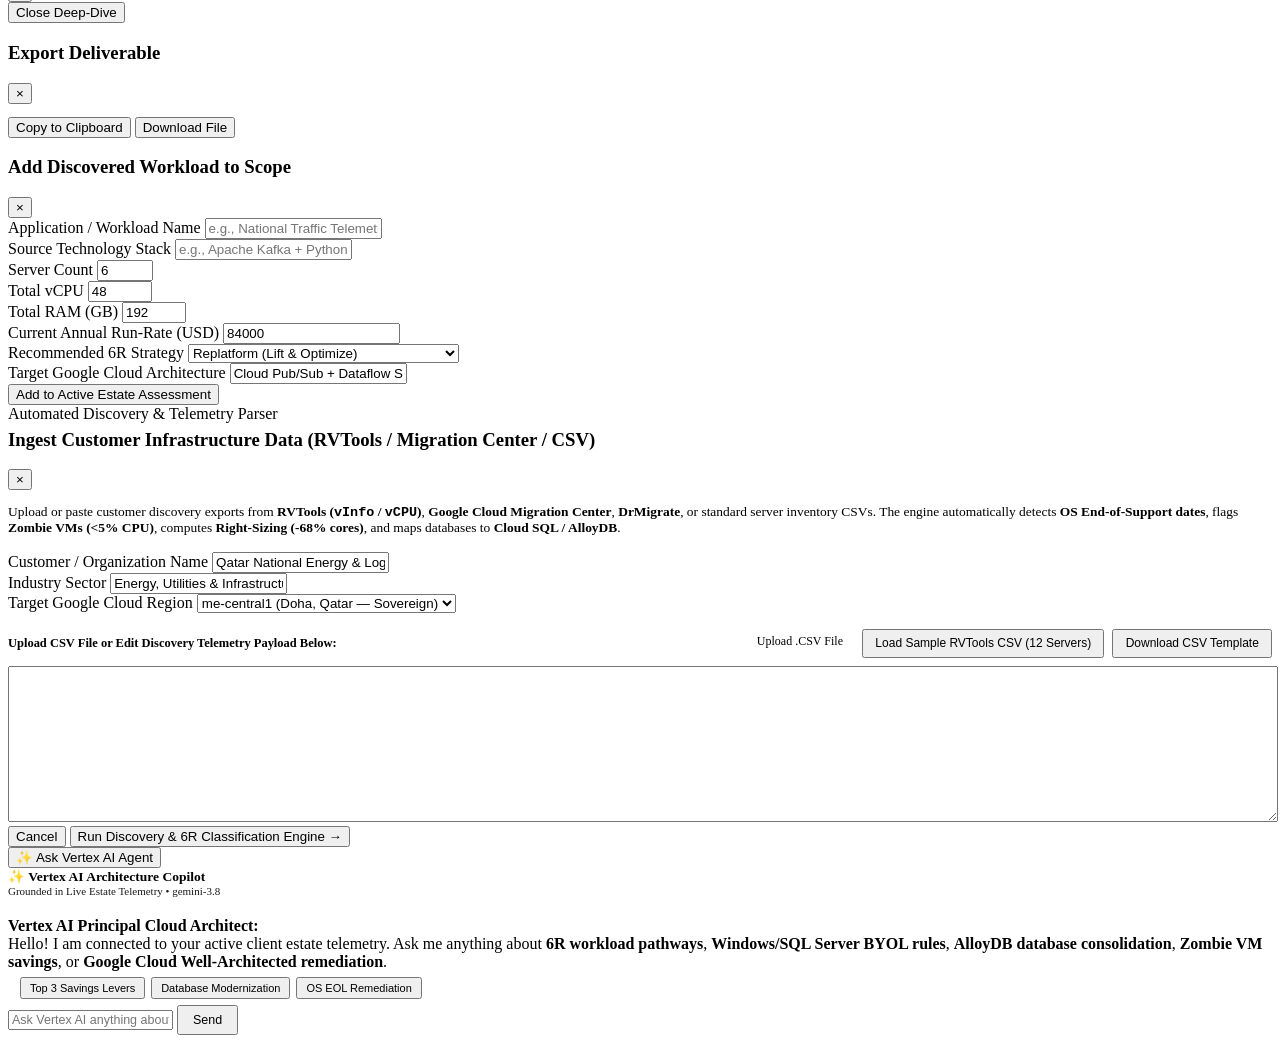
==== commit d8fa75ae: "feat(ui): add vibrant Google 4-color brand palette across login, header, tabs, and upload page" ====
--- a/app/static/index.html
+++ b/app/static/index.html
@@ -10,109 +10,125 @@
   <link rel="stylesheet" href="/static/styles.css">
 </head>
 <body>
+  <!-- Google 4-Color Top Brand Ribbon -->
+  <div style="height:5px; width:100%; background:linear-gradient(90deg, #4285F4 0% 25%, #EA4335 25% 50%, #FBBC05 50% 75%, #34A853 75% 100%); position:sticky; top:0; z-index:1001;"></div>
+
   <!-- Sticky Executive Top Navigation -->
-  <header class="app-header">
+  <header class="app-header" style="border-bottom: 1px solid #d2e3fc; background: linear-gradient(90deg, rgba(66,133,244,0.08) 0%, rgba(234,67,53,0.05) 35%, rgba(251,188,5,0.06) 70%, rgba(52,168,83,0.08) 100%);">
     <div class="brand-cluster">
-      <div class="brand-logo" aria-hidden="true">
-        <svg width="24" height="24" viewBox="0 0 24 24" fill="none">
-          <path d="M12 2L2 7L12 12L22 7L12 2Z" stroke="#06b6d4" stroke-width="2" stroke-linecap="round" stroke-linejoin="round"/>
-          <path d="M2 17L12 22L22 17" stroke="#10b981" stroke-width="2" stroke-linecap="round" stroke-linejoin="round"/>
-          <path d="M2 12L12 17L22 12" stroke="#06b6d4" stroke-width="2" stroke-linecap="round" stroke-linejoin="round"/>
+      <div class="brand-logo" aria-hidden="true" style="background:#ffffff; border:1px solid #d2e3fc; box-shadow:0 2px 6px rgba(66,133,244,0.15);">
+        <svg width="24" height="24" viewBox="0 0 48 48">
+          <path fill="#EA4335" d="M24 9.5c3.54 0 6.71 1.22 9.21 3.6l6.85-6.85C35.9 2.38 30.47 0 24 0 14.62 0 6.51 5.38 2.56 13.22l7.98 6.19C12.43 13.72 17.74 9.5 24 9.5z"/>
+          <path fill="#4285F4" d="M46.98 24.55c0-1.57-.15-3.09-.38-4.55H24v9.02h12.94c-.58 2.96-2.26 5.48-4.78 7.18l7.73 6c4.51-4.18 7.09-10.36 7.09-17.65z"/>
+          <path fill="#FBBC05" d="M10.53 28.59c-.48-1.45-.76-2.99-.76-4.59s.27-3.14.76-4.59l-7.98-6.19C.92 16.46 0 20.12 0 24c0 3.88.92 7.54 2.56 10.78l7.97-6.19z"/>
+          <path fill="#34A853" d="M24 48c6.48 0 11.93-2.13 15.89-5.81l-7.73-6c-2.15 1.45-4.92 2.3-8.16 2.3-6.26 0-11.57-4.22-13.47-9.91l-7.98 6.19C6.51 42.62 14.62 48 24 48z"/>
         </svg>
       </div>
       <div>
-        <div class="brand-title">
-          SPARK Architecture Modernization Studio
-          <span class="badge-pill">Rapid Insights Engine</span>
-        </div>
-        <div class="brand-subtitle">Google Cloud EMEA OCE • Automated Discovery, 6R Strategy & Financial Scenario Modeling</div>
+        <div class="brand-title" style="display:flex; align-items:center; gap:6px;">
+          <span><b style="color:#4285F4">G</b><b style="color:#EA4335">o</b><b style="color:#FBBC05">o</b><b style="color:#4285F4">g</b><b style="color:#34A853">l</b><b style="color:#EA4335">e</b> Cloud</span>
+          <span style="color:var(--text-primary); font-weight:700;">&bull; SPARK Modernization Studio</span>
+          <span class="badge-pill" style="background:#e8f0fe; color:#1967d2; border:1px solid #aecbfa;">Gemini 3.8</span>
+        </div>
+        <div class="brand-subtitle">Automated Discovery, 6R Target Architecture &amp; Financial TCO Modeling</div>
       </div>
     </div>
 
     <div class="header-controls" style="display:flex; align-items:center; gap:0.45rem;">
-      <button id="btn-header-ai-6r" class="btn btn-primary" style="background:#1a73e8; border-color:#1a73e8; font-size:12px; padding:5px 10px;" title="Run Vertex AI 6R Target Recommender Agent">
+      <button id="btn-header-ai-6r" class="btn btn-primary" style="background:linear-gradient(135deg, #4285F4, #1a73e8); border-color:#1a73e8; font-size:12px; padding:5px 11px; box-shadow:0 2px 6px rgba(66,133,244,0.25);" title="Run Vertex AI 6R Target Recommender Agent">
         &#129302; Run 6R AI
       </button>
-      <button id="btn-export-md" class="btn btn-secondary" style="font-size:12px; padding:5px 10px;" title="Export Markdown Assessment Report">
+      <button id="btn-export-md" class="btn btn-secondary" style="font-size:12px; padding:5px 10px; border-color:#a8dab5; background:#e6f4ea; color:#137333;" title="Export Markdown Assessment Report">
         Export Report
       </button>
-      <button id="btn-export-tf" class="btn btn-secondary" style="font-size:12px; padding:5px 10px;" title="Export Google Cloud Foundation Fabric Terraform">
+      <button id="btn-export-tf" class="btn btn-secondary" style="font-size:12px; padding:5px 10px; border-color:#fde293; background:#fef7e0; color:#b06000;" title="Export Google Cloud Foundation Fabric Terraform">
         Export Terraform
       </button>
-      <!-- Hidden utility triggers kept for JS compatibility -->
       <button id="btn-ingest-data" style="display:none;" aria-hidden="true"></button>
       <button id="btn-add-workload" style="display:none;" aria-hidden="true"></button>
 
       <!-- Compact Background Toggle moved to the far Top Right -->
       <div class="bg-customizer-group" style="display:inline-flex; align-items:center; gap:2px; padding:2px; background:var(--bg-elevated); border:1px solid var(--border-subtle); border-radius:6px; margin-left:4px;" title="Switch Theme (White / Black)">
-        <button type="button" class="bg-swatch-btn active" data-bgcolor="#ffffff" style="width:auto; height:auto; border-radius:4px; padding:2px 6px; font-size:10.5px; font-weight:600; background:#ffffff; color:#0f172a; border:1px solid #cbd5e1; cursor:pointer;" title="White Theme">&#9728;&#65039;</button>
-        <button type="button" class="bg-swatch-btn" data-bgcolor="#000000" style="width:auto; height:auto; border-radius:4px; padding:2px 6px; font-size:10.5px; font-weight:600; background:#000000; color:#f8fafc; border:1px solid #334155; cursor:pointer;" title="Black Theme">&#127769;</button>
+        <button type="button" class="bg-swatch-btn active" data-bgcolor="#ffffff" style="width:auto; height:auto; border-radius:4px; padding:2px 6px; font-size:10.5px; font-weight:600; background:#ffffff; color:#0f172a; border:1px solid #cbd5e1; cursor:pointer;" title="Light Google Theme">&#9728;&#65039;</button>
+        <button type="button" class="bg-swatch-btn" data-bgcolor="#000000" style="width:auto; height:auto; border-radius:4px; padding:2px 6px; font-size:10.5px; font-weight:600; background:#000000; color:#f8fafc; border:1px solid #334155; cursor:pointer;" title="Dark Theme">&#127769;</button>
       </div>
     </div>
   </header>
 
   <main class="main-container" id="main-workspace-container">
-    <!-- Single-Row Navigation Bar: All 6 Tabs + Single-Page View Toggle Visible Together -->
-    <nav class="studio-tabs" role="tablist" style="display:grid; grid-template-columns:repeat(7, minmax(0, 1fr)); gap:4px; overflow:visible;">
-      <button class="tab-btn active" data-tab="tab-upload" role="tab" aria-selected="true">
-        1. Upload File
-      </button>
-      <button class="tab-btn" data-tab="tab-overview" role="tab" aria-selected="false">
-        2. Estate Overview
-      </button>
-      <button class="tab-btn" data-tab="tab-domains" role="tab" aria-selected="false">
-        3. 6R &amp; AI Matrix
-      </button>
-      <button class="tab-btn" data-tab="tab-databases" role="tab" aria-selected="false">
-        4. DB &amp; Network
-      </button>
-      <button class="tab-btn" data-tab="tab-scenarios" role="tab" aria-selected="false">
-        5. Financial TCO
-      </button>
-      <button class="tab-btn" data-tab="tab-waves-waf" role="tab" aria-selected="false">
-        6. Waves &amp; WAF
-      </button>
-      <button type="button" id="btn-toggle-single-page" class="tab-btn" style="color:var(--accent-blue); font-weight:700;" title="Show all tabs stacked on a single scrollable page">
+    <!-- Single-Row Google Color-Coded Navigation Bar: All 6 Tabs + Single-Page View Toggle -->
+    <nav class="studio-tabs" role="tablist" style="display:grid; grid-template-columns:repeat(7, minmax(0, 1fr)); gap:6px; overflow:visible; background:#ffffff; padding:6px 8px; border-radius:10px; border:1px solid #d2e3fc; box-shadow:0 2px 8px rgba(66,133,244,0.08);">
+      <button class="tab-btn active" data-tab="tab-upload" role="tab" aria-selected="true" style="border-top:3px solid #4285F4; border-radius:6px;">
+        <span style="color:#4285F4;">&#9679;</span> 1. Upload File
+      </button>
+      <button class="tab-btn" data-tab="tab-overview" role="tab" aria-selected="false" style="border-top:3px solid #EA4335; border-radius:6px;">
+        <span style="color:#EA4335;">&#9679;</span> 2. Estate Overview
+      </button>
+      <button class="tab-btn" data-tab="tab-domains" role="tab" aria-selected="false" style="border-top:3px solid #FBBC05; border-radius:6px;">
+        <span style="color:#FBBC05;">&#9679;</span> 3. 6R &amp; AI Matrix
+      </button>
+      <button class="tab-btn" data-tab="tab-databases" role="tab" aria-selected="false" style="border-top:3px solid #34A853; border-radius:6px;">
+        <span style="color:#34A853;">&#9679;</span> 4. DB &amp; Network
+      </button>
+      <button class="tab-btn" data-tab="tab-scenarios" role="tab" aria-selected="false" style="border-top:3px solid #4285F4; border-radius:6px;">
+        <span style="color:#4285F4;">&#9679;</span> 5. Financial TCO
+      </button>
+      <button class="tab-btn" data-tab="tab-waves-waf" role="tab" aria-selected="false" style="border-top:3px solid #34A853; border-radius:6px;">
+        <span style="color:#34A853;">&#9679;</span> 6. Waves &amp; WAF
+      </button>
+      <button type="button" id="btn-toggle-single-page" class="tab-btn" style="background:#e8f0fe; color:#1967d2; border-top:3px solid #1a73e8; border-radius:6px; font-weight:700;" title="Show all tabs stacked on a single scrollable page">
         &#128196; All on 1 Page
       </button>
     </nav>
 
     <!-- ======================================================================= -->
-    <!-- TAB 1 (MAIN PAGE): Minimal, Clean Google-Style File Upload Card         -->
+    <!-- TAB 1 (MAIN PAGE): Colorful Google-Branded Minimal File Upload Card     -->
     <!-- ======================================================================= -->
     <section id="tab-upload" class="tab-panel active" role="tabpanel">
-      <div style="max-width: 640px; margin: 1.75rem auto;">
-        <div class="card-panel" style="padding: 2rem 2.25rem; border: 1px solid var(--border-subtle); border-radius: 12px; box-shadow: var(--shadow-sm);">
-          <div style="text-align: center; margin-bottom: 1.5rem;">
-            <h1 style="font-size: 1.4rem; font-weight: 600; color: var(--text-primary); margin: 0 0 0.4rem 0;">
-              Upload Infrastructure Discovery File
-            </h1>
-            <p style="font-size: 0.88rem; color: var(--text-secondary); margin: 0;">
-              Upload a VMware RVTools (<code>vInfo</code>), Migration Center, or Server Inventory <code>.csv</code> file to generate your 6R Target Architecture &amp; TCO Assessment.
-            </p>
-          </div>
-
-          <!-- Clean Minimal File Dropzone -->
-          <div id="page1-dropzone" style="border: 1.5px dashed var(--accent-blue); border-radius: 10px; padding: 1.6rem 1.25rem; text-align: center; background: var(--bg-elevated); margin-bottom: 1.25rem; cursor: pointer;">
-            <div style="font-size: 0.95rem; font-weight: 600; color: var(--text-primary); margin-bottom: 0.3rem;">
-              Select a <code>.CSV</code> or <code>.TXT</code> Discovery File
+      <div style="max-width: 680px; margin: 1.5rem auto;">
+        <div class="card-panel" style="padding: 0; border: 1px solid #d2e3fc; border-radius: 16px; overflow: hidden; box-shadow: 0 12px 32px rgba(66,133,244,0.10);">
+          <!-- 4-Color Google Card Header Stripe -->
+          <div style="height: 6px; background: linear-gradient(90deg, #4285F4 0% 25%, #EA4335 25% 50%, #FBBC05 50% 75%, #34A853 75% 100%);"></div>
+
+          <div style="padding: 2rem 2.25rem;">
+            <div style="text-align: center; margin-bottom: 1.35rem;">
+              <!-- 4-Color Google Feature Pills -->
+              <div style="display:flex; justify-content:center; gap:0.45rem; flex-wrap:wrap; margin-bottom:0.85rem;">
+                <span style="background:#e8f0fe; color:#1967d2; border:1px solid #aecbfa; font-size:0.72rem; font-weight:700; padding:3px 10px; border-radius:999px;">&#128309; Gemini 3.8 AI</span>
+                <span style="background:#fce8e6; color:#c5221f; border:1px solid #f6aea9; font-size:0.72rem; font-weight:700; padding:3px 10px; border-radius:999px;">&#128308; 6R Target Mapping</span>
+                <span style="background:#fef7e0; color:#b06000; border:1px solid #fde293; font-size:0.72rem; font-weight:700; padding:3px 10px; border-radius:999px;">&#128993; Gen4 Right-Sizing</span>
+                <span style="background:#e6f4ea; color:#137333; border:1px solid #a8dab5; font-size:0.72rem; font-weight:700; padding:3px 10px; border-radius:999px;">&#128994; FinOps TCO Savings</span>
+              </div>
+
+              <h1 style="font-size: 1.45rem; font-weight: 700; color: var(--text-primary); margin: 0 0 0.4rem 0;">
+                Upload Infrastructure Discovery File
+              </h1>
+              <p style="font-size: 0.88rem; color: var(--text-secondary); margin: 0;">
+                Upload a VMware RVTools (<code>vInfo</code>), Migration Center, or Server Inventory <code>.csv</code> file to generate your 6R Target Architecture &amp; TCO Assessment.
+              </p>
             </div>
-            <div id="page1-file-status" style="font-size: 0.8rem; color: var(--text-muted); margin-bottom: 0.85rem;">
-              Supports VMware RVTools, mFit, DrMigrate, or standard server inventory exports.
+
+            <!-- Tinted Google Blue/Green Dropzone -->
+            <div id="page1-dropzone" style="border: 2px dashed #4285F4; border-radius: 12px; padding: 1.65rem 1.25rem; text-align: center; background: linear-gradient(135deg, rgba(66,133,244,0.07) 0%, rgba(52,168,83,0.05) 100%); margin-bottom: 1.25rem; cursor: pointer;">
+              <div style="font-size: 0.96rem; font-weight: 700; color: #1967d2; margin-bottom: 0.3rem;">
+                Select a <code>.CSV</code> or <code>.TXT</code> Discovery File
+              </div>
+              <div id="page1-file-status" style="font-size: 0.8rem; color: var(--text-secondary); margin-bottom: 0.9rem;">
+                Supports VMware RVTools, mFit, DrMigrate, or standard server inventory exports.
+              </div>
+              <div style="display:flex; justify-content:center; gap:0.6rem; flex-wrap:wrap;">
+                <label class="btn btn-primary" style="cursor: pointer; background:#4285F4; border-color:#4285F4; padding: 0.52rem 1.15rem; font-size: 0.84rem; box-shadow:0 2px 6px rgba(66,133,244,0.25);">
+                  &#128194; Browse .CSV File
+                  <input type="file" id="page1-file-input" accept=".csv,.txt" style="display: none;">
+                </label>
+                <button type="button" id="page1-btn-load-sample" class="btn btn-secondary" style="font-size: 0.84rem; padding: 0.52rem 1rem; background:#e6f4ea; color:#137333; border-color:#a8dab5; font-weight:600;">
+                  &#9889; Load 50-Server Sample
+                </button>
+                <button type="button" id="page1-btn-download-template" class="btn btn-secondary" style="font-size: 0.84rem; padding: 0.52rem 0.95rem; background:#fef7e0; color:#b06000; border-color:#fde293; font-weight:600;">
+                  &#11015; Template (.csv)
+                </button>
+              </div>
             </div>
-            <div style="display:flex; justify-content:center; gap:0.6rem; flex-wrap:wrap;">
-              <label class="btn btn-primary" style="cursor: pointer; background:#1a73e8; border-color:#1a73e8; padding: 0.5rem 1.1rem; font-size: 0.84rem;">
-                Browse .CSV File
-                <input type="file" id="page1-file-input" accept=".csv,.txt" style="display: none;">
-              </label>
-              <button type="button" id="page1-btn-load-sample" class="btn btn-secondary" style="font-size: 0.84rem; padding: 0.5rem 1rem;">
-                Load 50-Server Sample
-              </button>
-              <button type="button" id="page1-btn-download-template" class="btn btn-secondary" style="font-size: 0.84rem; padding: 0.5rem 0.9rem;">
-                &#11015; Template (.csv)
-              </button>
-            </div>
-          </div>
 
           <!-- Compact 3-Column Assessment Scope -->
           <div class="form-row" style="margin-bottom: 1rem; gap: 0.75rem;">
@@ -149,13 +165,14 @@
             </div>
           </details>
 
-          <div style="display: flex; justify-content: space-between; align-items: center; gap: 0.75rem; padding-top: 0.5rem; border-top: 1px solid var(--border-subtle);">
-            <button type="button" id="page1-btn-skip-to-tab2" class="btn btn-secondary" style="font-size: 0.82rem;">
-              Skip to Reference Estate &rarr;
-            </button>
-            <button type="button" id="page1-btn-submit-upload" class="btn btn-primary" style="background:#1a73e8; border-color:#1a73e8; padding: 0.6rem 1.4rem; font-size: 0.88rem; font-weight: 600;">
-              Analyze &amp; Generate 6R Assessment &rarr;
-            </button>
+            <div style="display: flex; justify-content: space-between; align-items: center; gap: 0.75rem; padding-top: 0.5rem; border-top: 1px solid var(--border-subtle);">
+              <button type="button" id="page1-btn-skip-to-tab2" class="btn btn-secondary" style="font-size: 0.82rem;">
+                Skip to Reference Estate &rarr;
+              </button>
+              <button type="button" id="page1-btn-submit-upload" class="btn btn-primary" style="background:#1a73e8; border-color:#1a73e8; padding: 0.6rem 1.4rem; font-size: 0.88rem; font-weight: 600;">
+                Analyze &amp; Generate 6R Assessment &rarr;
+              </button>
+            </div>
           </div>
         </div>
       </div>
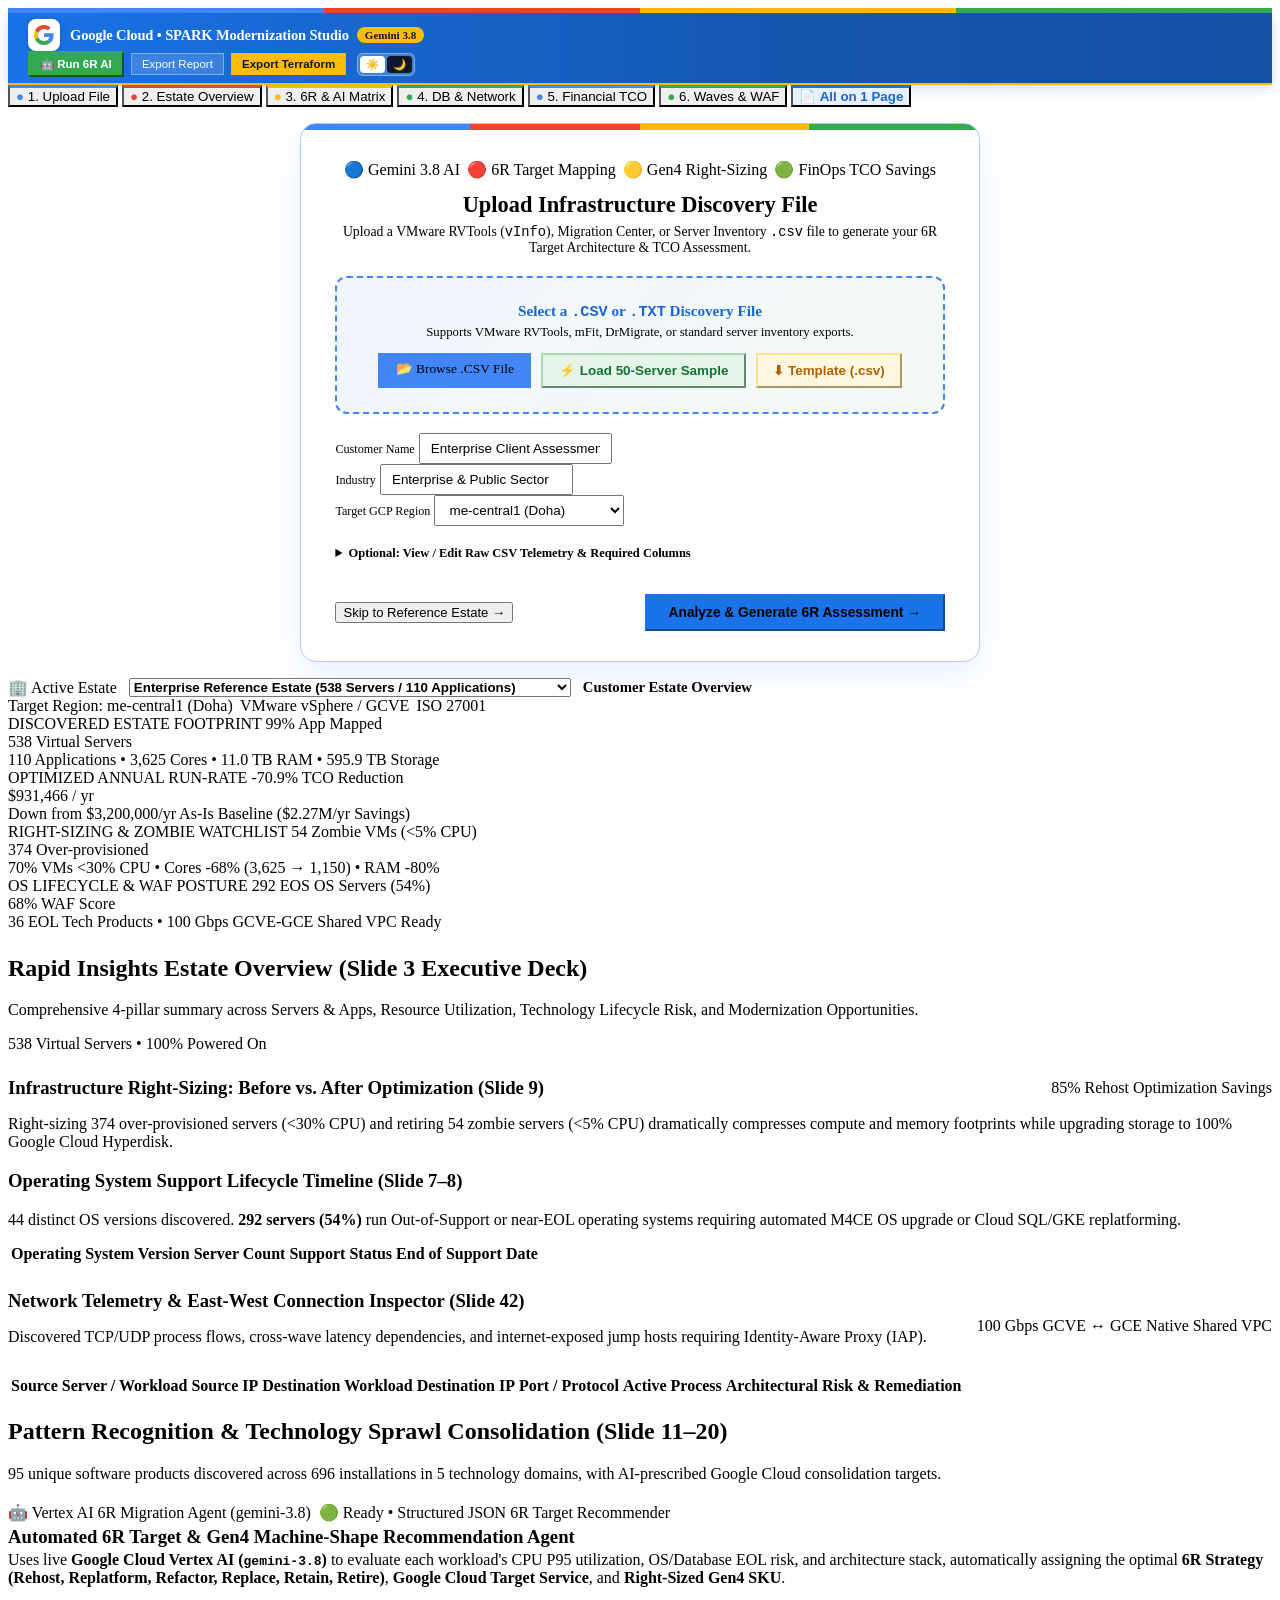
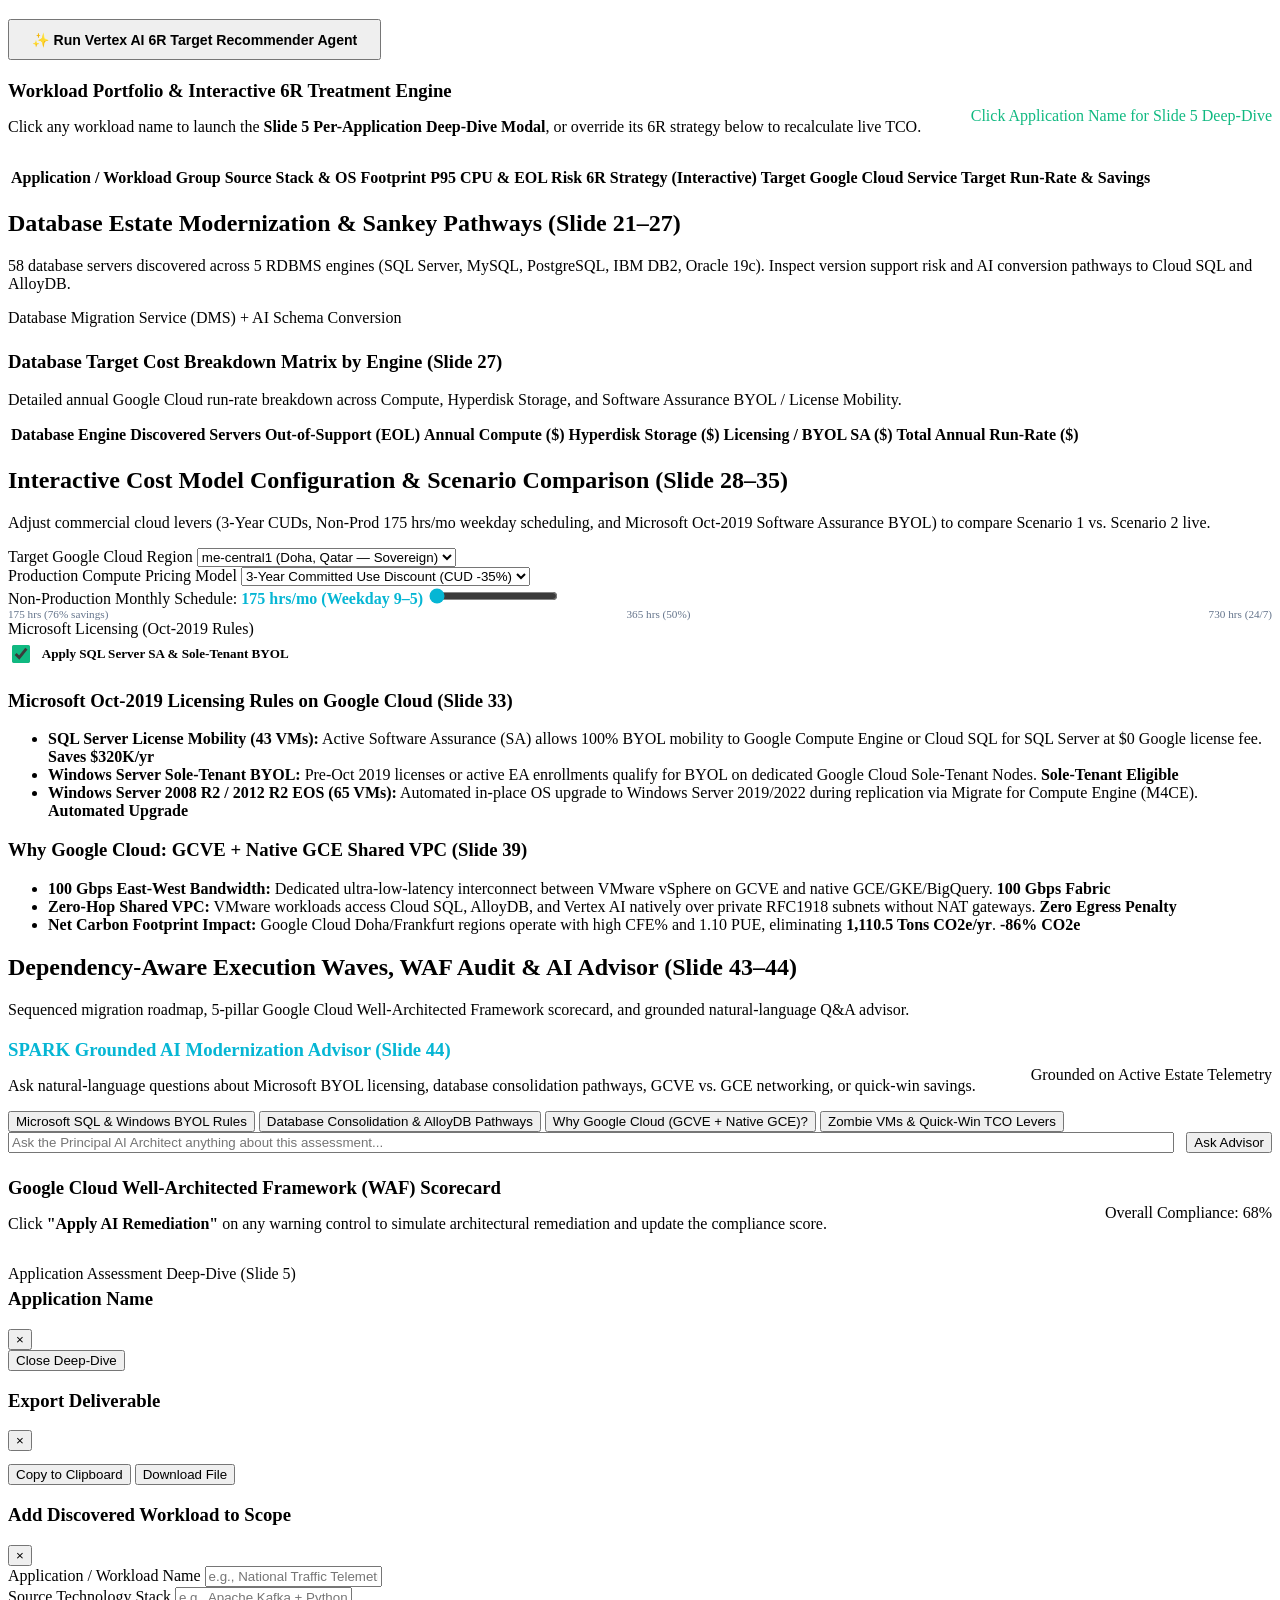
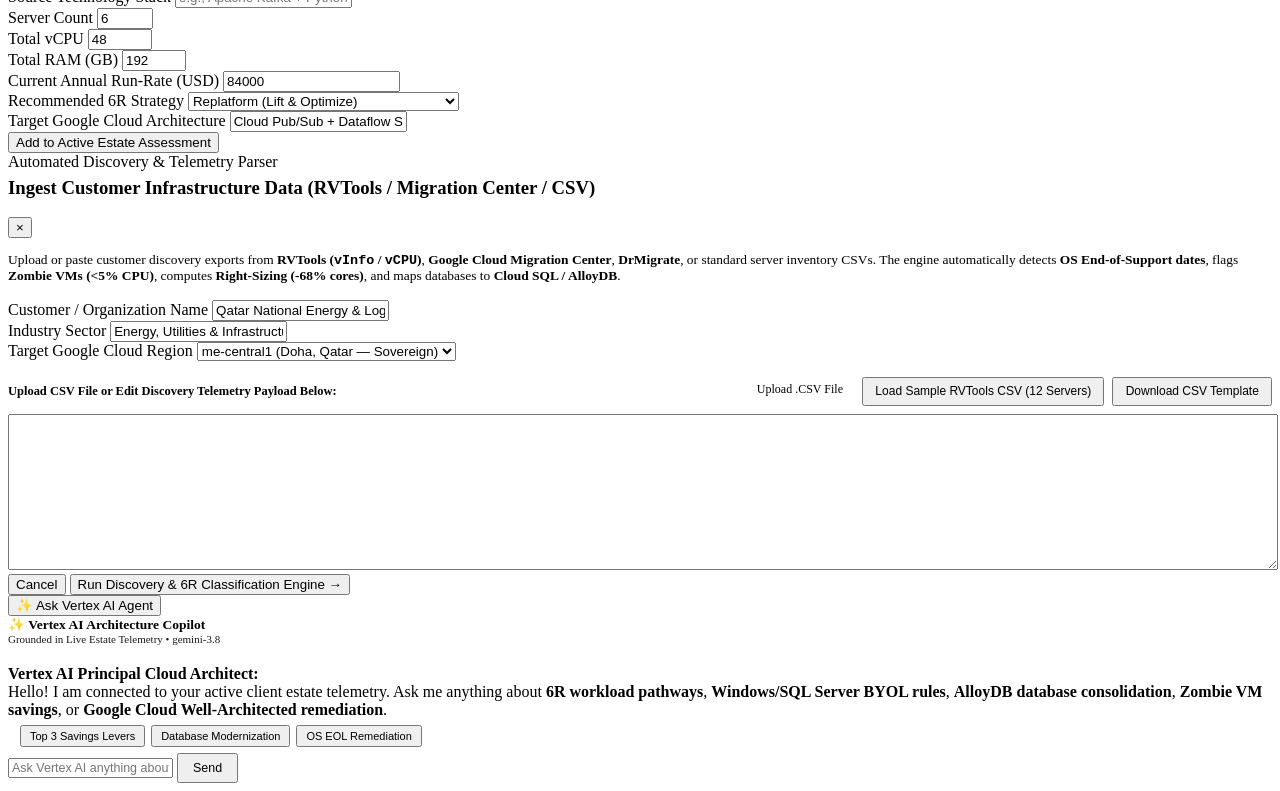
==== commit d5dcb3a4: "feat(ui): remove top white banner and apply unified Google 4-color templates across Waves, WAF, and " ====
--- a/app/static/index.html
+++ b/app/static/index.html
@@ -13,70 +13,66 @@
   <!-- Google 4-Color Top Brand Ribbon -->
   <div style="height:5px; width:100%; background:linear-gradient(90deg, #4285F4 0% 25%, #EA4335 25% 50%, #FBBC05 50% 75%, #34A853 75% 100%); position:sticky; top:0; z-index:1001;"></div>
 
-  <!-- Sticky Executive Top Navigation -->
-  <header class="app-header" style="border-bottom: 1px solid #d2e3fc; background: linear-gradient(90deg, rgba(66,133,244,0.08) 0%, rgba(234,67,53,0.05) 35%, rgba(251,188,5,0.06) 70%, rgba(52,168,83,0.08) 100%);">
-    <div class="brand-cluster">
-      <div class="brand-logo" aria-hidden="true" style="background:#ffffff; border:1px solid #d2e3fc; box-shadow:0 2px 6px rgba(66,133,244,0.15);">
-        <svg width="24" height="24" viewBox="0 0 48 48">
+  <!-- Compact Google Blue Executive Toolbar (No Big White Banner) -->
+  <header class="app-header" style="background:linear-gradient(90deg, #1a73e8 0%, #1557b0 60%, #174ea6 100%); border-bottom:2px solid #fbba05; padding:6px 20px; min-height:48px; color:#ffffff; box-shadow:0 3px 12px rgba(26,115,232,0.22);">
+    <div class="brand-cluster" style="display:flex; align-items:center; gap:10px;">
+      <div class="brand-logo" aria-hidden="true" style="width:32px; height:32px; border-radius:8px; background:#ffffff; display:flex; align-items:center; justify-content:center; box-shadow:0 2px 6px rgba(0,0,0,0.18); flex-shrink:0;">
+        <svg width="20" height="20" viewBox="0 0 48 48">
           <path fill="#EA4335" d="M24 9.5c3.54 0 6.71 1.22 9.21 3.6l6.85-6.85C35.9 2.38 30.47 0 24 0 14.62 0 6.51 5.38 2.56 13.22l7.98 6.19C12.43 13.72 17.74 9.5 24 9.5z"/>
           <path fill="#4285F4" d="M46.98 24.55c0-1.57-.15-3.09-.38-4.55H24v9.02h12.94c-.58 2.96-2.26 5.48-4.78 7.18l7.73 6c4.51-4.18 7.09-10.36 7.09-17.65z"/>
           <path fill="#FBBC05" d="M10.53 28.59c-.48-1.45-.76-2.99-.76-4.59s.27-3.14.76-4.59l-7.98-6.19C.92 16.46 0 20.12 0 24c0 3.88.92 7.54 2.56 10.78l7.97-6.19z"/>
           <path fill="#34A853" d="M24 48c6.48 0 11.93-2.13 15.89-5.81l-7.73-6c-2.15 1.45-4.92 2.3-8.16 2.3-6.26 0-11.57-4.22-13.47-9.91l-7.98 6.19C6.51 42.62 14.62 48 24 48z"/>
         </svg>
       </div>
-      <div>
-        <div class="brand-title" style="display:flex; align-items:center; gap:6px;">
-          <span><b style="color:#4285F4">G</b><b style="color:#EA4335">o</b><b style="color:#FBBC05">o</b><b style="color:#4285F4">g</b><b style="color:#34A853">l</b><b style="color:#EA4335">e</b> Cloud</span>
-          <span style="color:var(--text-primary); font-weight:700;">&bull; SPARK Modernization Studio</span>
-          <span class="badge-pill" style="background:#e8f0fe; color:#1967d2; border:1px solid #aecbfa;">Gemini 3.8</span>
-        </div>
-        <div class="brand-subtitle">Automated Discovery, 6R Target Architecture &amp; Financial TCO Modeling</div>
+      <div style="display:flex; align-items:center; gap:8px; flex-wrap:wrap;">
+        <span style="font-size:14.5px; font-weight:700; color:#ffffff; letter-spacing:-0.01em;">Google Cloud &bull; SPARK Modernization Studio</span>
+        <span style="background:#FBBC05; color:#0f172a; font-size:11px; font-weight:700; padding:2px 8px; border-radius:999px;">Gemini 3.8</span>
       </div>
     </div>
 
     <div class="header-controls" style="display:flex; align-items:center; gap:0.45rem;">
-      <button id="btn-header-ai-6r" class="btn btn-primary" style="background:linear-gradient(135deg, #4285F4, #1a73e8); border-color:#1a73e8; font-size:12px; padding:5px 11px; box-shadow:0 2px 6px rgba(66,133,244,0.25);" title="Run Vertex AI 6R Target Recommender Agent">
+      <button id="btn-header-ai-6r" class="btn" style="background:#34A853; border-color:#34A853; color:#ffffff; font-size:11.5px; padding:4px 10px; font-weight:700;" title="Run Vertex AI 6R Target Recommender Agent">
         &#129302; Run 6R AI
       </button>
-      <button id="btn-export-md" class="btn btn-secondary" style="font-size:12px; padding:5px 10px; border-color:#a8dab5; background:#e6f4ea; color:#137333;" title="Export Markdown Assessment Report">
+      <button id="btn-export-md" class="btn" style="font-size:11.5px; padding:4px 10px; background:rgba(255,255,255,0.15); color:#ffffff; border:1px solid rgba(255,255,255,0.35);" title="Export Markdown Assessment Report">
         Export Report
       </button>
-      <button id="btn-export-tf" class="btn btn-secondary" style="font-size:12px; padding:5px 10px; border-color:#fde293; background:#fef7e0; color:#b06000;" title="Export Google Cloud Foundation Fabric Terraform">
+      <button id="btn-export-tf" class="btn" style="font-size:11.5px; padding:4px 10px; background:#FBBC05; color:#0f172a; border:1px solid #FBBC05; font-weight:700;" title="Export Google Cloud Foundation Fabric Terraform">
         Export Terraform
       </button>
       <button id="btn-ingest-data" style="display:none;" aria-hidden="true"></button>
       <button id="btn-add-workload" style="display:none;" aria-hidden="true"></button>
 
-      <!-- Compact Background Toggle moved to the far Top Right -->
-      <div class="bg-customizer-group" style="display:inline-flex; align-items:center; gap:2px; padding:2px; background:var(--bg-elevated); border:1px solid var(--border-subtle); border-radius:6px; margin-left:4px;" title="Switch Theme (White / Black)">
-        <button type="button" class="bg-swatch-btn active" data-bgcolor="#ffffff" style="width:auto; height:auto; border-radius:4px; padding:2px 6px; font-size:10.5px; font-weight:600; background:#ffffff; color:#0f172a; border:1px solid #cbd5e1; cursor:pointer;" title="Light Google Theme">&#9728;&#65039;</button>
-        <button type="button" class="bg-swatch-btn" data-bgcolor="#000000" style="width:auto; height:auto; border-radius:4px; padding:2px 6px; font-size:10.5px; font-weight:600; background:#000000; color:#f8fafc; border:1px solid #334155; cursor:pointer;" title="Dark Theme">&#127769;</button>
+      <!-- Compact Background Toggle at Far Top Right -->
+      <div class="bg-customizer-group" style="display:inline-flex; align-items:center; gap:2px; padding:2px; background:rgba(255,255,255,0.18); border:1px solid rgba(255,255,255,0.35); border-radius:6px; margin-left:4px;" title="Switch Theme (Light / Dark)">
+        <button type="button" class="bg-swatch-btn active" data-bgcolor="#ffffff" style="width:auto; height:auto; border-radius:4px; padding:2px 6px; font-size:10.5px; font-weight:600; background:#ffffff; color:#0f172a; border:none; cursor:pointer;" title="Google Color Light Theme">&#9728;&#65039;</button>
+        <button type="button" class="bg-swatch-btn" data-bgcolor="#000000" style="width:auto; height:auto; border-radius:4px; padding:2px 6px; font-size:10.5px; font-weight:600; background:#0f172a; color:#f8fafc; border:none; cursor:pointer;" title="Dark Theme">&#127769;</button>
       </div>
     </div>
   </header>
 
   <main class="main-container" id="main-workspace-container">
     <!-- Single-Row Google Color-Coded Navigation Bar: All 6 Tabs + Single-Page View Toggle -->
-    <nav class="studio-tabs" role="tablist" style="display:grid; grid-template-columns:repeat(7, minmax(0, 1fr)); gap:6px; overflow:visible; background:#ffffff; padding:6px 8px; border-radius:10px; border:1px solid #d2e3fc; box-shadow:0 2px 8px rgba(66,133,244,0.08);">
-      <button class="tab-btn active" data-tab="tab-upload" role="tab" aria-selected="true" style="border-top:3px solid #4285F4; border-radius:6px;">
+    <nav class="studio-tabs" role="tablist">
+      <button class="tab-btn active" data-tab="tab-upload" role="tab" aria-selected="true" style="border-top:3px solid #4285F4;">
         <span style="color:#4285F4;">&#9679;</span> 1. Upload File
       </button>
-      <button class="tab-btn" data-tab="tab-overview" role="tab" aria-selected="false" style="border-top:3px solid #EA4335; border-radius:6px;">
+      <button class="tab-btn" data-tab="tab-overview" role="tab" aria-selected="false" style="border-top:3px solid #EA4335;">
         <span style="color:#EA4335;">&#9679;</span> 2. Estate Overview
       </button>
-      <button class="tab-btn" data-tab="tab-domains" role="tab" aria-selected="false" style="border-top:3px solid #FBBC05; border-radius:6px;">
+      <button class="tab-btn" data-tab="tab-domains" role="tab" aria-selected="false" style="border-top:3px solid #FBBC05;">
         <span style="color:#FBBC05;">&#9679;</span> 3. 6R &amp; AI Matrix
       </button>
-      <button class="tab-btn" data-tab="tab-databases" role="tab" aria-selected="false" style="border-top:3px solid #34A853; border-radius:6px;">
+      <button class="tab-btn" data-tab="tab-databases" role="tab" aria-selected="false" style="border-top:3px solid #34A853;">
         <span style="color:#34A853;">&#9679;</span> 4. DB &amp; Network
       </button>
-      <button class="tab-btn" data-tab="tab-scenarios" role="tab" aria-selected="false" style="border-top:3px solid #4285F4; border-radius:6px;">
+      <button class="tab-btn" data-tab="tab-scenarios" role="tab" aria-selected="false" style="border-top:3px solid #4285F4;">
         <span style="color:#4285F4;">&#9679;</span> 5. Financial TCO
       </button>
-      <button class="tab-btn" data-tab="tab-waves-waf" role="tab" aria-selected="false" style="border-top:3px solid #34A853; border-radius:6px;">
+      <button class="tab-btn" data-tab="tab-waves-waf" role="tab" aria-selected="false" style="border-top:3px solid #34A853;">
         <span style="color:#34A853;">&#9679;</span> 6. Waves &amp; WAF
       </button>
-      <button type="button" id="btn-toggle-single-page" class="tab-btn" style="background:#e8f0fe; color:#1967d2; border-top:3px solid #1a73e8; border-radius:6px; font-weight:700;" title="Show all tabs stacked on a single scrollable page">
+      <button type="button" id="btn-toggle-single-page" class="tab-btn" style="background:#e8f0fe; color:#1967d2; border-top:3px solid #1a73e8; font-weight:700;" title="Show all tabs stacked on a single scrollable page">
         &#128196; All on 1 Page
       </button>
     </nav>
@@ -85,91 +81,91 @@
     <!-- TAB 1 (MAIN PAGE): Colorful Google-Branded Minimal File Upload Card     -->
     <!-- ======================================================================= -->
     <section id="tab-upload" class="tab-panel active" role="tabpanel">
-      <div style="max-width: 680px; margin: 1.5rem auto;">
-        <div class="card-panel" style="padding: 0; border: 1px solid #d2e3fc; border-radius: 16px; overflow: hidden; box-shadow: 0 12px 32px rgba(66,133,244,0.10);">
+      <div style="max-width: 680px; margin: 1rem auto;">
+        <div class="card-panel" style="padding: 0; border: 1px solid #aecbfa; border-radius: 16px; overflow: hidden; box-shadow: 0 12px 32px rgba(66,133,244,0.12);">
           <!-- 4-Color Google Card Header Stripe -->
           <div style="height: 6px; background: linear-gradient(90deg, #4285F4 0% 25%, #EA4335 25% 50%, #FBBC05 50% 75%, #34A853 75% 100%);"></div>
 
-          <div style="padding: 2rem 2.25rem;">
-            <div style="text-align: center; margin-bottom: 1.35rem;">
+          <div style="padding: 1.85rem 2.15rem;">
+            <div style="text-align: center; margin-bottom: 1.25rem;">
               <!-- 4-Color Google Feature Pills -->
               <div style="display:flex; justify-content:center; gap:0.45rem; flex-wrap:wrap; margin-bottom:0.85rem;">
-                <span style="background:#e8f0fe; color:#1967d2; border:1px solid #aecbfa; font-size:0.72rem; font-weight:700; padding:3px 10px; border-radius:999px;">&#128309; Gemini 3.8 AI</span>
-                <span style="background:#fce8e6; color:#c5221f; border:1px solid #f6aea9; font-size:0.72rem; font-weight:700; padding:3px 10px; border-radius:999px;">&#128308; 6R Target Mapping</span>
-                <span style="background:#fef7e0; color:#b06000; border:1px solid #fde293; font-size:0.72rem; font-weight:700; padding:3px 10px; border-radius:999px;">&#128993; Gen4 Right-Sizing</span>
-                <span style="background:#e6f4ea; color:#137333; border:1px solid #a8dab5; font-size:0.72rem; font-weight:700; padding:3px 10px; border-radius:999px;">&#128994; FinOps TCO Savings</span>
+                <span class="badge-6r badge-blue">&#128309; Gemini 3.8 AI</span>
+                <span class="badge-6r badge-rose">&#128308; 6R Target Mapping</span>
+                <span class="badge-6r badge-amber">&#128993; Gen4 Right-Sizing</span>
+                <span class="badge-6r badge-emerald">&#128994; FinOps TCO Savings</span>
               </div>
 
-              <h1 style="font-size: 1.45rem; font-weight: 700; color: var(--text-primary); margin: 0 0 0.4rem 0;">
+              <h1 style="font-size: 1.4rem; font-weight: 700; color: var(--text-primary); margin: 0 0 0.35rem 0;">
                 Upload Infrastructure Discovery File
               </h1>
-              <p style="font-size: 0.88rem; color: var(--text-secondary); margin: 0;">
+              <p style="font-size: 0.86rem; color: var(--text-secondary); margin: 0;">
                 Upload a VMware RVTools (<code>vInfo</code>), Migration Center, or Server Inventory <code>.csv</code> file to generate your 6R Target Architecture &amp; TCO Assessment.
               </p>
             </div>
 
             <!-- Tinted Google Blue/Green Dropzone -->
-            <div id="page1-dropzone" style="border: 2px dashed #4285F4; border-radius: 12px; padding: 1.65rem 1.25rem; text-align: center; background: linear-gradient(135deg, rgba(66,133,244,0.07) 0%, rgba(52,168,83,0.05) 100%); margin-bottom: 1.25rem; cursor: pointer;">
-              <div style="font-size: 0.96rem; font-weight: 700; color: #1967d2; margin-bottom: 0.3rem;">
+            <div id="page1-dropzone" style="border: 2px dashed #4285F4; border-radius: 12px; padding: 1.5rem 1.25rem; text-align: center; background: linear-gradient(135deg, rgba(66,133,244,0.08) 0%, rgba(52,168,83,0.06) 100%); margin-bottom: 1.15rem; cursor: pointer;">
+              <div style="font-size: 0.95rem; font-weight: 700; color: #1967d2; margin-bottom: 0.25rem;">
                 Select a <code>.CSV</code> or <code>.TXT</code> Discovery File
               </div>
-              <div id="page1-file-status" style="font-size: 0.8rem; color: var(--text-secondary); margin-bottom: 0.9rem;">
+              <div id="page1-file-status" style="font-size: 0.8rem; color: var(--text-secondary); margin-bottom: 0.85rem;">
                 Supports VMware RVTools, mFit, DrMigrate, or standard server inventory exports.
               </div>
               <div style="display:flex; justify-content:center; gap:0.6rem; flex-wrap:wrap;">
-                <label class="btn btn-primary" style="cursor: pointer; background:#4285F4; border-color:#4285F4; padding: 0.52rem 1.15rem; font-size: 0.84rem; box-shadow:0 2px 6px rgba(66,133,244,0.25);">
+                <label class="btn btn-primary" style="cursor: pointer; background:#4285F4; border-color:#4285F4; padding: 0.5rem 1.1rem; font-size: 0.84rem;">
                   &#128194; Browse .CSV File
                   <input type="file" id="page1-file-input" accept=".csv,.txt" style="display: none;">
                 </label>
-                <button type="button" id="page1-btn-load-sample" class="btn btn-secondary" style="font-size: 0.84rem; padding: 0.52rem 1rem; background:#e6f4ea; color:#137333; border-color:#a8dab5; font-weight:600;">
+                <button type="button" id="page1-btn-load-sample" class="btn" style="font-size: 0.84rem; padding: 0.5rem 1rem; background:#e6f4ea; color:#137333; border-color:#a8dab5; font-weight:600;">
                   &#9889; Load 50-Server Sample
                 </button>
-                <button type="button" id="page1-btn-download-template" class="btn btn-secondary" style="font-size: 0.84rem; padding: 0.52rem 0.95rem; background:#fef7e0; color:#b06000; border-color:#fde293; font-weight:600;">
+                <button type="button" id="page1-btn-download-template" class="btn" style="font-size: 0.84rem; padding: 0.5rem 0.95rem; background:#fef7e0; color:#b06000; border-color:#fde293; font-weight:600;">
                   &#11015; Template (.csv)
                 </button>
               </div>
             </div>
 
-          <!-- Compact 3-Column Assessment Scope -->
-          <div class="form-row" style="margin-bottom: 1rem; gap: 0.75rem;">
-            <div class="form-field">
-              <label for="page1-client-name" style="font-size:0.76rem;">Customer Name</label>
-              <input type="text" id="page1-client-name" value="Enterprise Client Assessment" class="form-input" style="padding:6px 10px; font-size:0.84rem;">
+            <!-- Compact 3-Column Assessment Scope -->
+            <div class="form-row" style="margin-bottom: 0.95rem; gap: 0.75rem;">
+              <div class="form-field">
+                <label for="page1-client-name" style="font-size:0.76rem;">Customer Name</label>
+                <input type="text" id="page1-client-name" value="Enterprise Client Assessment" class="form-input" style="padding:6px 10px; font-size:0.84rem;">
+              </div>
+              <div class="form-field">
+                <label for="page1-industry" style="font-size:0.76rem;">Industry</label>
+                <input type="text" id="page1-industry" value="Enterprise &amp; Public Sector" class="form-input" style="padding:6px 10px; font-size:0.84rem;">
+              </div>
+              <div class="form-field">
+                <label for="page1-region" style="font-size:0.76rem;">Target GCP Region</label>
+                <select id="page1-region" class="select-input" style="padding:6px 10px; font-size:0.84rem;">
+                  <option value="me-central1 (Doha, Qatar)" selected>me-central1 (Doha)</option>
+                  <option value="europe-west1 (Belgium)">europe-west1 (Belgium)</option>
+                  <option value="europe-west3 (Frankfurt, Germany)">europe-west3 (Frankfurt)</option>
+                  <option value="europe-west2 (London, UK)">europe-west2 (London)</option>
+                  <option value="us-central1 (Iowa, USA)">us-central1 (Iowa)</option>
+                </select>
+              </div>
             </div>
-            <div class="form-field">
-              <label for="page1-industry" style="font-size:0.76rem;">Industry</label>
-              <input type="text" id="page1-industry" value="Enterprise &amp; Public Sector" class="form-input" style="padding:6px 10px; font-size:0.84rem;">
-            </div>
-            <div class="form-field">
-              <label for="page1-region" style="font-size:0.76rem;">Target GCP Region</label>
-              <select id="page1-region" class="select-input" style="padding:6px 10px; font-size:0.84rem;">
-                <option value="me-central1 (Doha, Qatar)" selected>me-central1 (Doha)</option>
-                <option value="europe-west1 (Belgium)">europe-west1 (Belgium)</option>
-                <option value="europe-west3 (Frankfurt, Germany)">europe-west3 (Frankfurt)</option>
-                <option value="europe-west2 (London, UK)">europe-west2 (London)</option>
-                <option value="us-central1 (Iowa, USA)">us-central1 (Iowa)</option>
-              </select>
-            </div>
-          </div>
-
-          <!-- Optional Collapsible Preview so main page stays ultra-minimal -->
-          <details style="margin-bottom: 1.25rem; font-size: 0.78rem; color: var(--text-secondary);">
-            <summary style="cursor: pointer; font-weight: 600; padding: 0.3rem 0;">
-              Optional: View / Edit Raw CSV Telemetry &amp; Required Columns
-            </summary>
-            <div style="margin-top: 0.5rem;">
-              <div style="font-size: 0.74rem; color: var(--text-muted); margin-bottom: 0.35rem;">
-                Columns: <code>VM_Name, Application, OS_Version, vCPU, Memory_GB, Storage_TB, CPU_P95_Pct, Environment, Database_Engine, Software_Stack, Annual_Cost_USD</code>
+
+            <!-- Optional Collapsible Preview -->
+            <details style="margin-bottom: 1.15rem; font-size: 0.78rem; color: var(--text-secondary);">
+              <summary style="cursor: pointer; font-weight: 600; padding: 0.3rem 0;">
+                Optional: View / Edit Raw CSV Telemetry &amp; Required Columns
+              </summary>
+              <div style="margin-top: 0.5rem;">
+                <div style="font-size: 0.74rem; color: var(--text-muted); margin-bottom: 0.35rem;">
+                  Columns: <code>VM_Name, Application, OS_Version, vCPU, Memory_GB, Storage_TB, CPU_P95_Pct, Environment, Database_Engine, Software_Stack, Annual_Cost_USD</code>
+                </div>
+                <textarea id="page1-csv-text" rows="5" class="code-preview" style="width:100%; font-family:var(--font-mono); font-size:0.74rem; resize:vertical;"></textarea>
               </div>
-              <textarea id="page1-csv-text" rows="5" class="code-preview" style="width:100%; font-family:var(--font-mono); font-size:0.74rem; resize:vertical;"></textarea>
-            </div>
-          </details>
-
-            <div style="display: flex; justify-content: space-between; align-items: center; gap: 0.75rem; padding-top: 0.5rem; border-top: 1px solid var(--border-subtle);">
+            </details>
+
+            <div style="display: flex; justify-content: space-between; align-items: center; gap: 0.75rem; padding-top: 0.65rem; border-top: 1px solid var(--border-subtle);">
               <button type="button" id="page1-btn-skip-to-tab2" class="btn btn-secondary" style="font-size: 0.82rem;">
                 Skip to Reference Estate &rarr;
               </button>
-              <button type="button" id="page1-btn-submit-upload" class="btn btn-primary" style="background:#1a73e8; border-color:#1a73e8; padding: 0.6rem 1.4rem; font-size: 0.88rem; font-weight: 600;">
+              <button type="button" id="page1-btn-submit-upload" class="btn btn-primary" style="background:#1a73e8; border-color:#1a73e8; padding: 0.55rem 1.35rem; font-size: 0.86rem; font-weight: 600;">
                 Analyze &amp; Generate 6R Assessment &rarr;
               </button>
             </div>
@@ -179,36 +175,27 @@
     </section>
 
     <!-- ======================================================================= -->
-    <!-- TAB 2: Customer Name Banner, KPIs & Estate Overview (Slide 3 & 7-9)     -->
+    <!-- TAB 2: Estate Overview (Google 4-Color Template, No Big White Banner)   -->
     <!-- ======================================================================= -->
     <section id="tab-overview" class="tab-panel" role="tabpanel">
-      <!-- Relocated Customer Selector & Customer Name Banner (Moved from Page 1 to Tab 2) -->
-      <div class="card-panel" style="margin-bottom: 1rem; padding: 0.85rem 1.25rem; display: flex; justify-content: space-between; align-items: center; flex-wrap: wrap; gap: 0.75rem;">
-        <div class="selector-group" style="display: flex; align-items: center; gap: 0.65rem;">
-          <label for="estate-select" class="selector-label" style="font-weight: 700; color: var(--text-primary);">Active Customer Estate:</label>
-          <select id="estate-select" class="select-input">
+      <!-- Compact Google-Colored Customer Selector Strip (Replaces Big White Banner) -->
+      <div class="google-tab-banner">
+        <div style="display:flex; align-items:center; gap:0.75rem; flex-wrap:wrap;">
+          <span class="badge-6r badge-blue">&#127970; Active Estate</span>
+          <select id="estate-select" class="select-input" style="font-weight:700; min-width:310px;">
             <option value="enterprise-reference-estate">Enterprise Reference Estate (538 Servers / 110 Applications)</option>
             <option value="cymbal-retail-hybrid">Cymbal Global Retail &amp; E-Commerce (48 Servers / VMware + AWS)</option>
           </select>
-        </div>
-        <span class="meta-chip" style="color: var(--accent-blue);">Customer Profile &amp; Assessment Scope (Tab 2)</span>
-      </div>
-
-      <!-- Executive Customer Summary Banner (Now on Tab 2) -->
-      <section class="estate-banner" id="estate-banner" style="margin-bottom: 1.25rem;">
-        <div class="estate-banner-left">
-          <div style="display:flex; align-items:center; gap:0.65rem;">
-            <h1 id="estate-name" class="estate-title">Customer Estate Overview</h1>
-            <span id="estate-date" class="meta-chip" style="color:#06b6d4; border-color:rgba(6,182,212,0.3);">Prepared: August 05, 2026</span>
-          </div>
-          <p id="estate-desc" class="estate-description">Loading Rapid Insights telemetry...</p>
-        </div>
-        <div class="estate-meta-tags">
-          <span class="meta-chip" id="estate-env">Environment: VMware vSphere / GCVE Hybrid</span>
-          <span class="meta-chip" id="estate-region">Target Region: me-central1 (Doha)</span>
-          <span class="meta-chip" id="estate-compliance">Compliance: Qatar NIA, ISO 27001</span>
-        </div>
-      </section>
+          <span id="estate-name" style="font-weight:700; color:var(--text-primary); font-size:0.92rem;">Customer Estate Overview</span>
+        </div>
+        <div style="display:flex; align-items:center; gap:0.45rem; flex-wrap:wrap;">
+          <span class="badge-6r badge-emerald" id="estate-region">Target Region: me-central1 (Doha)</span>
+          <span class="badge-6r badge-amber" id="estate-env">VMware vSphere / GCVE</span>
+          <span class="badge-6r badge-rose" id="estate-compliance">ISO 27001</span>
+          <span id="estate-date" style="display:none;"></span>
+          <span id="estate-desc" style="display:none;"></span>
+        </div>
+      </div>
 
       <!-- 4 Executive KPI Cards (Now on Tab 2) -->
       <section class="kpi-grid" aria-label="Executive Assessment Metrics" style="margin-bottom: 1.5rem;">
